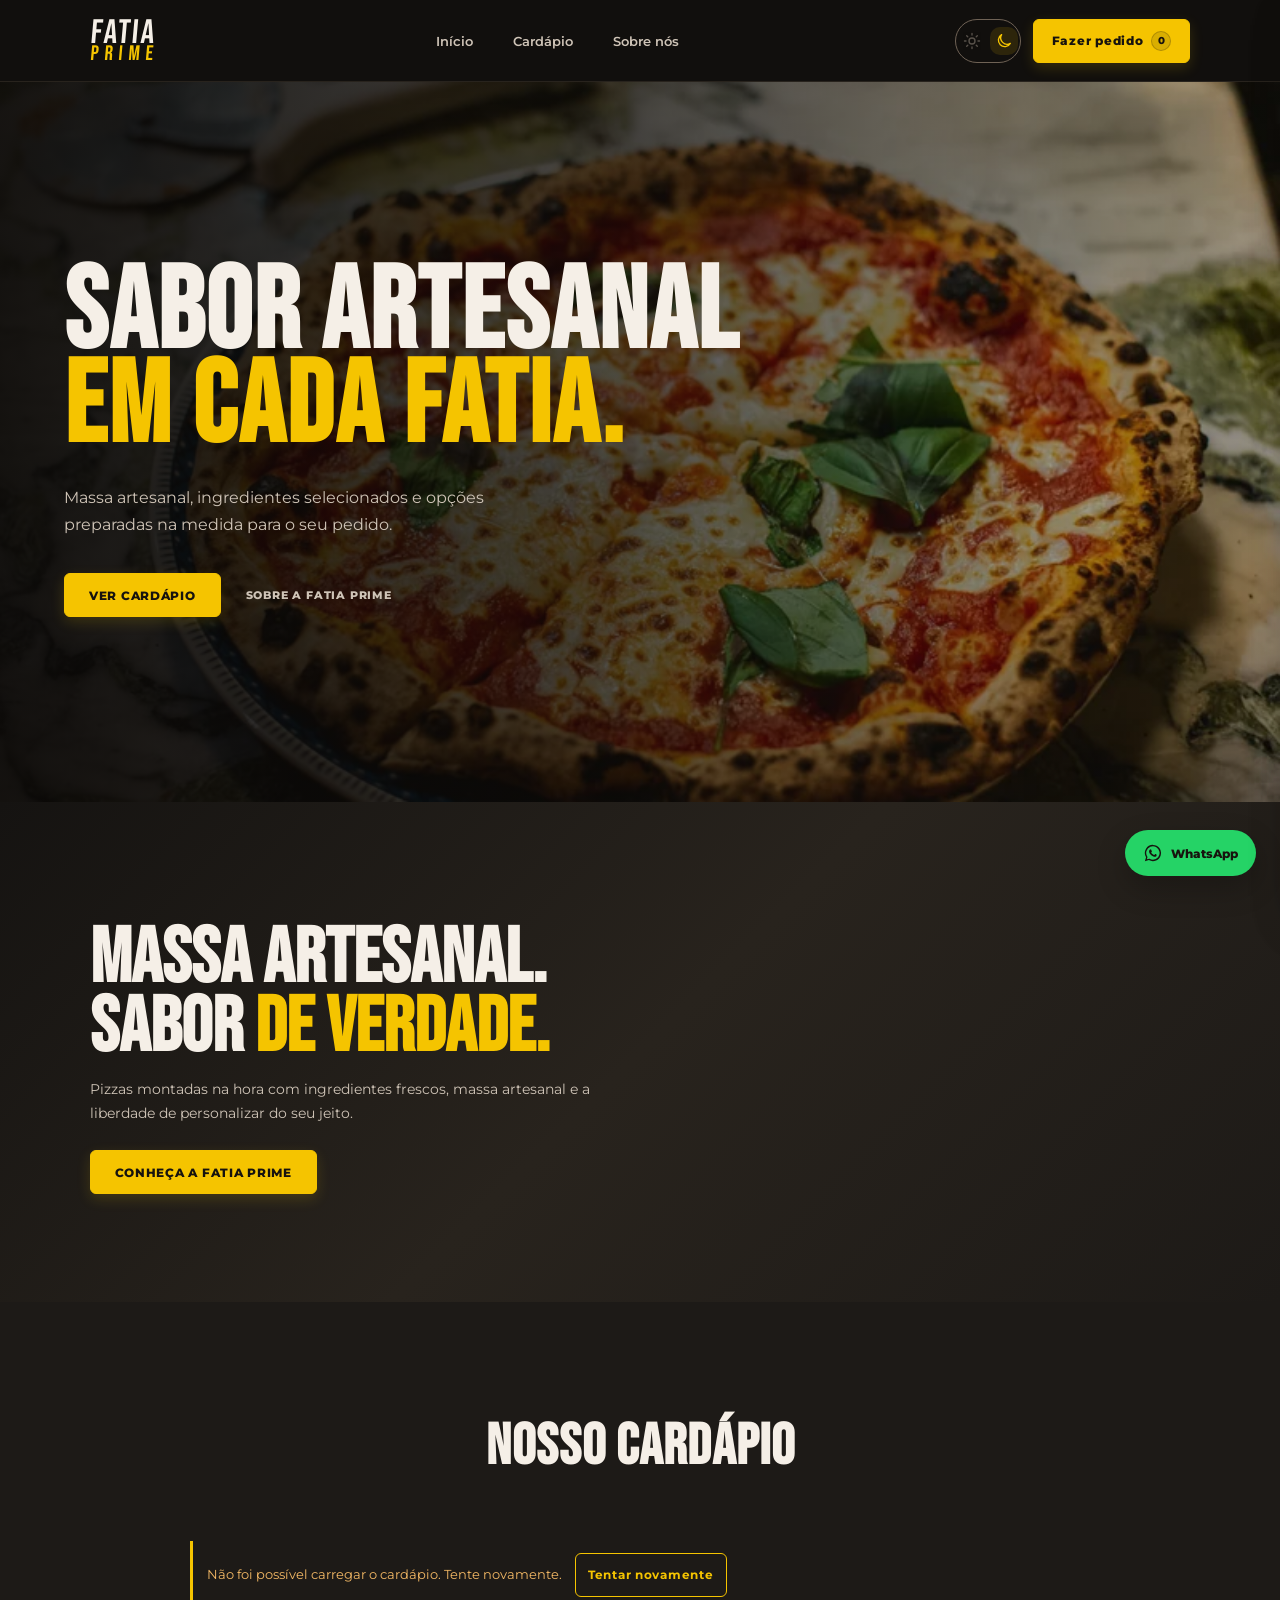
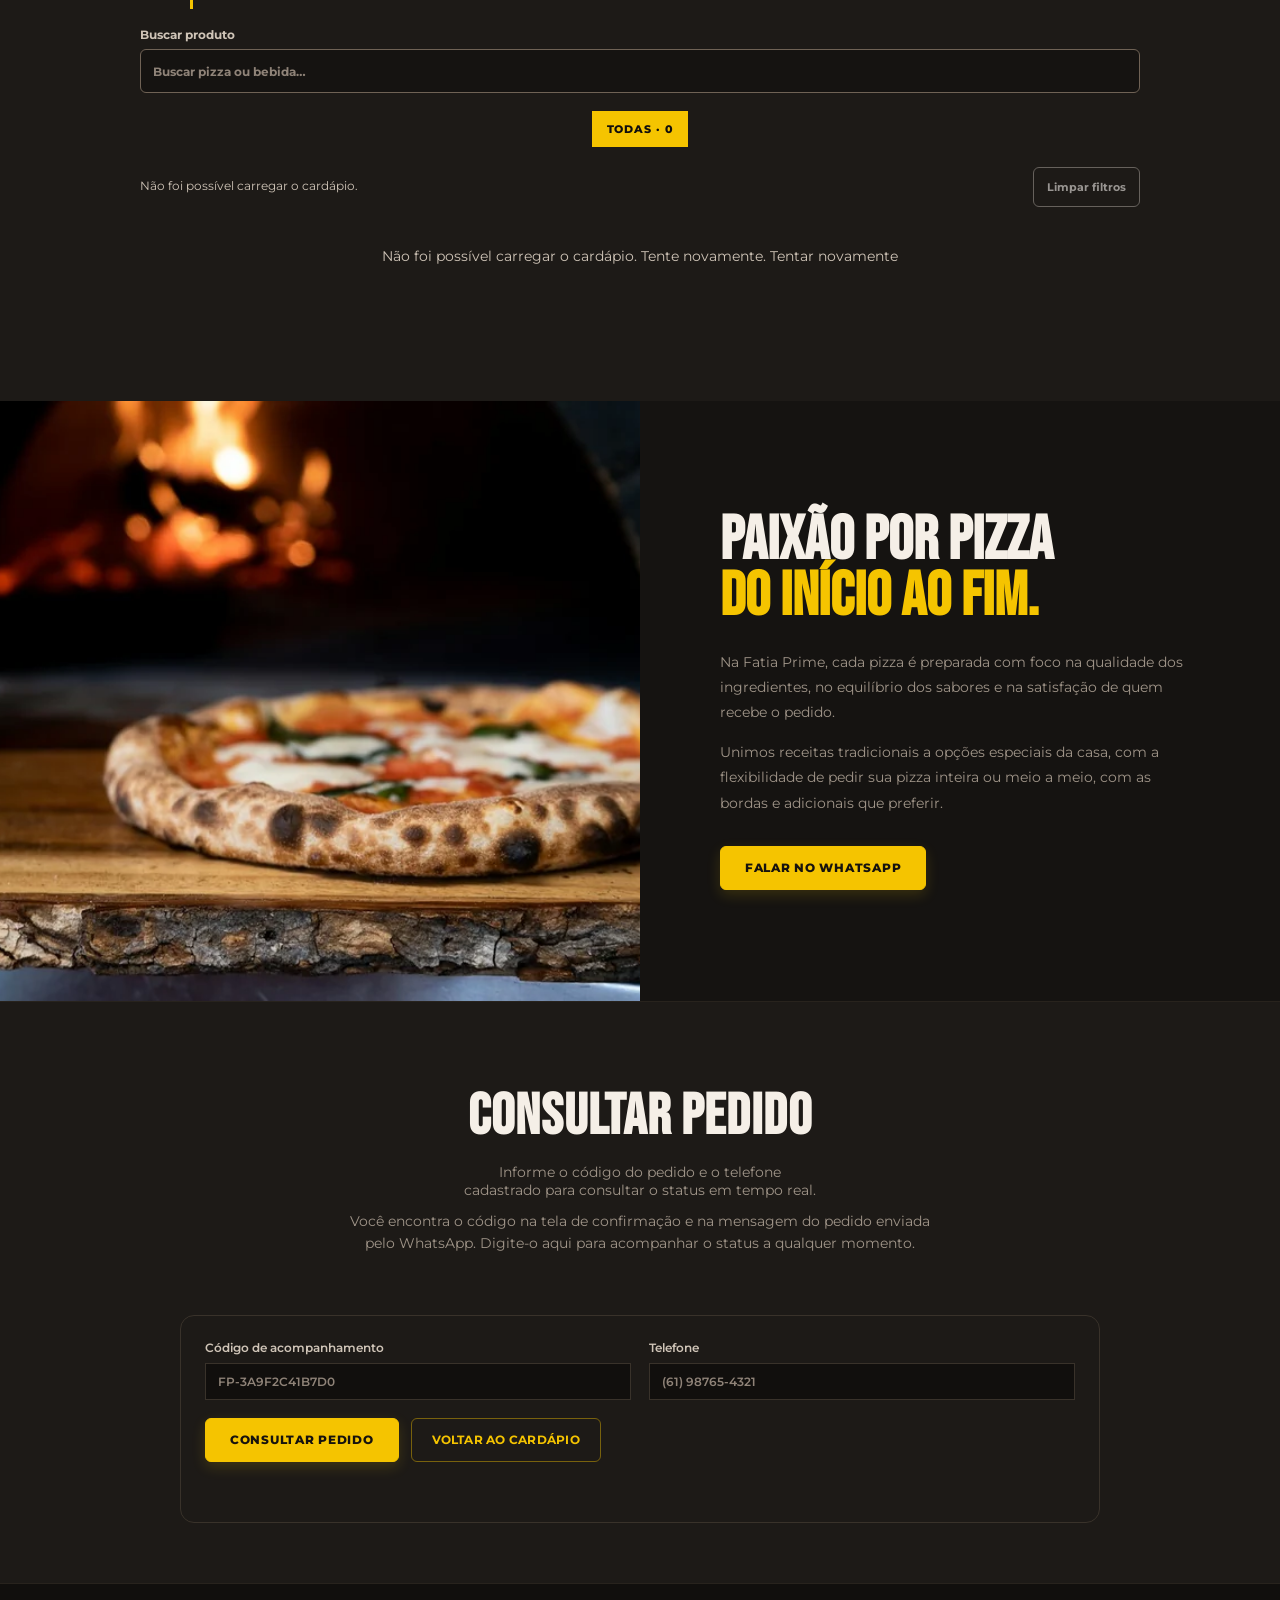
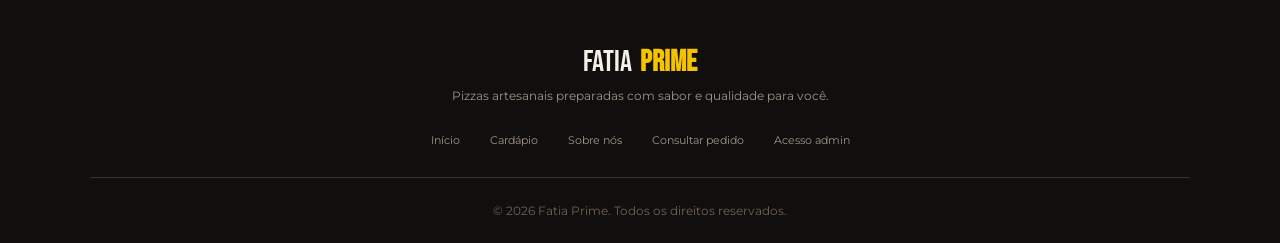
==== Fatia-Prime/src/main/resources/static/index.html @ 38b2ea16 "feat: modais proprios no lugar de confirm e alert Co-Authored-By: Claude Code <noreply@anthropic.com" ====
<!DOCTYPE html>
<html lang="pt-BR">
<head>
    <meta charset="UTF-8">
    <meta name="viewport" content="width=device-width, initial-scale=1.0, viewport-fit=cover">

    <title>Fatia Prime | Pizzaria artesanal</title>
    <meta name="description" content="Peça pizzas artesanais da Fatia Prime, preparadas com ingredientes selecionados. Confira o cardápio e faça seu pedido online.">
    <meta name="theme-color" content="#151311">
    <script>
        try {
            if (localStorage.getItem('fatia-prime-theme') === 'light') {
                document.documentElement.dataset.theme = 'light';
            }
        } catch (error) {
            // A preferência será aplicada pelo script principal quando o storage estiver indisponível.
        }
    </script>
    <link rel="canonical" href="https://fatia-prime.onrender.com/">
    <meta property="og:title" content="Fatia Prime | Pizzaria artesanal">
    <meta property="og:description" content="Pizzas artesanais preparadas com ingredientes selecionados. Confira o cardápio da Fatia Prime.">
    <meta property="og:type" content="website">
    <meta property="og:image" content="https://fatia-prime.onrender.com/assets/calabresa-prime.webp">
    <meta property="og:locale" content="pt_BR">
    <meta name="twitter:card" content="summary_large_image">
    <link rel="icon" type="image/svg+xml" href="/favicon.svg">

    <link rel="preconnect" href="https://fonts.googleapis.com">
    <link rel="preconnect" href="https://fonts.gstatic.com" crossorigin>
    <link href="https://fonts.googleapis.com/css2?family=Bebas+Neue&family=Montserrat:wght@400;500;600;700;800&display=swap" rel="stylesheet">

    <link rel="stylesheet" href="css/style.css?v=2026-10-31"> <!-- alterar a versão a cada deploy que muda estes arquivos -->
</head>

<body>

    <!-- HEADER -->
    <header class="header public-header">

        <div class="logo">
            <span class="logo-fatia">FATIA</span>
            <span class="logo-prime">PRIME</span>
        </div>

        <nav id="public-navigation" aria-hidden="false">
            <a href="#inicio">Início</a>
            <a href="#cardapio">Cardápio</a>
            <a href="#sobre">Sobre nós</a>
        </nav>

        <div class="public-header-actions">
            <button class="theme-toggle" type="button" data-theme-toggle aria-label="Ativar modo claro" aria-pressed="false" title="Ativar modo claro">
                <svg class="theme-toggle-icon theme-toggle-icon-sun" viewBox="0 0 24 24" aria-hidden="true" focusable="false">
                    <circle cx="12" cy="12" r="4"></circle>
                    <path d="M12 2v2M12 20v2M4.93 4.93l1.41 1.41M17.66 17.66l1.41 1.41M2 12h2M20 12h2M4.93 19.07l1.41-1.41M17.66 6.34l1.41-1.41"></path>
                </svg>
                <svg class="theme-toggle-icon theme-toggle-icon-moon" viewBox="0 0 24 24" aria-hidden="true" focusable="false">
                    <path d="M20.4 15.2A8.5 8.5 0 0 1 8.8 3.6 8.5 8.5 0 1 0 20.4 15.2Z"></path>
                </svg>
                <span class="theme-toggle-label visually-hidden">Ativar modo claro</span>
            </button>
            <button class="btn-pedido" type="button" data-open-cart>
                <span class="btn-pedido-label">Fazer pedido</span>
                <span class="cart-count" data-digits="1">0</span>
            </button>
        </div>

    </header>

    <header class="admin-header" aria-label="Navegação administrativa" hidden>
        <a class="admin-header-brand" href="#painel-pedidos">
            <span>FATIA</span><strong>PRIME</strong><small>ADMIN</small>
        </a>
        <nav class="admin-nav">
            <a href="#admin-resumo">Resumo</a>
            <a href="#painel-pedidos">Pedidos</a>
            <a href="#painel-vendas" data-admin-sales-link>Vendas</a>
            <a href="#gestao-cardapio">Cardápio</a>
        </nav>
        <div class="admin-header-actions">
            <button class="theme-toggle" type="button" data-theme-toggle aria-label="Ativar modo claro" aria-pressed="false" title="Ativar modo claro">
                <svg class="theme-toggle-icon theme-toggle-icon-sun" viewBox="0 0 24 24" aria-hidden="true" focusable="false">
                    <circle cx="12" cy="12" r="4"></circle>
                    <path d="M12 2v2M12 20v2M4.93 4.93l1.41 1.41M17.66 17.66l1.41 1.41M2 12h2M20 12h2M4.93 19.07l1.41-1.41M17.66 6.34l1.41-1.41"></path>
                </svg>
                <svg class="theme-toggle-icon theme-toggle-icon-moon" viewBox="0 0 24 24" aria-hidden="true" focusable="false">
                    <path d="M20.4 15.2A8.5 8.5 0 0 1 8.8 3.6 8.5 8.5 0 1 0 20.4 15.2Z"></path>
                </svg>
                <span class="theme-toggle-label visually-hidden">Ativar modo claro</span>
            </button>
            <button class="admin-logout" type="button" aria-label="Sair do painel">SAIR</button>
        </div>
    </header>


    <!-- HERO -->
    <main>

        <section class="hero section-reveal" id="inicio">

            <div class="hero-overlay"></div>

            <div class="hero-content">
                <h1>
                    SABOR ARTESANAL<br>
                    <span>EM CADA FATIA.</span>
                </h1>

                <p>
                    Massa artesanal, ingredientes selecionados
                    e opções preparadas na medida para o seu pedido.
                </p>

                <div class="hero-buttons">

                    <a href="#cardapio" class="btn-primary">
                        VER CARDÁPIO
                    </a>

                    <a href="#sobre" class="btn-secondary">
                        SOBRE A FATIA PRIME
                    </a>

                </div>

            </div>

        </section>


        <!-- DESTAQUES -->
        <section class="destaques section-reveal">

            <div class="section-title">
                <span>SELEÇÃO ESPECIAL</span>
                <h2>
                    PIZZAS MAIS PEDIDAS
                </h2>

                <p>
                    As combinações favoritas dos nossos clientes para pedir agora.
                </p>

            </div>


            <div class="pizza-grid">
                <!-- Products are rendered from the public API -->
            </div>

            <div class="center-button">

                <a href="#cardapio" class="btn-primary">
                    VER CARDÁPIO COMPLETO
                </a>

            </div>

        </section>


        <!-- BANNER -->
        <section class="banner section-reveal">

            <div class="banner-content">
                <h2>
                    MASSA ARTESANAL.<br>
                    SABOR <strong>DE VERDADE.</strong>
                </h2>

                <p>
                    Pizzas montadas na hora com ingredientes frescos,
                    massa artesanal e a liberdade de
                    personalizar do seu jeito.
                </p>

                <button class="btn-primary js-scroll-to-about" type="button">
                    CONHEÇA A FATIA PRIME
                </button>

            </div>

        </section>


        <!-- CARDÁPIO -->
        <section class="cardapio section-reveal" id="cardapio">

            <div class="section-title">
                <h2>
                    NOSSO CARDÁPIO
                </h2>

            </div>

            <p class="catalog-feedback" role="alert" hidden></p>

            <div class="catalog-controls" aria-label="Busca e filtros do cardápio">
                <label class="catalog-search-field" for="catalog-search">
                    Buscar produto
                    <input id="catalog-search" type="search" autocomplete="off" placeholder="Buscar pizza ou bebida…">
                </label>
            </div>

            <div class="menu-filters" role="group" aria-label="Filtrar por categoria"></div>
            <div class="catalog-results-row">
                <p class="catalog-results" role="status" aria-live="polite">Carregando cardápio...</p>
                <button class="catalog-clear-filters" type="button">Limpar filtros</button>
            </div>

            <div class="menu-list">
                <p class="catalog-empty" role="status">Carregando cardápio...</p>
            </div>

        </section>


        <!-- SOBRE -->
        <section class="sobre section-reveal" id="sobre">

            <div class="sobre-image">

                <img
                    src="assets/pizza-sobre.webp"
                    alt="Pizza artesanal"
                    loading="lazy"
                    width="800"
                    height="534">

            </div>

            <div class="sobre-content">
                <h2>
                    PAIXÃO POR PIZZA<br>
                    <strong>DO INÍCIO AO FIM.</strong>
                </h2>

                <p>
                    Na Fatia Prime, cada pizza é preparada com foco na
                    qualidade dos ingredientes, no equilíbrio dos sabores
                    e na satisfação de quem recebe o pedido.
                </p>

                <p>
                    Unimos receitas tradicionais a opções especiais da casa,
                    com a flexibilidade de pedir sua pizza inteira ou
                    meio a meio, com as bordas e adicionais que preferir.
                </p>

                <button class="btn-primary js-about-whatsapp" type="button">
                    FALAR NO WHATSAPP
                </button>

            </div>

        </section>

        <!-- ACESSO ADMINISTRATIVO -->
        <section class="admin-access" id="acesso-admin" hidden>

            <div class="admin-access-intro">
                <span>ÁREA RESTRITA</span>
                <h2>ACESSO <strong>ADMINISTRATIVO.</strong></h2>
                <p>
                    Acesso exclusivo para a equipe de gerenciamento de pedidos e cardápio da Fatia Prime.
                </p>
            </div>

            <div class="admin-login-panel">
                <div class="admin-login-heading">
                    <span class="admin-login-mark" aria-hidden="true">FP</span>
                    <div>
                        <h3>Entrar no painel</h3>
                        <p>Informe seu e-mail e senha cadastrados.</p>
                    </div>
                </div>

                <form id="admin-login-form" novalidate>
                    <label>
                        E-mail
                        <input name="adminEmail" type="email" autocomplete="username" placeholder="admin@fatiaprime.com" required>
                    </label>

                    <label>
                        Senha
                        <span class="admin-password-field">
                            <input name="adminPassword" type="password" autocomplete="current-password" placeholder="Digite sua senha" required>
                            <button class="admin-password-toggle" type="button" aria-label="Mostrar senha" aria-pressed="false">Mostrar</button>
                        </span>
                    </label>

                    <div class="admin-login-message" aria-live="polite"></div>
                    <button class="btn-primary admin-login-submit" type="submit">ENTRAR</button>
                </form>

                <p class="admin-login-note">
                    Acesso restrito a administradores autorizados.
                </p>

            </div>

            <a class="admin-back-link js-exit-admin" href="#cardapio">← Voltar ao cardápio</a>
        </section>

        <!-- PAINEL DE PEDIDOS -->
        <section class="admin-orders" id="painel-pedidos" hidden>
            <div class="admin-orders-heading">
                <div>
                    <h2>PAINEL DE <strong>PEDIDOS.</strong></h2>
                    <p>Acompanhe e gerencie os pedidos recebidos em tempo real.</p>
                </div>
                <a class="admin-back-link" href="#painel-pedidos">← Voltar ao painel</a>
            </div>

            <div class="admin-orders-panel">
                <div class="admin-orders-live-controls">
                    <span class="admin-orders-live-status" role="status" aria-live="polite">Atualização automática ativa</span>
                    <button class="btn-secondary admin-sound-toggle" type="button" aria-pressed="false">Ativar som de novos pedidos</button>
                </div>
                <div class="admin-summary" id="admin-resumo" aria-label="Resumo dos pedidos">
                    <div class="admin-summary-card">
                        <span>Total de pedidos</span>
                        <strong id="admin-summary-total">—</strong>
                    </div>
                    <div class="admin-summary-card is-received">
                        <span>Recebidos</span>
                        <strong id="admin-summary-received">—</strong>
                    </div>
                    <div class="admin-summary-card is-progress">
                        <span>Em andamento</span>
                        <strong id="admin-summary-progress">—</strong>
                    </div>
                    <div class="admin-summary-card is-finished">
                        <span>Concluídos</span>
                        <strong id="admin-summary-finished">—</strong>
                    </div>
                    <div class="admin-summary-card">
                        <span>Produtos ativos</span>
                        <strong id="admin-summary-products-active">—</strong>
                    </div>
                    <div class="admin-summary-card">
                        <span>Produtos cadastrados</span>
                        <strong id="admin-summary-products-total">—</strong>
                    </div>
                    <div class="admin-summary-card">
                        <span>Valor total dos pedidos</span>
                        <strong id="admin-summary-orders-value">—</strong>
                    </div>
                </div>
                <p class="admin-dashboard-message" aria-live="polite"></p>

                <div class="admin-orders-toolbar">
                    <label>
                        Pesquisar pedidos
                        <input id="admin-order-search" type="search" placeholder="Código, telefone ou nome" autocomplete="off">
                    </label>
                    <label>
                        Status
                        <select id="admin-order-status">
                            <option value="all">Todos os status</option>
                            <option value="Pedido recebido">Pedido recebido</option>
                            <option value="Pedido em andamento">Pedido em andamento</option>
                            <option value="Pedido concluído">Pedido concluído</option>
                        </select>
                    </label>
                </div>

                <div class="admin-orders-message" aria-live="polite"></div>
                <div class="admin-order-list" aria-live="polite"></div>
                <div class="admin-orders-empty" hidden>
                    <strong>Nenhum pedido encontrado</strong>
                    <span>Novos pedidos realizados no site aparecerão aqui.</span>
                </div>

                <div class="admin-order-details" hidden>
                    <div class="admin-order-details-header">
                        <div>
                            <span>DETALHES DO PEDIDO</span>
                            <h3 class="admin-order-details-code"></h3>
                        </div>
                        <button class="admin-order-details-close" type="button" aria-label="Fechar detalhes">×</button>
                    </div>
                    <div class="admin-order-details-status"></div>
                    <div class="admin-status-editor">
                        <label>
                            Alterar status
                            <select id="admin-order-status-editor">
                                <option value="Pedido recebido">Pedido recebido</option>
                                <option value="Pedido em andamento">Pedido em andamento</option>
                                <option value="Pedido concluído">Pedido concluído</option>
                            </select>
                        </label>
                        <button class="btn-primary admin-status-save" type="button">ATUALIZAR STATUS</button>
                        <div class="admin-status-message" aria-live="polite"></div>
                    </div>
                    <div class="admin-order-customer"></div>
                    <div class="admin-order-products">
                        <h4>Produtos</h4>
                        <ul class="admin-order-product-list"></ul>
                        <div class="admin-order-subtotal"><span>Subtotal</span><strong></strong></div>
                        <div class="admin-order-freight"><span>Entrega</span><strong></strong></div>
                        <div class="admin-order-total"><span>Total</span><strong></strong></div>
                    </div>
                </div>
            </div>
        </section>

        <!-- RELATÓRIO DE VENDAS -->
        <section class="admin-sales" id="painel-vendas" hidden>
            <div class="admin-orders-heading">
                <div>
                    <h2>RELATÓRIO DE <strong>VENDAS.</strong></h2>
                    <p>Consulte os resultados do período selecionado.</p>
                </div>
                <a class="admin-back-link" href="#painel-pedidos">← Voltar aos pedidos</a>
            </div>

            <div class="admin-sales-panel">
                <div class="sales-toolbar">
                    <div class="sales-presets" role="group" aria-label="Período do relatório">
                        <button class="sales-preset-btn" type="button" data-preset="today">Hoje</button>
                        <button class="sales-preset-btn is-active" type="button" data-preset="7">7 dias</button>
                        <button class="sales-preset-btn" type="button" data-preset="30">30 dias</button>
                        <button class="sales-preset-btn" type="button" data-preset="current-month">Mês atual</button>
                        <button class="sales-preset-btn" type="button" data-preset="prev-month">Mês anterior</button>
                        <button class="sales-preset-btn" type="button" data-preset="custom">Personalizado</button>
                    </div>
                    <div class="sales-considerar-filter">
                        <span class="sales-considerar-label">Considerar</span>
                        <div class="sales-segmented-control">
                            <label><input type="radio" name="sales-considerar" value="todos" checked><span>Todos (exceto cancelados)</span></label>
                            <label><input type="radio" name="sales-considerar" value="entregues"><span>Somente entregues</span></label>
                        </div>
                    </div>
                </div>

                <div class="sales-calendar-wrapper" hidden>
                    <div class="sales-calendar-header">
                        <button class="sales-cal-prev" type="button" aria-label="Mês anterior">‹</button>
                        <strong class="sales-cal-title" aria-live="polite"></strong>
                        <button class="sales-cal-next" type="button" aria-label="Próximo mês">›</button>
                    </div>
                    <div class="sales-calendar-grid" role="grid" aria-label="Calendário de seleção de intervalo">
                        <span aria-hidden="true">Dom</span><span aria-hidden="true">Seg</span><span aria-hidden="true">Ter</span>
                        <span aria-hidden="true">Qua</span><span aria-hidden="true">Qui</span><span aria-hidden="true">Sex</span><span aria-hidden="true">Sáb</span>
                        <div class="sales-calendar-days"></div>
                    </div>
                    <p class="sales-calendar-hint" aria-live="polite">Selecione a data inicial e a data final.</p>
                </div>
                <p class="sales-period-display">Período: <strong class="sales-period-value">—</strong></p>
                <p class="sales-message" role="status" aria-live="polite"></p>
                <button class="btn-secondary sales-retry-btn" type="button" hidden>Tentar novamente</button>

                <div class="sales-summary-strip" aria-label="Resumo de vendas">
                    <div><span>Faturamento</span><strong id="sales-summary-faturamento">R$ 0,00</strong></div>
                    <div><span>Pedidos</span><strong id="sales-summary-pedidos">0</strong></div>
                    <div><span>Ticket médio</span><strong id="sales-summary-ticket">R$ 0,00</strong></div>
                    <div><span>Cancelados</span><strong id="sales-summary-cancelados">0</strong></div>
                </div>

                <div class="sales-tables-stack">
                    <section class="admin-catalog-panel sales-table-panel" aria-labelledby="sales-title-dia">
                        <div class="admin-catalog-panel-heading"><div><h3 id="sales-title-dia">Vendas por dia</h3></div><div class="admin-catalog-panel-heading-actions"><button class="btn-primary sales-export-xlsx-btn" type="button">Exportar Excel (.xlsx)</button><button class="btn-secondary sales-export-btn" type="button" data-table="dia">Exportar CSV</button></div></div>
                        <div class="sales-table-container"><table class="sales-table" id="sales-table-dia"><thead><tr><th>Data</th><th class="num">Pedidos</th><th class="num">Faturamento</th></tr></thead><tbody></tbody></table></div>
                    </section>
                    <section class="admin-catalog-panel sales-table-panel" aria-labelledby="sales-title-categoria">
                        <div class="admin-catalog-panel-heading"><div><h3 id="sales-title-categoria">Vendas por categoria</h3></div><div class="admin-catalog-panel-heading-actions"><button class="btn-primary sales-export-xlsx-btn" type="button">Exportar Excel (.xlsx)</button><button class="btn-secondary sales-export-btn" type="button" data-table="categoria">Exportar CSV</button></div></div>
                        <div class="sales-table-container"><table class="sales-table" id="sales-table-categoria"><thead><tr><th>Categoria</th><th class="num">Quantidade</th><th class="num">Faturamento</th><th class="num">% do total</th></tr></thead><tbody></tbody></table></div>
                        <p class="sales-table-note">Personalização e entrega já estão somadas dentro do valor dos pedidos.</p>
                    </section>
                    <section class="admin-catalog-panel sales-table-panel" aria-labelledby="sales-title-produtos">
                        <div class="admin-catalog-panel-heading"><div><h3 id="sales-title-produtos">Mais vendidos</h3></div><div class="admin-catalog-panel-heading-actions"><button class="btn-primary sales-export-xlsx-btn" type="button">Exportar Excel (.xlsx)</button><button class="btn-secondary sales-export-btn" type="button" data-table="produtos">Exportar CSV</button></div></div>
                        <div class="sales-table-container"><table class="sales-table" id="sales-table-produtos"><thead><tr><th>Produto</th><th>Categoria</th><th class="num">Quantidade</th><th class="num">Faturamento</th></tr></thead><tbody></tbody></table></div>
                    </section>
                    <section class="admin-catalog-panel sales-table-panel" aria-labelledby="sales-title-horario">
                        <div class="admin-catalog-panel-heading"><div><h3 id="sales-title-horario">Horário de pico</h3></div><div class="admin-catalog-panel-heading-actions"><button class="btn-primary sales-export-xlsx-btn" type="button">Exportar Excel (.xlsx)</button><button class="btn-secondary sales-export-btn" type="button" data-table="horario">Exportar CSV</button></div></div>
                        <div class="sales-table-container"><table class="sales-table" id="sales-table-horario"><thead><tr><th>Hora</th><th class="num">Pedidos</th><th class="num">Faturamento</th></tr></thead><tbody></tbody></table></div>
                    </section>
                </div>
            </div>
        </section>

        <!-- GESTÃO DO CARDÁPIO -->
        <section class="admin-catalog" id="gestao-cardapio" hidden>
            <div class="admin-orders-heading">
                <div>
                    <h2>GESTÃO DO <strong>CARDÁPIO.</strong></h2>
                    <p>Cadastre, edite e altere a disponibilidade dos produtos do cardápio.</p>
                </div>
                <a class="admin-back-link" href="#painel-pedidos">← Voltar aos pedidos</a>
            </div>

            <div class="admin-catalog-layout">
                <div class="admin-catalog-panel">
                    <div class="admin-catalog-panel-heading">
                        <div><span>CATÁLOGO</span><h3>Produtos cadastrados</h3></div>
                    </div>
                    <div class="admin-product-toolbar">
                        <label>
                            Buscar produto
                            <input id="admin-product-search" type="search" placeholder="Buscar produto por nome..." autocomplete="off">
                        </label>
                        <div class="admin-product-status-filters" role="group" aria-label="Situação dos produtos">
                            <span class="admin-filter-label">Situação</span>
                            <button class="admin-filter-chip is-active" type="button" data-admin-product-status="all" aria-pressed="true">Todos</button>
                            <button class="admin-filter-chip" type="button" data-admin-product-status="active" aria-pressed="false">Ativos</button>
                            <button class="admin-filter-chip" type="button" data-admin-product-status="inactive" aria-pressed="false">Inativos</button>
                        </div>
                    </div>
                    <div class="admin-catalog-category-filters" role="group" aria-label="Categorias dos produtos"></div>
                    <div class="admin-catalog-filter-actions">
                        <p class="admin-catalog-results" aria-live="polite"></p>
                        <button class="btn-secondary admin-catalog-clear-filters" type="button">Limpar filtros</button>
                    </div>
                    <p class="admin-catalog-message" aria-live="polite"></p>
                    <div class="admin-catalog-list" aria-live="polite"></div>
                    <div class="admin-catalog-empty" hidden>
                        <strong>Nenhum produto encontrado</strong>
                        <span>Use o formulário para adicionar um produto ao cardápio.</span>
                    </div>
                </div>

                <div class="admin-catalog-panel admin-categories-panel">
                    <div class="admin-catalog-panel-heading">
                        <div><span>ORGANIZAÇÃO</span><h3>Gerenciar categorias</h3></div>
                    </div>
                    <p class="admin-category-message" aria-live="polite"></p>
                    <div class="admin-category-list" aria-live="polite"></div>
                    <p class="admin-category-empty" hidden>Nenhuma categoria cadastrada.</p>
                    <form id="admin-category-form" novalidate>
                        <label>
                            <span id="admin-category-form-title">Nova categoria</span>
                            <input name="categoryName" type="text" maxlength="100" placeholder="Ex.: Clássicas" required>
                        </label>
                        <div class="admin-product-form-actions">
                            <button class="btn-primary" type="submit">SALVAR CATEGORIA</button>
                            <button class="btn-secondary admin-category-cancel" type="button" hidden>CANCELAR EDIÇÃO</button>
                        </div>
                    </form>
                </div>

                <div class="admin-catalog-panel">
                    <div class="admin-catalog-panel-heading">
                        <div><span id="admin-product-form-label">NOVO PRODUTO</span><h3 id="admin-product-form-title">Adicionar ao cardápio</h3></div>
                    </div>
                    <form id="admin-product-form" novalidate>
                        <label>
                            Nome
                            <input name="productName" type="text" placeholder="Ex.: Margherita" required>
                        </label>
                        <label>
                            Descrição
                            <textarea name="productDescription" rows="3" placeholder="Ingredientes e detalhes do produto"></textarea>
                        </label>
                        <label>
                            Categoria
                            <select name="productCategory" required>
                                <option value="">Selecione uma categoria</option>
                                <option value="classicas">Clássicas</option>
                                <option value="carnes">Carnes</option>
                                <option value="frango">Frango</option>
                                <option value="queijos">Queijos</option>
                            </select>
                        </label>
                        <label>
                            Tipo de produto
                            <select name="productType" required>
                                <option value="SALGADA">Salgada</option>
                                <option value="DOCE">Doce</option>
                                <option value="BEBIDA">Bebida</option>
                            </select>
                        </label>
                        <label>
                            Preço
                            <input name="productPrice" type="number" min="0.01" step="0.01" inputmode="decimal" placeholder="49,90" required>
                        </label>
                        <label>
                            Imagem (URL opcional)
                            <input name="productImage" type="url" placeholder="https://...">
                        </label>
                        <label>
                            Destaque opcional
                            <input name="productHighlight" type="text" maxlength="40" placeholder="Ex.: MAIS PEDIDA, FAVORITA">
                        </label>
                        <div class="admin-product-form-message" aria-live="polite"></div>
                        <div class="admin-product-form-actions">
                            <button class="btn-primary" type="submit">SALVAR PRODUTO</button>
                            <button class="btn-secondary admin-product-cancel" type="button" hidden>CANCELAR EDIÇÃO</button>
                        </div>
                    </form>
                </div>

                <div class="admin-catalog-panel admin-options-panel">
                    <div class="admin-catalog-panel-heading">
                        <div><span>PERSONALIZAÇÃO</span><h3>Bordas, adicionais e molhos</h3></div>
                    </div>
                    <div class="admin-pizza-option-filters" role="group" aria-label="Tipo das opções"></div>
                    <div class="admin-pizza-product-filters" role="group" aria-label="Tipo de pizza"></div>
                    <div class="admin-pizza-option-list" aria-live="polite"></div>
                    <div class="admin-pizza-options-empty" hidden>Nenhuma opção cadastrada.</div>
                    <form id="admin-pizza-option-form" novalidate>
                        <strong id="admin-pizza-option-form-title">Adicionar opção</strong>
                        <label>
                            Nome
                            <input name="optionName" type="text" maxlength="100" placeholder="Ex.: Catupiry" required>
                        </label>
                        <fieldset class="admin-segmented-field">
                            <legend>Opção</legend>
                            <div class="admin-segmented-control" data-segmented-name="optionKind">
                                <label><input type="radio" name="optionKind" value="BORDA" checked><span>Borda recheada</span></label>
                                <label><input type="radio" name="optionKind" value="ADICIONAL"><span>Adicional</span></label>
                                <label><input type="radio" name="optionKind" value="MOLHO"><span>Molho</span></label>
                            </div>
                        </fieldset>
                        <fieldset class="admin-segmented-field">
                            <legend>Para pizzas</legend>
                            <div class="admin-segmented-control" data-segmented-name="optionProductType">
                                <label><input type="radio" name="optionProductType" value="SALGADA" checked><span>Salgadas</span></label>
                                <label><input type="radio" name="optionProductType" value="DOCE"><span>Doces</span></label>
                            </div>
                        </fieldset>
                        <label class="admin-option-price-field">
                            Acréscimo (R$)
                            <span class="admin-currency-input"><span aria-hidden="true">R$</span><input name="optionPrice" type="text" min="0" inputmode="decimal" autocomplete="off" placeholder="7,00" required></span>
                        </label>
                        <div class="admin-pizza-option-message" aria-live="polite"></div>
                        <div class="admin-product-form-actions">
                            <button class="btn-primary" type="submit">SALVAR OPÇÃO</button>
                            <button class="btn-secondary admin-pizza-option-cancel" type="button" hidden>CANCELAR</button>
                        </div>
                    </form>
                </div>
            </div>
        </section>

    </main>


    <!-- FOOTER -->
    <section class="order-tracking" id="consultar-pedido">
        <div class="section-title">
            <h2>CONSULTAR PEDIDO</h2>
            <p>Informe o código do pedido e o telefone cadastrado para consultar o status em tempo real.</p>
            <p class="order-query-help">Você encontra o código na tela de confirmação e na mensagem do pedido enviada pelo WhatsApp. Digite-o aqui para acompanhar o status a qualquer momento.</p>
        </div>

        <div class="order-query-panel">
            <form id="order-query-form" novalidate>
                <div class="order-query-grid">
                    <label>
                        Código de acompanhamento
                        <input id="order-query-code" type="text" placeholder="FP-3A9F2C41B7D0" autocomplete="off" required>
                    </label>
                    <label>
                        Telefone
                        <input id="order-query-phone" type="tel" data-phone-mask inputmode="numeric" maxlength="15" placeholder="(61) 98765-4321" autocomplete="tel" required>
                    </label>
                </div>

                <div class="order-query-actions">
                    <button class="btn-primary" type="submit">CONSULTAR PEDIDO</button>
                    <a class="btn-secondary order-query-back" href="#cardapio">VOLTAR AO CARDÁPIO</a>
                </div>
            </form>

            <div class="order-query-message" aria-live="polite"></div>

            <div class="order-query-result" hidden>
                <div class="order-query-header">
                    <span class="order-query-status status-received">Pedido recebido</span>
                </div>

                <div class="order-progress" aria-label="Progresso do pedido">
                    <div class="order-progress-step" data-order-step="Pedido recebido">
                        <span class="order-progress-marker">1</span>
                        <strong>Recebido</strong>
                    </div>
                    <div class="order-progress-line" aria-hidden="true"></div>
                    <div class="order-progress-step" data-order-step="Pedido em andamento">
                        <span class="order-progress-marker">2</span>
                        <strong>Em andamento</strong>
                    </div>
                    <div class="order-progress-line" aria-hidden="true"></div>
                    <div class="order-progress-step" data-order-step="Pedido concluído">
                        <span class="order-progress-marker">3</span>
                        <strong>Concluído</strong>
                    </div>
                </div>

                <p class="order-query-status-message" aria-live="polite"></p>

                <div class="order-query-details">
                    <div class="order-query-meta">
                        <strong>Código</strong>
                        <span class="order-query-code-value">Pedido FP-000000-ABC123</span>
                    </div>
                </div>

                <div class="order-query-summary">
                    <h3>Resumo do pedido</h3>
                    <ul class="order-query-items"></ul>
                    <div class="delivery-breakdown order-query-delivery-breakdown">
                        <div><span>Subtotal</span><strong class="order-query-subtotal">R$ 0,00</strong></div>
                        <div><span>Entrega</span><strong class="order-query-freight">R$ 0,00</strong></div>
                    </div>
                    <div class="order-query-total"><span>Total</span><strong>R$ 0,00</strong></div>
                </div>
            </div>
        </div>
    </section>

    <footer>

        <div class="footer-logo">
            <span>FATIA</span>
            <strong>PRIME</strong>
        </div>

        <p>
            Pizzas artesanais preparadas com sabor e qualidade para você.
        </p>

        <div class="footer-links">

            <a href="#inicio">Início</a>
            <a href="#cardapio">Cardápio</a>
            <a href="#sobre">Sobre nós</a>
            <a href="#consultar-pedido">Consultar pedido</a>
            <a class="js-open-admin" href="#acesso-admin">Acesso admin</a>

        </div>

        <div class="copyright">

            © 2026 Fatia Prime. Todos os direitos reservados.

        </div>

    </footer>

    <a class="whatsapp-float" href="https://wa.me/5561993637373?text=Ol%C3%A1%21%20Vim%20pelo%20site%20da%20Fatia%20Prime." target="_blank" rel="noopener noreferrer" aria-label="Falar com a Fatia Prime pelo WhatsApp">
        <svg class="whatsapp-icon" viewBox="0 0 32 32" aria-hidden="true" focusable="false">
            <path fill="currentColor" d="M16 3a13 13 0 0 0-11.1 19.8L3 29l6.4-1.7A13 13 0 1 0 16 3Zm0 23.7c-2 0-3.9-.5-5.6-1.5l-.4-.2-3.8 1 1-3.7-.3-.4A10.7 10.7 0 1 1 16 26.7Zm5.9-8c-.3-.2-1.8-.9-2.1-1s-.5-.1-.7.2-.8 1-.9 1.2-.3.2-.6.1a8.7 8.7 0 0 1-2.5-1.6 9.4 9.4 0 0 1-1.8-2.2c-.2-.3 0-.4.1-.6l.5-.6.2-.5c.1-.2 0-.4 0-.6l-1-2.3c-.3-.7-.5-.6-.7-.6h-.6c-.2 0-.6.1-.9.4s-1.2 1.2-1.2 2.9 1.2 3.3 1.4 3.5a12.4 12.4 0 0 0 4.8 4.2c.7.3 1.2.5 1.7.7.7.2 1.4.2 1.9.1.6-.1 1.8-.7 2.1-1.3s.3-1.2.2-1.3-.2-.2-.5-.4Z" />
        </svg>
        <span>WhatsApp</span>
    </a>

    <dialog class="pizza-customizer" aria-labelledby="pizza-customizer-title">
        <div class="pizza-customizer-header">
            <div>
                <span>FEITA DO SEU JEITO</span>
                <h2 id="pizza-customizer-title">Personalize sua pizza</h2>
            </div>
            <button class="pizza-customizer-close" type="button" aria-label="Fechar personalização">×</button>
        </div>
        <div class="pizza-customizer-content">
            <div class="customizer-product-visual" hidden></div>
            <fieldset class="pizza-type-choices">
                <legend>Como prefere?</legend>
                <label><input type="radio" name="pizzaType" value="INTEIRA" checked> Inteira</label>
                <label><input type="radio" name="pizzaType" value="MEIO_A_MEIO"> Meio a meio</label>
            </fieldset>
            <div class="pizza-customizer-field">
                <span id="customizer-first-label" class="customizer-first-label">Sabor</span>
                <select class="customizer-first-flavor" aria-labelledby="customizer-first-label" required></select>
            </div>
            <div class="pizza-customizer-field customizer-second-field" hidden>
                <span id="customizer-second-label">2º sabor</span>
                <select class="customizer-second-flavor" aria-labelledby="customizer-second-label"></select>
            </div>
            <div class="pizza-customizer-field">
                <span id="customizer-border-label">Borda recheada</span>
                <select class="customizer-border" aria-labelledby="customizer-border-label">
                    <option value="">Sem borda recheada · R$ 0,00</option>
                </select>
            </div>
            <fieldset class="pizza-customizer-addons">
                <legend>Adicionais</legend>
                <div class="customizer-addon-list"></div>
            </fieldset>
            <fieldset class="pizza-customizer-addons">
                <legend>Molhos</legend>
                <div class="customizer-sauce-list"></div>
            </fieldset>
            <div class="pizza-customizer-quantity">
                <span>Quantidade</span>
                <div>
                    <button type="button" data-customizer-quantity="-1" aria-label="Diminuir quantidade">−</button>
                    <output class="customizer-quantity-value" aria-live="polite">1</output>
                    <button type="button" data-customizer-quantity="1" aria-label="Aumentar quantidade">+</button>
                </div>
            </div>
            <section class="pizza-customizer-summary" aria-live="polite">
                <h3>Resumo da pizza</h3>
                <div class="customizer-summary-visual" hidden></div>
                <p class="customizer-summary-type">Pizza inteira</p>
                <p class="customizer-summary-flavors">Escolha um sabor</p>
                <p class="customizer-summary-border">Sem borda recheada</p>
                <p class="customizer-summary-addons">Sem adicionais</p>
                <p class="customizer-summary-sauces">Sem molhos adicionais</p>
                <div><span class="customizer-summary-price-label">Total</span><strong class="customizer-summary-price">R$ 0,00</strong></div>
            </section>
            <button class="btn-primary customizer-add-to-cart" type="button">ADICIONAR AO CARRINHO</button>
        </div>
    </dialog>

    <aside class="cart-panel" aria-label="Seu pedido" aria-hidden="true">
        <div class="cart-header"><h2>SEU CARRINHO</h2><button class="cart-close" type="button" aria-label="Fechar carrinho">×</button></div>
        <div class="cart-items"><p class="cart-empty">Seu carrinho está vazio.</p></div>
        <button class="cart-add-more" type="button">+ Adicionar mais itens</button>
        <div class="cart-footer">
            <label class="cart-cep-field" for="cart-delivery-cep">CEP para calcular a entrega
                <span class="cart-cep-control"><input id="cart-delivery-cep" class="cart-delivery-cep" type="text" autocomplete="postal-code" inputmode="numeric" maxlength="9" placeholder="00000-000"><button class="btn-secondary cart-quote-button" type="button">CALCULAR FRETE</button></span>
            </label>
            <p class="delivery-quote-message cart-delivery-quote-message" aria-live="polite"></p>
            <div class="delivery-breakdown cart-delivery-breakdown">
                <div><span>Subtotal</span><strong class="cart-subtotal">R$ 0,00</strong></div>
                <div><span>Entrega</span><strong class="cart-freight">Informe o CEP para calcular</strong></div>
            </div>
            <div class="cart-total"><span>Total com entrega</span><strong>Informe o CEP</strong></div>
            <p class="cart-checkout-help" id="cart-checkout-help">Informe e calcule o frete para continuar.</p>
            <button class="btn-primary checkout-button" type="button" aria-disabled="true" aria-describedby="cart-checkout-help" disabled>CONTINUAR PARA ENTREGA</button>
        </div>
    </aside>

    <aside class="checkout-panel" aria-label="Checkout do pedido" aria-hidden="true">
        <div class="checkout-header">
            <h2>ENTREGA E PAGAMENTO</h2>
            <button class="checkout-close" type="button" aria-label="Fechar checkout">×</button>
        </div>

        <div class="checkout-summary">
            <h3>Resumo do pedido</h3>
            <ul class="checkout-items"></ul>
            <div class="delivery-breakdown checkout-delivery-breakdown">
                <div><span>Subtotal</span><strong class="checkout-subtotal">R$ 0,00</strong></div>
                <div><span>Entrega</span><strong class="checkout-freight">Informe seu CEP</strong></div>
            </div>
            <div class="checkout-total"><span>Total</span><strong>R$ 0,00</strong></div>
        </div>

        <form id="checkout-form" novalidate>
            <div class="checkout-form-grid">
                <label>
                    Nome completo*
                    <input name="customerName" type="text" autocomplete="name" placeholder="Nome e sobrenome" required>
                </label>
                <label>
                    Telefone*
                    <input name="customerPhone" type="tel" data-phone-mask autocomplete="tel" inputmode="numeric" maxlength="15" placeholder="(61) 98765-4321" required>
                </label>
                <label>
                    Entrega / Observações
                    <textarea name="customerNotes" rows="3" placeholder="Ex.: sem cebola, ponto de referência..."></textarea>
                </label>
                <div class="checkout-address-section field-full">
                    <div class="checkout-address-heading">
                        <strong>Endereço de entrega</strong>
                        <span>Informe seu CEP para calcular a entrega e preencha o endereço.</span>
                    </div>
                    <div class="checkout-address-grid">
                        <label>
                            CEP
                            <input name="customerCep" type="text" data-cep autocomplete="postal-code" inputmode="numeric" maxlength="9" placeholder="00000-000" required>
                        </label>
                        <label>
                            Estado
                            <select name="customerState" autocomplete="address-level1" required>
                                <option value="">UF</option>
                                <option>AC</option><option>AL</option><option>AP</option><option>AM</option><option>BA</option><option>CE</option><option>DF</option><option>ES</option><option>GO</option><option>MA</option><option>MT</option><option>MS</option><option>MG</option><option>PA</option><option>PB</option><option>PR</option><option>PE</option><option>PI</option><option>RJ</option><option>RN</option><option>RS</option><option>RO</option><option>RR</option><option>SC</option><option>SP</option><option>SE</option><option>TO</option>
                            </select>
                        </label>
                        <label class="address-field-wide">
                            Rua / logradouro
                            <input name="customerStreet" type="text" autocomplete="street-address" placeholder="Rua, avenida, quadra ou conjunto" required>
                        </label>
                        <label>
                            Número
                            <input name="customerNumber" type="text" inputmode="numeric" placeholder="Número" required>
                        </label>
                        <label>
                            Complemento
                            <input name="customerComplement" type="text" placeholder="Apto, bloco, lote, referência">
                        </label>
                        <label>
                            Bairro
                            <input name="customerNeighborhood" type="text" autocomplete="address-level2" placeholder="Bairro ou setor" required>
                        </label>
                        <label>
                            Cidade
                            <input name="customerCity" type="text" autocomplete="address-level2" placeholder="Cidade" required>
                        </label>
                    </div>
                    <div class="delivery-quote-message" aria-live="polite"></div>
                    <div class="address-lookup-message" aria-live="polite"></div>
                </div>
            </div>
            <div class="checkout-message" aria-live="polite"></div>
            <button class="btn-primary checkout-submit" type="submit">FINALIZAR PEDIDO</button>
        </form>
    </aside>

    <aside class="confirmation-panel" aria-label="Confirmação do pedido" aria-hidden="true">
        <div class="confirmation-header">
            <span class="confirmation-badge">PEDIDO CONFIRMADO</span>
            <button class="confirmation-close" type="button" aria-label="Fechar confirmação">×</button>
        </div>

        <div class="confirmation-content">
            <h2>Pedido realizado com sucesso!</h2>
            <p class="confirmation-code">Pedido FP-000000-ABC123</p>
            <p class="confirmation-help">Seu pedido já foi registrado. Guarde este código para acompanhá-lo depois. Envie a mensagem pelo WhatsApp para avisar a pizzaria.</p>
            <p class="confirmation-status status-received">Pedido recebido</p>

            <div class="confirmation-section">
                <h3>Resumo do pedido</h3>
                <ul class="confirmation-items"></ul>
                    <div class="delivery-breakdown confirmation-delivery-breakdown">
                        <div><span>Subtotal</span><strong class="confirmation-subtotal">R$ 0,00</strong></div>
                        <div><span>Entrega</span><strong class="confirmation-freight">R$ 0,00</strong></div>
                    </div>
                <div class="confirmation-total"><span>Total</span><strong>R$ 0,00</strong></div>
            </div>

            <div class="confirmation-customer">
                <strong>Dados do cliente</strong>
                <span>Nome, telefone e endereço aparecerão aqui.</span>
            </div>
        </div>

        <div class="confirmation-actions">
            <button class="btn-primary confirmation-track" type="button">ACOMPANHAR PEDIDO</button>
            <a class="btn-secondary confirmation-whatsapp" href="#" target="_blank" rel="noopener noreferrer" hidden>ENVIAR PEDIDO PELO WHATSAPP</a>
            <button class="btn-secondary confirmation-continue" type="button">VOLTAR AO CARDÁPIO</button>
        </div>
    </aside>

    <div class="site-modal" hidden role="alertdialog" aria-modal="true" aria-labelledby="site-modal-title" aria-describedby="site-modal-message">
        <div class="site-modal-card" role="document">
            <h2 id="site-modal-title"></h2>
            <p id="site-modal-message"></p>
            <div class="site-modal-actions">
                <button class="btn-secondary site-modal-cancel" type="button">Cancelar</button>
                <button class="btn-primary site-modal-confirm" type="button">Confirmar</button>
            </div>
        </div>
    </div>
    <div class="cart-backdrop" aria-hidden="true"></div>


    <script src="js/script.js?v=2026-10-31"></script> <!-- alterar a versão a cada deploy que muda estes arquivos -->

</body>
</html>
---- Fatia-Prime/src/main/resources/static/css/style.css ----
/* =========================
   RESET
========================= */

* {
    margin: 0;
    padding: 0;
    box-sizing: border-box;
}

[hidden] {
    display: none !important;
}

:root {
    color-scheme: dark;

    /* Fatia Prime's charcoal-and-yellow foundation. Keep surfaces close, never flat. */
    --color-background: #151311;
    --color-surface: #1d1a17;
    --color-surface-subtle: #211e1a;
    --color-surface-elevated: #28231d;
    --color-card: #211d19;
    --color-input: #110f0d;
    --color-border: #39322a;
    --color-border-strong: #6f6255;
    --color-border-light: #463c31;

    --color-text: #f5efe7;
    --color-text-secondary: #cfc4b7;
    --color-text-muted: #9f9488;
    --color-text-on-dark: #f5efe7;
    --color-text-inverse: #17130e;
    --color-placeholder: #8f8378;
    --color-whatsapp-text: #17130e;

    --color-primary: #f5c400;
    --color-primary-hover: #ffd633;
    --color-primary-active: #d9aa00;
    --color-primary-soft: rgba(245, 196, 0, .12);
    --color-primary-border: rgba(245, 196, 0, .42);
    --color-primary-soft-border: rgba(245, 196, 0, .35);
    --color-focus-ring: rgba(245, 196, 0, .4);
    --color-primary-shadow: rgba(245, 196, 0, .16);
    --color-on-primary: #17130e;

    --color-success: #79d9a0;
    --color-success-border: rgba(121, 217, 160, .4);
    --color-success-soft: rgba(121, 217, 160, .12);
    --color-error: #ff9b91;
    --color-error-border: rgba(255, 155, 145, .4);
    --color-error-focus: rgba(255, 138, 128, .55);
    --color-error-soft: rgba(255, 155, 145, .12);
    --color-warning: #f4b965;
    --color-warning-soft: rgba(244, 185, 101, .14);
    --color-info: #8fc8f5;
    --color-info-border: rgba(143, 200, 245, .38);
    --color-info-soft: rgba(143, 200, 245, .13);

    --color-focus: #ffe27a;
    --color-border-focus: rgba(255, 226, 122, .62);
    --color-on-status: #17130e;
    --color-status-progress: #8fc8f5;
    --color-status-finished: #79d9a0;
    --color-overlay: rgba(8, 7, 6, .72);
    --color-hero-overlay: linear-gradient(90deg, rgba(10, 8, 6, .94) 0%, rgba(10, 8, 6, .76) 43%, rgba(10, 8, 6, .26) 100%);
    --color-placeholder-surface: #29231a;
    --color-placeholder-text: #f2e7d5;
    --color-whatsapp: #25d366;
    --color-whatsapp-hover: #1ebe5d;

    --shadow-card: 0 8px 22px rgba(0, 0, 0, .18);
    --shadow-panel: 0 18px 44px rgba(0, 0, 0, .28);
    --shadow-focus: 0 0 0 3px rgba(245, 196, 0, .22);
    --shadow-sm: var(--shadow-card);
    --shadow-md: 0 12px 30px rgba(0, 0, 0, .24);
    --shadow-lg: var(--shadow-panel);

    --radius-sm: 6px;
    --radius-md: 10px;
    --radius-lg: 14px;
    --radius-pill: 999px;

    /* Backward-compatible aliases keep the existing layout selectors small. */
    --color-bg-dark: var(--color-background);
    --color-bg-darker: var(--color-input);
    --color-bg-medium: var(--color-surface);
    --color-bg-light: var(--color-surface-subtle);
    --color-bg-lighter: var(--color-surface-elevated);
    --color-text-primary: var(--color-text);
    --color-text-tertiary: var(--color-text-muted);
    --color-theme-fill: var(--color-primary);
    --color-theme-on-fill: var(--color-on-primary);
    --color-theme-input: var(--color-input);
    --color-theme-input-border: var(--color-border-strong);
    --color-theme-surface: var(--color-card);
    --color-primary-dark: var(--color-primary-active);
    --color-primary-light: var(--color-primary-hover);
}

html[data-theme="light"],
body[data-theme="light"] {
    color-scheme: light;
    --color-background: #eee9df;
    --color-surface: #e6e0d5;
    --color-surface-subtle: #f1ece3;
    --color-surface-elevated: #f7f3ec;
    --color-card: #f3eee5;
    --color-input: #e9e3d8;
    --color-border: #d4cabb;
    --color-border-strong: #9a8c7c;
    --color-border-light: #ded5c9;

    --color-text: #2b2925;
    --color-text-secondary: #5d574f;
    --color-text-muted: #776f65;
    --color-text-on-dark: #f5efe7;
    --color-text-inverse: #fffaf1;
    --color-placeholder: #6b645b;
    --color-whatsapp-text: #fffaf1;

    --color-primary: #8a6100;
    --color-primary-hover: #6f4d00;
    --color-primary-active: #5c4000;
    --color-primary-soft: #f6e8b7;
    --color-primary-border: #b99336;
    --color-primary-soft-border: #d1b66f;
    --color-focus-ring: #b99336;
    --color-primary-shadow: rgba(138, 97, 0, .16);
    --color-on-primary: #fff9ec;

    --color-success: #247348;
    --color-success-border: #8fc5a3;
    --color-success-soft: #dcefe2;
    --color-error: #b3342b;
    --color-error-border: #d89991;
    --color-error-focus: #d89991;
    --color-error-soft: #f8dfdc;
    --color-warning: #8b5c00;
    --color-warning-soft: #f6e7c2;
    --color-info: #28638e;
    --color-info-border: #8bb5d0;
    --color-info-soft: #dcebf5;

    --color-focus: #825a00;
    --color-border-focus: #b99336;
    --color-on-status: #fffaf1;
    --color-status-progress: #28638e;
    --color-status-finished: #247348;
    --color-overlay: rgba(38, 31, 23, .52);
    --color-hero-overlay: linear-gradient(90deg, rgba(24, 18, 12, .91) 0%, rgba(24, 18, 12, .73) 44%, rgba(24, 18, 12, .24) 100%);
    --color-placeholder-surface: #d9d0c2;
    --color-placeholder-text: #3d372f;
    --color-whatsapp: #168447;
    --color-whatsapp-hover: #0f6f3b;

    --shadow-card: 0 7px 20px rgba(65, 52, 36, .10);
    --shadow-panel: 0 16px 36px rgba(65, 52, 36, .14);
    --shadow-focus: 0 0 0 3px rgba(138, 97, 0, .18);
    --shadow-sm: var(--shadow-card);
    --shadow-md: 0 10px 26px rgba(65, 52, 36, .12);
    --shadow-lg: var(--shadow-panel);

    --color-bg-dark: var(--color-background);
    --color-bg-darker: var(--color-input);
    --color-bg-medium: var(--color-surface);
    --color-bg-light: var(--color-surface-subtle);
    --color-bg-lighter: var(--color-surface-elevated);
    --color-text-primary: var(--color-text);
    --color-text-tertiary: var(--color-text-muted);
    --color-theme-fill: var(--color-primary);
    --color-theme-on-fill: var(--color-on-primary);
    --color-theme-input: var(--color-input);
    --color-theme-input-border: var(--color-border-strong);
    --color-theme-surface: var(--color-card);
    --color-primary-dark: var(--color-primary-active);
    --color-primary-light: var(--color-primary-hover);
}

body[data-theme="dark"] {
    color-scheme: dark;
}

html {
    scroll-behavior: smooth;
    overflow-x: clip;
    -webkit-tap-highlight-color: transparent;
}

body {
    overscroll-behavior-y: none;

    background: var(--color-background);
    color: var(--color-text);
    font-family: "Montserrat", sans-serif;
    transition: background-color .25s ease, color .25s ease;
}

.section-reveal {
    opacity: 0;
    transform: translateY(14px);
    transition: opacity .26s ease-out, transform .26s ease-out;
}

.section-reveal.is-visible {
    opacity: 1;
    transform: translateY(0);
}

a {
    text-decoration: none;
    color: inherit;
}

button {
    font-family: inherit;
    cursor: pointer;
    border: 0;
}

button:disabled,
[aria-busy="true"] {
    cursor: not-allowed;
}

button:disabled {
    opacity: .58;
    filter: saturate(.55);
}

[aria-busy="true"] {
    position: relative;
    opacity: .72;
}

[aria-busy="true"]::after {
    width: 1em;
    height: 1em;
    margin-left: .65em;
    border: 2px solid currentColor;
    border-right-color: transparent;
    border-radius: 50%;
    content: "";
    animation: control-spin .7s linear infinite;
}

@keyframes control-spin {
    to { transform: rotate(360deg); }
}

:is(input, select, textarea) {
    accent-color: var(--color-primary);
}

:is(input, select, textarea)::placeholder {
    color: var(--color-placeholder);
    opacity: 1;
}

.public-header :is(a, button):focus-visible,
.public-header ~ main :is(a, button, input, select, textarea):focus-visible,
.cart-panel :is(a, button, input, select, textarea):focus-visible,
.checkout-panel :is(a, button, input, select, textarea):focus-visible,
.confirmation-panel :is(a, button, input, select, textarea):focus-visible,
.pizza-customizer :is(a, button, input, select, textarea):focus-visible {
    outline: 2px solid var(--color-focus);
    outline-offset: 3px;
    box-shadow: var(--shadow-focus);
}

.visually-hidden {
    position: absolute;
    width: 1px;
    height: 1px;
    padding: 0;
    margin: -1px;
    overflow: hidden;
    clip: rect(0, 0, 0, 0);
    white-space: nowrap;
    border: 0;
}

/* =========================
   HEADER
========================= */

.header {
    width: 100%;
    height: 82px;

    display: flex;
    align-items: center;
    justify-content: space-between;

    padding: 0 7%;

    background: var(--color-bg-darker);

    border-bottom: 1px solid var(--color-bg-lighter);

    position: fixed;
    top: 0;
    left: 0;

    z-index: 1000;
}


/* LOGO */

.logo {
    display: flex;
    flex-direction: column;

    line-height: 0.8;

    transform: skew(-5deg);
}

.logo-fatia {
    font-family: "Bebas Neue", sans-serif;

    font-size: 34px;
    letter-spacing: 2px;

    color: var(--color-text);
}

.logo-prime {
    font-family: "Bebas Neue", sans-serif;

    font-size: 21px;
    letter-spacing: 6px;

    color: var(--color-primary);

    margin-left: 2px;
}


/* NAV */

.header nav {
    display: flex;
    gap: 40px;
}

.header nav a {
    color: var(--color-text-secondary);

    font-size: 13px;
    font-weight: 600;

    transition: color .2s ease, opacity .2s ease;
}

@media (hover: hover) and (pointer: fine) {
    .header nav a:hover {
        color: var(--color-primary);
    }
}

.header nav a:focus-visible {
    color: var(--color-primary);
}

.admin-header {
    position: fixed;
    top: 0;
    left: 0;
    z-index: 1000;
    display: flex;
    align-items: center;
    justify-content: space-between;
    width: 100%;
    min-height: 72px;
    padding: 0 7%;
    background: var(--color-bg-darker);
    border-bottom: 1px solid var(--color-bg-lighter);
}

.admin-header-brand {
    display: flex;
    align-items: baseline;
    gap: 7px;
    transform: skew(-5deg);
    font-family: "Bebas Neue", sans-serif;
    font-size: 27px;
    letter-spacing: 1px;
}

.admin-header-brand strong {
    color: var(--color-primary);
}

.admin-header-brand small {
    color: var(--color-text-tertiary);
    font-family: "Montserrat", sans-serif;
    font-size: 12px;
    font-weight: 800;
    letter-spacing: .02em;
}

.admin-nav {
    display: flex;
    gap: 34px;
}

.admin-nav a {
    color: var(--color-text-secondary);
    font-size: 12px;
    font-weight: 700;
    transition: color .2s ease;
}

.admin-nav a:focus-visible {
    color: var(--color-primary);
}

@media (hover: hover) and (pointer: fine) {
    .admin-nav a:hover {
        color: var(--color-primary);
    }
}

.admin-header-actions {
    display: flex;
    align-items: center;
    gap: 10px;
}

.theme-toggle {
    position: relative;
    display: grid;
    grid-template-columns: repeat(2, minmax(0, 1fr));
    place-items: center;
    flex: 0 0 66px;
    width: 66px;
    min-width: 66px;
    height: 44px;
    min-height: 44px;
    padding: 0;
    overflow: hidden;
    border: 1px solid var(--color-border-strong);
    border-radius: var(--radius-pill);
    background: var(--color-input);
    color: var(--color-text-muted);
    transition: background-color .2s ease, border-color .2s ease, color .2s ease, box-shadow .2s ease, transform .2s ease;
}

.theme-toggle::before {
    position: absolute;
    top: 50%;
    left: 2px;
    z-index: 0;
    width: 28px;
    height: 28px;
    border-radius: 10px;
    background: var(--color-primary-soft);
    content: "";
    transform: translate(32px, -50%);
    transition: transform .2s ease, background-color .2s ease;
}

.theme-toggle[aria-pressed="true"]::before {
    transform: translateY(-50%);
}

@media (hover: hover) and (pointer: fine) {
    .theme-toggle:hover:not(:disabled) {
        border-color: var(--color-primary-border);
        color: var(--color-primary);
        transform: translateY(-1px);
    }
}

.theme-toggle:active:not(:disabled) {
    transform: translateY(1px);
}

.theme-toggle:focus-visible {
    outline: 2px solid var(--color-focus);
    outline-offset: 3px;
    box-shadow: var(--shadow-focus);
}

.theme-toggle-icon {
    position: relative;
    z-index: 1;
    width: 18px;
    height: 18px;
    justify-self: center;
    fill: none;
    stroke: currentColor;
    stroke-linecap: round;
    stroke-linejoin: round;
    stroke-width: 1.8;
    opacity: .5;
    transition: opacity .2s ease, color .2s ease;
}

.theme-toggle-icon-sun {
    grid-column: 1;
}

.theme-toggle-icon-moon {
    grid-column: 2;
}

.theme-toggle[aria-pressed="true"] .theme-toggle-icon-sun {
    opacity: 1;
    color: var(--color-primary);
}

.theme-toggle[aria-pressed="false"] .theme-toggle-icon-moon {
    opacity: 1;
    color: var(--color-primary);
}

/* BUTTON */

.btn-pedido,
.btn-primary,
.btn-secondary,
.btn-danger,
.btn-card,
.btn-menu-add,
.admin-logout,
.catalog-retry-button {
    display: inline-flex;
    align-items: center;
    justify-content: center;
    min-height: 44px;
    border-radius: var(--radius-sm);
    font-family: inherit;
    font-weight: 800;
    letter-spacing: .06em;
    line-height: 1.1;
    transition: background-color .2s ease, border-color .2s ease, color .2s ease, box-shadow .2s ease, transform .2s ease;
}

.btn-pedido,
.btn-primary {
    border: 1px solid var(--color-primary);
    background: var(--color-primary);
    color: var(--color-on-primary);
    box-shadow: 0 5px 14px var(--color-primary-shadow);
}

.btn-pedido {
    gap: 8px;
    flex: 0 0 auto;
    min-width: max-content;
    padding: 10px 18px;
    font-size: 12px;
    line-height: 1;
    white-space: nowrap;
}

.btn-pedido-label {
    display: inline-flex;
    align-items: center;
    min-height: 20px;
    line-height: 1;
}

.btn-pedido .cart-count {
    display: inline-flex;
    flex: 0 0 auto;
    align-items: center;
    justify-content: center;
    width: 20px;
    min-width: 20px;
    height: 20px;
    padding: 0;
    border: 1px solid color-mix(in srgb, var(--color-on-primary) 22%, transparent);
    border-radius: 50%;
    background: color-mix(in srgb, var(--color-on-primary) 12%, transparent);
    color: var(--color-on-primary);
    font-size: 10px;
    font-variant-numeric: tabular-nums;
    font-weight: 800;
    letter-spacing: 0;
    line-height: 1;
    text-align: center;
}

.btn-pedido .cart-count[data-digits]:not([data-digits="1"]) {
    width: auto;
    min-width: 20px;
    padding: 0 5px;
    border-radius: var(--radius-pill);
}

@media (hover: hover) and (pointer: fine) {
    .btn-pedido:hover:not(:disabled) .cart-count {
        border-color: color-mix(in srgb, var(--color-on-primary) 36%, transparent);
        background: color-mix(in srgb, var(--color-on-primary) 18%, transparent);
    }
}

.btn-pedido:active:not(:disabled) .cart-count {
    background: color-mix(in srgb, var(--color-on-primary) 24%, transparent);
}

.btn-primary {
    padding: 13px 24px;
    font-size: 12px;
}

@media (hover: hover) and (pointer: fine) {
    .btn-pedido:hover:not(:disabled),
    .btn-primary:hover:not(:disabled) {
        border-color: var(--color-primary-hover);
        background: var(--color-primary-hover);
        color: var(--color-on-primary);
        box-shadow: 0 7px 18px var(--color-primary-shadow);
        transform: translateY(-1px);
    }
}

.btn-pedido:active:not(:disabled),
.btn-primary:active:not(:disabled) {
    border-color: var(--color-primary-active);
    background: var(--color-primary-active);
    transform: translateY(1px);
}

.btn-secondary,
.btn-danger,
.btn-card,
.btn-menu-add,
.admin-logout {
    border: 1px solid var(--color-border-strong);
    background: transparent;
    color: var(--color-text-secondary);
    padding: 11px 18px;
    font-size: 12px;
    letter-spacing: .02em;
}

.catalog-retry-button {
    border: 1px solid var(--color-border-strong);
    background: transparent;
    color: var(--color-text-secondary);
    padding: 11px 18px;
    font-size: 11px;
}

.btn-secondary {
    border-color: var(--color-primary-border);
    color: var(--color-primary);
}

@media (hover: hover) and (pointer: fine) {
    .btn-secondary:hover:not(:disabled),
    .btn-card:hover:not(:disabled),
    .btn-menu-add:hover:not(:disabled),
    .admin-logout:hover:not(:disabled),
    .catalog-retry-button:hover:not(:disabled) {
        border-color: var(--color-primary-border);
        background: var(--color-primary-soft);
        color: var(--color-primary);
        transform: translateY(-1px);
    }

    .btn-secondary:hover:not(:disabled) {
        border-color: var(--color-primary);
        background: var(--color-primary);
        color: var(--color-on-primary);
    }
}

.btn-secondary:active:not(:disabled),
.btn-card:active:not(:disabled),
.btn-menu-add:active:not(:disabled),
.admin-logout:active:not(:disabled),
.catalog-retry-button:active:not(:disabled) {
    border-color: var(--color-border-strong);
    background: var(--color-surface-elevated);
    color: var(--color-text);
    transform: translateY(1px);
}

.btn-secondary:active:not(:disabled) {
    border-color: var(--color-primary-active);
    background: var(--color-primary-active);
    color: var(--color-on-primary);
}

.btn-danger {
    border-color: var(--color-error);
    background: var(--color-error-soft);
    color: var(--color-error);
}

.btn-danger:active:not(:disabled) {
    border-color: var(--color-error);
    background: var(--color-error);
    color: var(--color-text-inverse);
}

@media (hover: hover) and (pointer: fine) {
    .btn-danger:hover:not(:disabled) {
        border-color: var(--color-error);
        background: var(--color-error);
        color: var(--color-text-inverse);
    }
}

:is(.btn-pedido, .btn-primary, .btn-secondary, .btn-danger, .btn-card, .btn-menu-add, .admin-logout, .catalog-retry-button):focus-visible {
    outline: 2px solid var(--color-focus);
    outline-offset: 2px;
    box-shadow: var(--shadow-focus);
}

:is(.btn-pedido, .btn-primary, .btn-secondary, .btn-danger, .btn-card, .btn-menu-add, .admin-logout, .catalog-retry-button):disabled,
:is(.btn-pedido, .btn-primary, .btn-secondary, .btn-danger, .btn-card, .btn-menu-add, .admin-logout, .catalog-retry-button)[aria-busy="true"] {
    transform: none;
    box-shadow: none;
}

/* =========================
   HERO
========================= */

.hero {
    min-height: 720px;
    margin-top: 82px;
    position: relative;
    display: flex;
    align-items: center;
    background-image:
        url("../assets/pizza-background.webp");
    background-size: cover;
    background-position: center;
    overflow: hidden;
}

.hero-overlay {
    position: absolute;
    inset: 0;
    background: var(--color-hero-overlay);
}

.hero-content {
    position: relative;
    z-index: 2;
    width: 90%;
    max-width: 1200px;
    margin: auto;
    padding: 40px 0;
}

.hero h1 {
    font-family: "Bebas Neue", sans-serif;
    font-size: clamp(70px, 9vw, 125px);
    line-height: 0.82;
    letter-spacing: 2px;
}

.hero h1 span {
    color: var(--color-primary);
}

.hero p {
    max-width: 500px;
    margin-top: 28px;
    color: var(--color-text-secondary);
    font-size: 16px;
    line-height: 1.7;
}

.hero-buttons {
    display: flex;
    align-items: center;
    gap: 25px;
    margin-top: 35px;
}

.hero .btn-secondary {
    padding: 12px 0;
    border: 0;
    background: transparent;
    color: var(--color-text-secondary);
    font-size: 11px;
    letter-spacing: .8px;
}

@media (hover: hover) and (pointer: fine) {
    .hero .btn-secondary:hover {
        background: transparent;
        color: var(--color-text);
        text-decoration: underline;
        text-underline-offset: 5px;
    }
}



/* =========================
   SECTION TITLE
========================= */

.section-title {
    text-align: center;
    margin-bottom: 60px;
}

.section-title span {
    color: var(--color-primary);
    font-size: 11px;
    font-weight: 800;
    letter-spacing: 4px;
}

.section-title h2 {
    font-family: "Bebas Neue", sans-serif;
    font-size: 58px;
    letter-spacing: 1px;
    margin-top: 0;
}

.section-title p {
    color: var(--color-text-tertiary);
    font-size: 14px;
    margin-top: 12px;
    max-width: 600px;
    margin-left: auto;
    margin-right: auto;
}


/* =========================
   DESTAQUES
========================= */

.destaques {
    padding: 100px 7%;
    background: var(--color-bg-dark);
}

.destaques .section-title {
    margin-bottom: 48px;
    text-align: center;
}

.destaques .section-title span {
    display: block;
    margin-bottom: 8px;
}

.destaques .section-title h2 {
    margin: 0;
    font-size: 58px;
}

.destaques .section-title p {
    margin-top: 12px;
}

.pizza-grid {
    display: grid;
    grid-template-columns: repeat(3, minmax(0, 1fr));
    align-items: stretch;
    gap: 24px;
    max-width: 1250px;
    margin: auto;
}

.pizza-grid > .pizza-card {
    grid-column: auto;
}

/* PIZZA CARD */

.pizza-card {
    display: flex;
    min-width: 0;
    height: 100%;
    flex-direction: column;
    overflow: hidden;
    border: 1px solid var(--color-border);
    border-radius: var(--radius-md);
    background: var(--color-card);
    transition: border-color .2s ease, box-shadow .2s ease, transform .2s ease;
    box-shadow: var(--shadow-card);
}

@media (hover: hover) and (pointer: fine) {
    .pizza-card:hover {
        border-color: var(--color-primary-border);
        box-shadow: var(--shadow-md);
        transform: translateY(-2px);
    }
}


/* IMAGE */

.pizza-image {
    position: relative;
    overflow: hidden;
    width: 100%;
    height: clamp(190px, 21vw, 270px);
    background: var(--color-surface-subtle);
}

.pizza-image img {
    width: 100%;
    height: 100%;
    object-fit: cover;
}

/* BADGE */

.badge {
    position: absolute;
    top: 15px;
    left: 15px;
    background: var(--color-primary);
    color: var(--color-bg-darker);
    padding: 7px 12px;
    font-size: 9px;
    font-weight: 900;
    letter-spacing: 1.2px;
    border-radius: 2px;
}

/* PIZZA INFO */

.pizza-info {
    display: grid;
    flex: 1;
    align-content: start;
    gap: 9px;
    padding: 19px 20px 14px;
}

.pizza-info h3 {
    min-height: 2.5em;
    font-size: 18px;
    line-height: 1.25;
}

.pizza-info p {
    color: var(--color-text-tertiary);
    font-size: 12px;
    line-height: 1.6;
    min-height: 3.2em;
}

/* CARD BUTTON */

.pizza-card-footer {
    display: flex;
    align-items: center;
    justify-content: space-between;
    gap: 12px;
    padding: 0 20px 20px;
}

.pizza-card-footer strong {
    color: var(--color-primary);
    font-size: 17px;
    white-space: nowrap;
}

.pizza-card-footer .btn-card {
    width: auto;
    min-width: 118px;
    min-height: 42px;
    margin: 0;
    padding: 11px 14px;
}

.btn-card {
    border-color: var(--color-border-strong);
    background: var(--color-surface-elevated);
    color: var(--color-text);
    font-size: 10px;
}

@media (hover: hover) and (pointer: fine) {
    .btn-card:hover {
        background: var(--color-primary);
        color: var(--color-on-primary);
        border-color: var(--color-primary);
    }
}

.btn-card.is-added,
.btn-menu-add.is-added {
    border-color: var(--color-success);
    background: var(--color-success-soft);
    color: var(--color-success);
}

/* CENTER BUTTON */

.center-button {
    text-align: center;

    margin-top: 45px;
}


/* =========================
   BANNER
========================= */

.banner {
    min-height: 500px;
    display: flex;
    align-items: center;
    position: relative;
    background: linear-gradient(135deg, var(--color-background) 0%, var(--color-surface-elevated) 50%, var(--color-surface) 100%);
    overflow: hidden;
}

.banner-content {
    width: 86%;
    max-width: 1200px;
    margin: auto;
    position: relative;
    z-index: 2;
    padding: 40px 0;
}

.banner h2 {
    font-family: "Bebas Neue", sans-serif;

    font-size: clamp(50px, 6vw, 80px);

    line-height: 0.9;

    margin: 15px 0;
}

.banner h2 strong {
    color: var(--color-primary);
}

.banner p {
    color: var(--color-text-secondary);

    max-width: 500px;

    font-size: 14px;

    line-height: 1.7;

    margin-bottom: 25px;
}


/* =========================
   CARDÁPIO
========================= */

.cardapio {
    padding: clamp(72px, 9vw, 110px) clamp(20px, 7vw, 7%);

    background: var(--color-bg-medium);
}

.menu-list {
    width: min(100%, 1000px);

    margin: auto;
}

.catalog-controls {
    display: grid;
    grid-template-columns: minmax(0, 1fr);
    gap: 14px;
    width: min(100%, 1000px);
    margin: 0 auto 18px;
}

.catalog-controls > label {
    display: grid;
    align-content: start;
    gap: 7px;
    min-width: 0;
    color: var(--color-text-secondary);
    font-size: 12px;
    font-weight: 700;
}

.catalog-controls input,
.catalog-controls select {
    width: 100%;
    min-width: 0;
    min-height: 44px;
    padding: 10px 12px;
    border: 1px solid var(--color-border-strong);
    border-radius: var(--radius-sm);
    background: var(--color-bg-dark);
    color: var(--color-text-primary);
    font: inherit;
}

.catalog-controls input::placeholder {
    color: var(--color-placeholder);
    opacity: 1;
}

.catalog-controls input:focus-visible,
.catalog-controls select:focus-visible {
    border-color: var(--color-primary);
}

.catalog-results-row {
    display: flex;
    align-items: center;
    justify-content: space-between;
    gap: 16px;
    width: min(100%, 1000px);
    margin: 0 auto 14px;
}

.catalog-results {
    min-height: 20px;
    color: var(--color-text-secondary);
    font-size: 12px;
    line-height: 1.5;
}

.catalog-clear-filters {
    flex: 0 0 auto;
    min-height: 40px;
    padding: 9px 13px;
    border: 1px solid var(--color-text-tertiary);
    border-radius: var(--radius-sm);
    background: transparent;
    color: var(--color-text-primary);
    font-size: 11px;
    font-weight: 700;
}

@media (hover: hover) and (pointer: fine) {
    .catalog-clear-filters:hover:not(:disabled) {
        border-color: var(--color-primary);
        color: var(--color-primary);
    }
}

.menu-filters {
    display: flex;
    flex-wrap: wrap;
    align-items: center;
    justify-content: center;
    gap: 12px;
    width: min(100%, 1000px);
    margin: 0 auto 20px;
}

.menu-category-group {
    margin-top: 28px;
}

.menu-category-group:first-child {
    margin-top: 0;
}

.menu-category-heading {
    display: flex;
    align-items: baseline;
    justify-content: space-between;
    gap: 16px;
    margin: 0 0 2px;
    padding: 0 0 10px;
    border-bottom: 1px solid var(--color-border);
    color: var(--color-text-primary);
}

.menu-category-heading > span:first-child {
    font-size: 16px;
    font-weight: 700;
}

.menu-category-count {
    flex: 0 0 auto;
    color: var(--color-text-secondary);
    font-size: 12px;
    line-height: 1.4;
}

.menu-category-heading + .menu-category-items {
    display: block;
}

.catalog-feedback {
    max-width: 900px;
    margin: 0 auto 18px;
    padding: 12px 14px;
    border-left: 3px solid var(--color-primary);
    background: var(--color-bg-medium);
    color: var(--color-warning);
    font-size: 13px;
    line-height: 1.5;
    overflow-wrap: anywhere;
}

.menu-filter-button {
    border: 1px solid var(--color-primary);
    background: transparent;
    color: var(--color-primary);
    font-size: 11px;
    font-weight: 800;
    letter-spacing: 0.08em;
    text-transform: uppercase;
    padding: 10px 14px;
    transition: background-color .25s ease, color .25s ease;
}

.menu-filter-button.is-active {
    background: var(--color-primary);
    color: var(--color-bg-darker);
}

@media (hover: hover) and (pointer: fine) {
    .menu-filter-button:hover {
        background: var(--color-primary);
        color: var(--color-bg-darker);
    }
}

@media (max-width: 768px) {
    .menu-filters {
        justify-content: flex-start;
        flex-wrap: nowrap;
        gap: 8px;
        overflow-x: auto;
        overscroll-behavior-x: contain;
        scrollbar-width: none;
        -webkit-overflow-scrolling: touch;
        padding: 0 8px 2px 0;
    }

    .menu-filters::-webkit-scrollbar {
        display: none;
    }

    .menu-filter-button {
        flex: 0 0 auto;
        min-height: 44px;
        max-width: none;
        padding: 9px 11px;
        font-size: 12px;
    }
}

.menu-filter-button:focus-visible,
.btn-menu-add:focus-visible,
.btn-card:focus-visible,
.catalog-clear-filters:focus-visible {
    outline: 2px solid var(--color-focus);
    outline-offset: 3px;
    box-shadow: var(--shadow-focus);
}

.catalog-empty {
    padding: 24px 0;
    color: var(--color-text-secondary);
    font-size: 14px;
    line-height: 1.6;
    text-align: center;
}

.menu-item {
    display: grid;
    grid-template-columns: minmax(0, 1fr) auto;
    align-items: center;
    justify-content: space-between;
    gap: 20px;
    padding: 22px 0;
    border-bottom: 1px solid var(--color-border);
    transition: padding-left .2s ease;
}

.menu-item.has-image {
    grid-template-columns: 88px minmax(0, 1fr) auto;
}

.menu-item-image {
    width: 88px;
    height: 88px;
    aspect-ratio: 1;
    border-radius: 50%;
    background: var(--color-surface-subtle);
    object-fit: contain;
    object-position: center;
    padding: 6px;
    box-sizing: border-box;
    display: flex;
    align-items: center;
    justify-content: center;
    border: 1px solid var(--color-border);
}

.menu-item-image[data-menu-product-image] {
    opacity: 0;
    transition: opacity .18s ease;
}

.menu-item-image[data-menu-product-image].is-loaded {
    opacity: 1;
}

@media (prefers-reduced-motion: reduce) {
    .menu-item-image[data-menu-product-image] {
        transition: none;
    }
}

.menu-item-fallback {
    color: var(--color-text-muted);
}

.menu-item-fallback .category-icon {
    width: 38px;
    height: 38px;
    color: var(--color-primary);
    opacity: 0.85;
}

@media (hover: hover) and (pointer: fine) {
    .menu-item:hover {
        padding-left: 8px;
    }
}

.menu-text {
    min-width: 0;
}

.menu-text h4 {
    font-size: 17px;
    font-weight: 600;
    margin-bottom: 7px;
}

.menu-text p {
    color: var(--color-text-muted);
    font-size: 12px;
    line-height: 1.5;
}

.menu-actions {
    display: flex;
    align-items: center;
    gap: 16px;
}

.menu-actions strong {
    color: var(--color-primary);
    font-size: 19px;
    font-weight: 700;
    white-space: nowrap;
}


/* =========================
   SOBRE
========================= */

.sobre {
    display: grid;

    grid-template-columns: 1fr 1fr;

    min-height: 600px;

    background: var(--color-bg-dark);
}

.sobre-image {
    overflow: hidden;
}

.sobre-image img {
    width: 100%;
    height: 100%;

    object-fit: cover;
}

.sobre-content {
    display: flex;

    flex-direction: column;

    justify-content: center;

    padding: 80px;
}

.sobre-content h2 {
    font-family: "Bebas Neue", sans-serif;

    font-size: 62px;

    line-height: 0.9;

    margin: 0 0 25px;
}

.sobre-content h2 strong {
    color: var(--color-primary);
}

.sobre-content p {
    color: var(--color-text-tertiary);

    max-width: 500px;

    font-size: 14px;

    line-height: 1.8;

    margin-bottom: 15px;
}

.sobre-content .btn-primary {
    align-self: flex-start;

    margin-top: 15px;
}


/* =========================
   ACESSO ADMINISTRATIVO
========================= */

.admin-access {
    display: grid;
    grid-template-columns: minmax(0, 1fr) minmax(360px, 460px);
    align-items: center;
    gap: 80px;
    padding: 110px 10% 90px;
    background: var(--color-bg-medium);
    border-top: 1px solid var(--color-bg-lighter);
}

.admin-access-intro > span {
    color: var(--color-primary);
    font-size: 11px;
    font-weight: 800;
    letter-spacing: 4px;
}

.admin-access-intro h2 {
    max-width: 520px;
    margin: 16px 0 22px;
    font-family: "Bebas Neue", sans-serif;
    font-size: clamp(54px, 6vw, 82px);
    line-height: 0.9;
}

.admin-access-intro h2 strong {
    color: var(--color-primary);
}

.admin-access-intro p {
    max-width: 500px;
    color: var(--color-text-tertiary);
    font-size: 14px;
    line-height: 1.8;
}

.admin-login-panel {
    padding: 28px;
    background: var(--color-card);
    border: 1px solid var(--color-border);
    border-radius: var(--radius-md);
    box-shadow: var(--shadow-panel);
}

.admin-login-heading {
    display: flex;
    align-items: center;
    gap: 14px;
    padding-bottom: 20px;
    border-bottom: 1px solid var(--color-border);
}

.admin-login-mark {
    display: grid;
    width: 42px;
    height: 42px;
    place-items: center;
    flex: 0 0 42px;
    background: var(--color-primary);
    color: var(--color-bg-darker);
    font-family: "Bebas Neue", sans-serif;
    font-size: 20px;
    letter-spacing: 1px;
}

.admin-login-heading h3 {
    font-size: 17px;
}

.admin-login-heading p {
    margin-top: 5px;
    color: var(--color-text-tertiary);
    font-size: 11px;
    line-height: 1.5;
}

#admin-login-form {
    margin-top: 22px;
}

#admin-login-form label {
    display: flex;
    flex-direction: column;
    gap: 8px;
    margin-bottom: 15px;
    color: var(--color-text-secondary);
    font-size: 12px;
    font-weight: 600;
}

#admin-login-form input {
    width: 100%;
    padding: 11px 12px;
    border: 1px solid var(--color-border);
    outline: 0;
    background: var(--color-bg-darker);
    color: var(--color-text-primary);
    font: inherit;
    transition: border-color .2s ease, box-shadow .2s ease;
}

#admin-login-form input:focus {
    border-color: var(--color-primary);
    box-shadow: 0 0 0 1px var(--color-border-focus);
}

#admin-login-form input.is-invalid {
    border-color: var(--color-error);
    box-shadow: 0 0 0 1px var(--color-error-focus);
}

.admin-password-field {
    position: relative;
    display: flex;
}

.admin-password-field input {
    padding-right: 82px;
}

.admin-password-toggle {
    position: absolute;
    top: 50%;
    right: 10px;
    transform: translateY(-50%);
    border: 0;
    background: transparent;
    color: var(--color-primary);
    font-size: 12px;
    font-weight: 800;
    letter-spacing: .02em;
    text-transform: uppercase;
}

.admin-password-toggle:focus-visible {
    color: var(--color-text-primary);
}

@media (hover: hover) and (pointer: fine) {
    .admin-password-toggle:hover {
        color: var(--color-text-primary);
    }
}

.admin-login-message {
    min-height: 22px;
    margin: 3px 0 10px;
    font-size: 11px;
    font-weight: 600;
    line-height: 1.5;
}

.admin-login-message.error {
    color: var(--color-error);
}

.admin-login-message.success {
    color: var(--color-success);
}

.admin-login-submit {
    width: 100%;
    border: 0;
}

.admin-login-note {
    margin-top: 16px;
    color: var(--color-text-muted);
    font-size: 10px;
    line-height: 1.6;
}

.admin-panel-link {
    display: block;
    margin-top: 18px;
    color: var(--color-primary);
    font-size: 10px;
    font-weight: 800;
    letter-spacing: .8px;
    text-align: center;
    transition: color .2s ease;
}

@media (hover: hover) and (pointer: fine) {
    .admin-panel-link:hover {
        color: var(--color-text-primary);
    }
}

.admin-back-link {
    grid-column: 1 / -1;
    justify-self: center;
    color: var(--color-text-tertiary);
    font-size: 11px;
    font-weight: 700;
    transition: color .2s ease;
}

@media (hover: hover) and (pointer: fine) {
    .admin-back-link:hover {
        color: var(--color-primary);
    }
}


/* =========================
   PAINEL DE PEDIDOS
========================= */

.admin-orders {
    padding: 100px 7% 90px;
    background: var(--color-bg-dark);
    border-top: 1px solid var(--color-bg-lighter);
}

.admin-orders-heading {
    display: flex;
    align-items: flex-end;
    justify-content: space-between;
    gap: 28px;
    max-width: 1180px;
    margin: 0 auto 35px;
}

.admin-orders-heading > div > span {
    color: var(--color-primary);
    font-size: 11px;
    font-weight: 800;
    letter-spacing: 4px;
}

.admin-orders-heading h2 {
    margin-top: 12px;
    font-family: "Bebas Neue", sans-serif;
    font-size: clamp(50px, 6vw, 76px);
    line-height: .9;
}

.admin-orders-heading h2 strong {
    color: var(--color-primary);
}

.admin-orders-heading p {
    margin-top: 12px;
    color: var(--color-text-tertiary);
    font-size: 13px;
}

.admin-orders-panel {
    max-width: 1180px;
    margin: auto;
    padding: 24px;
    background: var(--color-surface);
    border: 1px solid var(--color-border);
    border-radius: var(--radius-md);
    box-shadow: var(--shadow-panel);
}

.admin-summary {
    display: grid;
    grid-template-columns: repeat(3, minmax(0, 1fr));
    gap: 12px;
    margin-bottom: 24px;
}

.admin-dashboard-message,
.admin-catalog-message {
    min-height: 18px;
    color: var(--color-text-tertiary);
    font-size: 11px;
}

.admin-dashboard-message.error,
.admin-catalog-message.error {
    color: var(--color-error);
}

.admin-dashboard-message {
    margin: -12px 0 16px;
}

.admin-summary-card {
    min-width: 0;
    padding: 16px;
    background: var(--color-bg-medium);
    border: 1px solid var(--color-border);
}

.admin-summary-card span {
    display: block;
    color: var(--color-text-tertiary);
    font-size: 10px;
    font-weight: 700;
    text-transform: uppercase;
}

.admin-summary-card strong {
    display: block;
    margin-top: 8px;
    color: var(--color-primary);
    font-size: 28px;
    line-height: 1;
}

.admin-summary-card.is-received strong {
    color: var(--color-primary);
}

.admin-summary-card.is-progress strong {
    color: var(--color-status-progress);
}

.admin-summary-card.is-finished strong {
    color: var(--color-success);
}

.admin-orders-toolbar {
    display: grid;
    grid-template-columns: minmax(0, 1fr) 230px;
    gap: 16px;
    padding-bottom: 20px;
    border-bottom: 1px solid var(--color-border);
}

.admin-orders-toolbar label {
    display: flex;
    flex-direction: column;
    gap: 8px;
    color: var(--color-text-secondary);
    font-size: 11px;
    font-weight: 700;
}

.admin-orders-toolbar input,
.admin-orders-toolbar select {
    width: 100%;
    min-height: 42px;
    padding: 10px 12px;
    border: 1px solid var(--color-border);
    outline: 0;
    background: var(--color-bg-darker);
    color: var(--color-text-primary);
    font: inherit;
}

.admin-orders-toolbar input:focus,
.admin-orders-toolbar select:focus {
    border-color: var(--color-primary);
    box-shadow: 0 0 0 1px var(--color-border-focus);
}

.admin-orders-message {
    min-height: 20px;
    padding: 16px 0 8px;
    color: var(--color-text-tertiary);
    font-size: 11px;
}

.admin-orders-message.error {
    color: var(--color-error);
}

.admin-order-list {
    display: flex;
    flex-direction: column;
    gap: 10px;
}

.admin-order-card {
    display: flex;
    align-items: center;
    justify-content: space-between;
    gap: 22px;
    padding: 18px;
    background: var(--color-bg-medium);
    border: 1px solid var(--color-border);
    transition: border-color .2s ease, transform .2s ease;
}

@media (hover: hover) and (pointer: fine) {
    .admin-order-card:hover {
        border-color: var(--color-primary);
        transform: translateY(-2px);
    }
}

.admin-order-card.is-latest {
    border-left: 3px solid var(--color-primary);
}

.admin-order-latest {
    padding: 5px 7px;
    background: var(--color-primary-soft);
    color: var(--color-primary);
    font-size: 9px;
    font-weight: 800;
    letter-spacing: .5px;
    text-transform: uppercase;
}

.admin-order-card-main {
    min-width: 0;
    flex: 1;
}

.admin-order-card-title {
    display: flex;
    align-items: center;
    flex-wrap: wrap;
    gap: 10px;
}

.admin-order-card-title > strong {
    color: var(--color-text-primary);
    font-size: 14px;
    letter-spacing: .3px;
}

.admin-order-status {
    display: inline-flex;
    align-items: center;
    width: fit-content;
    padding: 6px 9px;
    border-radius: 999px;
    font-size: 12px;
    font-weight: 800;
    letter-spacing: .02em;
    text-transform: uppercase;
    white-space: nowrap;
}

.admin-order-card-meta {
    display: flex;
    flex-wrap: wrap;
    gap: 8px 18px;
    margin-top: 12px;
    color: var(--color-text-tertiary);
    font-size: 12px;
}

.admin-order-card-side {
    display: flex;
    align-items: flex-end;
    flex-direction: column;
    gap: 10px;
    flex: 0 0 auto;
}

.admin-order-card-side > strong {
    color: var(--color-primary);
    font-size: 18px;
    white-space: nowrap;
}

.admin-order-details-button {
    min-height: 38px;
    padding: 10px 12px;
    border-color: var(--color-border);
    font-size: 12px;
}

.admin-orders-empty {
    display: flex;
    align-items: center;
    flex-direction: column;
    gap: 8px;
    padding: 55px 20px;
    border: 1px dashed var(--color-border-light);
    text-align: center;
}

.admin-orders-empty strong {
    color: var(--color-text-primary);
    font-size: 16px;
}

.admin-orders-empty span {
    color: var(--color-text-tertiary);
    font-size: 12px;
}

.admin-order-details {
    margin-top: 24px;
    padding-top: 24px;
    border-top: 1px solid var(--color-border-light);
}

.admin-order-details-header {
    display: flex;
    align-items: flex-start;
    justify-content: space-between;
    gap: 16px;
}

.admin-order-details-header > div > span {
    color: var(--color-primary);
    font-size: 10px;
    font-weight: 800;
    letter-spacing: 1.8px;
}

.admin-order-details-header h3 {
    margin-top: 8px;
    color: var(--color-text-primary);
    font-size: 20px;
}

.admin-order-details-close {
    display: inline-flex;
    width: 44px;
    height: 44px;
    align-items: center;
    justify-content: center;
    border: 0;
    background: transparent;
    color: var(--color-text-primary);
    font-size: 30px;
    line-height: 1;
}

@media (hover: hover) and (pointer: fine) {
    .admin-order-details-close:hover {
        color: var(--color-primary);
    }
}

.admin-order-details-status {
    display: flex;
    align-items: center;
    flex-wrap: wrap;
    gap: 12px;
    margin: 18px 0;
    color: var(--color-text-tertiary);
    font-size: 11px;
}

.admin-status-editor {
    display: grid;
    grid-template-columns: minmax(0, 1fr) auto;
    gap: 12px;
    align-items: end;
    margin: 18px 0;
    padding: 16px;
    background: var(--color-bg-medium);
    border: 1px solid var(--color-border);
}

.admin-status-editor label {
    display: flex;
    flex-direction: column;
    gap: 8px;
    color: var(--color-text-secondary);
    font-size: 12px;
    font-weight: 700;
}

.admin-status-editor select {
    min-height: 40px;
    padding: 9px 12px;
    border: 1px solid var(--color-border);
    outline: 0;
    background: var(--color-bg-darker);
    color: var(--color-text-primary);
    font: inherit;
}

.admin-status-editor select.custom-select-native-enhanced,
.admin-orders-toolbar select.custom-select-native-enhanced,
#admin-product-form select.custom-select-native-enhanced,
#admin-pizza-option-form select.custom-select-native-enhanced {
    position: absolute;
    width: 1px;
    height: 1px;
    overflow: hidden;
    clip-path: inset(50%);
    white-space: nowrap;
}

.admin-status-editor select:focus {
    border-color: var(--color-primary);
    box-shadow: 0 0 0 1px var(--color-border-focus);
}

.admin-status-save {
    min-height: 40px;
    border: 0;
    padding: 10px 14px;
    font-size: 12px;
    letter-spacing: .02em;
}

.admin-status-message {
    grid-column: 1 / -1;
    min-height: 18px;
    color: var(--color-error);
    font-size: 11px;
}

.admin-status-message.success {
    color: var(--color-success);
}

.admin-order-customer {
    display: grid;
    grid-template-columns: repeat(2, minmax(0, 1fr));
    gap: 1px;
    margin-bottom: 18px;
    background: var(--color-border);
    border: 1px solid var(--color-border);
}

.admin-order-customer div,
.admin-order-customer p {
    min-width: 0;
    padding: 13px;
    background: var(--color-bg-medium);
}

.admin-order-customer strong,
.admin-order-customer span {
    display: block;
}

.admin-order-customer strong {
    margin-bottom: 5px;
    color: var(--color-text-tertiary);
    font-size: 10px;
    text-transform: uppercase;
}

.admin-order-customer span,
.admin-order-customer p {
    color: var(--color-text-primary);
    font-size: 12px;
    overflow-wrap: anywhere;
}

.admin-order-products {
    padding: 16px;
    background: var(--color-bg-medium);
    border: 1px solid var(--color-border);
}

.admin-order-products h4 {
    margin-bottom: 12px;
    color: var(--color-text-primary);
    font-size: 14px;
}

.admin-order-product-list {
    display: flex;
    flex-direction: column;
    gap: 12px;
    list-style: none;
}

.admin-order-product-list li {
    display: flex;
    align-items: flex-start;
    justify-content: space-between;
    gap: 15px;
    padding-bottom: 10px;
    border-bottom: 1px solid var(--color-border);
}

.admin-order-product-list li:last-child {
    padding-bottom: 0;
    border-bottom: 0;
}

.admin-order-product-list strong,
.admin-order-product-list small {
    display: block;
}

.admin-order-product-list small {
    margin-top: 4px;
    color: var(--color-text-tertiary);
    font-size: 12px;
}

.admin-order-total {
    display: flex;
    align-items: center;
    justify-content: space-between;
    margin-top: 14px;
    padding-top: 14px;
    border-top: 1px solid var(--color-border);
    font-size: 14px;
}

.admin-order-total strong {
    color: var(--color-primary);
    font-size: 20px;
}

.admin-order-subtotal,
.admin-order-freight {
    display: flex;
    align-items: center;
    justify-content: space-between;
    gap: 12px;
    margin-top: 8px;
    color: var(--color-text-secondary);
    font-size: 12px;
}

.admin-order-subtotal strong,
.admin-order-freight strong {
    color: var(--color-text-primary);
    font-size: 13px;
}

.admin-catalog {
    padding: 100px 7% 90px;
    background: var(--color-bg-medium);
    border-top: 1px solid var(--color-bg-lighter);
}

.admin-access,
.admin-orders,
.admin-catalog,
.admin-sales,
#admin-resumo {
    scroll-margin-top: 82px;
}

.admin-catalog-layout {
    display: grid;
    grid-template-columns: minmax(0, 1.2fr) minmax(320px, .8fr);
    gap: 24px;
    max-width: 1180px;
    margin: auto;
}

.admin-catalog-panel {
    min-width: 0;
    padding: 24px;
    background: var(--color-surface);
    border: 1px solid var(--color-border);
    border-radius: var(--radius-md);
    box-shadow: var(--shadow-panel);
}

.admin-catalog-panel-heading {
    display: flex;
    align-items: flex-start;
    justify-content: space-between;
    gap: 16px;
    margin-bottom: 20px;
    padding-bottom: 16px;
    border-bottom: 1px solid var(--color-border);
}

.admin-catalog-panel-heading-actions {
    display: flex;
    flex-wrap: wrap;
    justify-content: flex-end;
    gap: 8px;
    margin-left: auto;
}

.admin-catalog-panel-heading span {
    color: var(--color-primary);
    font-size: 10px;
    font-weight: 800;
    letter-spacing: 2px;
}

.admin-catalog-panel-heading h3 {
    margin-top: 8px;
    color: var(--color-text-primary);
    font-size: 18px;
}

.admin-category-message {
    min-height: 18px;
    margin-bottom: 8px;
    color: var(--color-error);
    font-size: 11px;
}

.admin-category-message.success {
    color: var(--color-success);
}

.admin-category-message.info {
    color: var(--color-text-tertiary);
}

.admin-category-list {
    display: flex;
    flex-direction: column;
    gap: 8px;
    margin-bottom: 16px;
}

.admin-category-card {
    display: flex;
    align-items: center;
    justify-content: space-between;
    gap: 12px;
    min-width: 0;
    padding: 12px;
    border: 1px solid var(--color-border);
    background: var(--color-bg-medium);
}

.admin-category-card > strong {
    min-width: 0;
    color: var(--color-text-primary);
    font-size: 12px;
    overflow-wrap: anywhere;
}

.admin-category-card > div {
    display: flex;
    flex: 0 0 auto;
    gap: 8px;
}

.admin-category-card button {
    min-height: 34px;
    padding: 8px 9px;
    font-size: 10px;
}

.admin-category-empty {
    padding: 18px 12px;
    border: 1px dashed var(--color-border-light);
    color: var(--color-text-tertiary);
    font-size: 12px;
    text-align: center;
}

#admin-category-form {
    display: flex;
    flex-direction: column;
    gap: 12px;
    padding-top: 14px;
    border-top: 1px solid var(--color-border);
}

#admin-category-form label {
    display: flex;
    flex-direction: column;
    gap: 8px;
    color: var(--color-text-secondary);
    font-size: 11px;
    font-weight: 700;
}

#admin-category-form input {
    width: 100%;
    min-height: 42px;
    padding: 10px 12px;
    border: 1px solid var(--color-border);
    background: var(--color-bg-darker);
    color: var(--color-text-primary);
    font: inherit;
}

#admin-category-form input:focus-visible {
    border-color: var(--color-primary);
    outline: 2px solid var(--color-primary);
    outline-offset: 2px;
}

.admin-product-toolbar {
    display: grid;
    grid-template-columns: minmax(0, 1fr) 170px;
    gap: 12px;
    margin-bottom: 12px;
}

.admin-product-toolbar label {
    display: flex;
    min-width: 0;
    flex-direction: column;
    gap: 7px;
    color: var(--color-text-secondary);
    font-size: 11px;
    font-weight: 700;
}

.admin-product-toolbar input,
.admin-product-toolbar select {
    width: 100%;
    min-width: 0;
    min-height: 42px;
    padding: 10px 12px;
    border: 1px solid var(--color-border);
    background: var(--color-bg-darker);
    color: var(--color-text-primary);
    font: inherit;
}

.admin-product-toolbar :is(input, select):focus-visible {
    border-color: var(--color-primary);
    outline: 2px solid var(--color-primary);
    outline-offset: 2px;
}

.admin-catalog-results {
    min-height: 18px;
    margin-bottom: 8px;
    color: var(--color-text-tertiary);
    font-size: 11px;
}

.admin-catalog-list {
    display: flex;
    flex-direction: column;
    gap: 10px;
}

.admin-product-card {
    display: flex;
    align-items: center;
    justify-content: space-between;
    gap: 18px;
    padding: 16px;
    background: linear-gradient(135deg, var(--color-bg-medium), var(--color-input));
    border: 1px solid var(--color-border);
    border-radius: var(--radius-md);
    transition: border-color .25s ease, box-shadow .25s ease;
}

@media (hover: hover) and (pointer: fine) {
    .admin-product-card:hover {
        border-color: var(--color-border-light);
        box-shadow: var(--shadow-sm);
    }
}

.admin-product-card.is-inactive {
    opacity: .65;
}

.admin-product-card-info {
    min-width: 0;
    overflow-wrap: anywhere;
}

.admin-product-card-title {
    display: flex;
    align-items: center;
    flex-wrap: wrap;
    gap: 9px;
}

.admin-product-card-title strong {
    color: var(--color-text-primary);
    font-size: 13px;
}

.admin-product-card-info > span,
.admin-product-card-info small {
    display: block;
    margin-top: 6px;
    color: var(--color-text-tertiary);
    font-size: 12px;
}

.admin-product-card-info small {
    overflow-wrap: anywhere;
}

.admin-product-state {
    padding: 4px 7px;
    border: 1px solid var(--color-border-strong);
    color: var(--color-text-tertiary);
    font-size: 12px;
    font-weight: 800;
    letter-spacing: .02em;
    text-transform: uppercase;
}

.admin-product-state.is-active {
    border-color: var(--color-success-border);
    color: var(--color-success);
}

.admin-product-state.is-inactive {
    border-color: var(--color-error-border);
    color: var(--color-error);
}

.admin-product-card-actions {
    display: flex;
    flex: 0 0 auto;
    flex-wrap: wrap;
    justify-content: flex-end;
    gap: 8px;
}

.admin-product-card-actions button {
    min-height: 38px;
    padding: 10px 12px;
    font-size: 12px;
}

.btn-danger {
    padding: 9px 11px;
    border: 1px solid var(--color-error);
    background: transparent;
    color: var(--color-error);
    font-size: 9px;
    font-weight: 800;
    letter-spacing: 1px;
}

@media (hover: hover) and (pointer: fine) {
    .btn-danger:hover {
        background: var(--color-error);
        color: var(--color-bg-darker);
    }
}

.admin-catalog-empty {
    display: flex;
    align-items: center;
    flex-direction: column;
    gap: 8px;
    padding: 40px 15px;
    border: 1px dashed var(--color-border-light);
    text-align: center;
}

.admin-catalog-empty strong {
    color: var(--color-text-primary);
    font-size: 15px;
}

.admin-catalog-empty span {
    color: var(--color-text-tertiary);
    font-size: 11px;
}

#admin-product-form {
    display: flex;
    flex-direction: column;
    gap: 14px;
}

#admin-product-form label {
    display: flex;
    flex-direction: column;
    gap: 8px;
    color: var(--color-text-secondary);
    font-size: 11px;
    font-weight: 700;
}

#admin-product-form input,
#admin-product-form textarea,
#admin-product-form select {
    width: 100%;
    padding: 10px 12px;
    border: 1px solid var(--color-border);
    outline: 0;
    background: var(--color-bg-darker);
    color: var(--color-text-primary);
    font: inherit;
    resize: vertical;
}

#admin-product-form input:focus,
#admin-product-form textarea:focus,
#admin-product-form select:focus {
    border-color: var(--color-primary);
    box-shadow: 0 0 0 1px var(--color-border-focus);
}

.admin-product-form-message {
    min-height: 20px;
    color: var(--color-error);
    font-size: 11px;
    line-height: 1.5;
}

.admin-product-form-message.success {
    color: var(--color-success);
}

.admin-product-form-actions {
    display: flex;
    flex-wrap: wrap;
    gap: 10px;
}

.admin-product-form-actions button {
    flex: 1;
    min-height: 42px;
    border-width: 1px;
    font-size: 12px;
    letter-spacing: .02em;
}


/* =========================
   FOOTER
========================= */

footer {
    background: var(--color-bg-darker);

    padding: 60px 7% 25px;

    text-align: center;

    border-top: 1px solid var(--color-bg-lighter);
}

.footer-logo {
    display: flex;

    justify-content: center;

    align-items: center;

    gap: 8px;

    font-family: "Bebas Neue", sans-serif;

    font-size: 30px;
}

.footer-logo strong {
    color: var(--color-primary);
}

footer p {
    color: var(--color-text-muted);

    font-size: 12px;

    margin-top: 8px;
}

.footer-links {
    display: flex;

    justify-content: center;

    gap: 30px;

    margin: 30px 0;
}

.footer-links a {
    color: var(--color-text-tertiary);

    font-size: 11px;

    transition: color .25s ease;
}

@media (hover: hover) and (pointer: fine) {
    .footer-links a:hover {
        color: var(--color-primary);
    }
}

.copyright {
    padding-top: 25px;

    border-top: 1px solid var(--color-border);

    color: var(--color-border-strong);

    font-size: 12px;
}


.whatsapp-float {
    position: fixed;
    right: 24px;
    bottom: 24px;
    z-index: 20;
    display: inline-flex;
    align-items: center;
    gap: 8px;
    padding: 13px 18px;
    border-radius: 999px;
    background: var(--color-whatsapp);
    color: var(--color-whatsapp-text);
    font-size: 12px;
    font-weight: 800;
    text-decoration: none;
    box-shadow: var(--shadow-md);
    transition: transform .2s ease, background .2s ease, opacity .24s ease, visibility 0s linear 0s;
}

.whatsapp-float:focus-visible {
    outline: 2px solid var(--color-focus);
    outline-offset: 3px;
    box-shadow: var(--shadow-focus), var(--shadow-md);
}

@media (hover: hover) and (pointer: fine) {
    .whatsapp-float:hover {
        transform: translateY(-3px);
        background: var(--color-whatsapp-hover);
    }
}

@media (max-width: 600px) {
    .whatsapp-float {
        right: 16px;
        bottom: calc(16px + env(safe-area-inset-bottom));
    }

    .whatsapp-float.is-scroll-hidden {
        opacity: 0;
        visibility: hidden;
        pointer-events: none;
        transform: translateY(12px) scale(.96);
        transition-delay: 0s, 0s, 0s, .24s;
    }
}

.whatsapp-icon {
    width: 20px;
    height: 20px;
    flex: 0 0 20px;
}

.menu-actions {
    display: flex;
    align-items: center;
    gap: 16px;
}

.btn-menu-add {
    padding: 8px 11px;
    border: 1px solid var(--color-primary);
    background: transparent;
    color: var(--color-primary);
    font-size: 10px;
    font-weight: 800;
}

@media (hover: hover) and (pointer: fine) {
    .btn-menu-add:hover {
        background: var(--color-primary);
        color: var(--color-bg-darker);
    }
}

.cart-count {
    display: inline-flex;
    align-items: center;
    justify-content: center;
    min-width: 18px;
    height: 18px;
    padding: 0 3px;
    border-radius: 50%;
    background: var(--color-bg-darker);
    color: var(--color-primary);
    font-size: 10px;
    line-height: 1;
    text-align: center;
}

.cart-count.is-pulsing {
    animation: cart-count-pulse .36s ease-out;
}

@keyframes cart-count-pulse {
    0% { transform: scale(1); }
    45% { transform: scale(1.28); }
    100% { transform: scale(1); }
}

.site-modal {
    position: fixed;
    inset: 0;
    z-index: 1300;
    display: grid;
    place-items: center;
    padding: 16px;
    background: var(--color-overlay);
}

.site-modal[hidden] { display: none; }
.site-modal-card {
    width: min(440px, 100%);
    padding: 26px;
    border: 1px solid var(--color-border);
    border-radius: var(--radius-md);
    background: var(--color-surface);
    box-shadow: var(--shadow-panel);
}
.site-modal-card h2 {
    margin: 0;
    font-family: "Bebas Neue", sans-serif;
    font-size: 32px;
    letter-spacing: 1px;
}
.site-modal-card p {
    margin: 12px 0 22px;
    color: var(--color-text-secondary);
    line-height: 1.55;
}
.site-modal-actions {
    display: flex;
    justify-content: flex-end;
    gap: 10px;
}
.site-modal-actions button { min-height: 44px; }
.site-modal-danger { background: var(--color-error); border-color: var(--color-error); }
body.site-modal-open { overflow: hidden; }

.cart-backdrop {
    position: fixed;
    inset: 0;
    z-index: 1090;
    background: var(--color-overlay);
    opacity: 0;
    pointer-events: none;
    transition: opacity .3s ease;
}

.cart-backdrop.is-open {
    opacity: 1;
    pointer-events: auto;
}

.cart-panel {
    position: fixed;
    top: 0;
    right: 0;
    z-index: 1100;
    display: flex;
    flex-direction: column;
    width: min(420px, 100%);
    height: 100vh;
    padding: 25px;
    background: var(--color-surface);
    box-shadow: var(--shadow-panel);
    transform: translateX(105%);
    transition: transform .34s cubic-bezier(.2, .75, .25, 1);
}

.cart-panel.is-open { transform: translateX(0); }

.cart-header, .cart-total, .checkout-total {
    display: flex;
    align-items: center;
    justify-content: space-between;
}

.cart-header { padding-bottom: 20px; border-bottom: 1px solid var(--color-border); }
.cart-header h2 { font-family: "Bebas Neue", sans-serif; font-size: 36px; letter-spacing: 1px; }
.cart-close, .checkout-close {
    display: inline-flex;
    width: 44px;
    height: 44px;
    align-items: center;
    justify-content: center;
    border: 0;
    background: transparent;
    color: var(--color-text-primary);
    font-size: 32px;
    line-height: 1;
}
.cart-items { flex: 1; overflow-y: auto; padding: 15px 0; }
.cart-add-more {
    align-self: flex-start;
    margin: 0 0 14px;
    padding: 4px 0;
    border: 0;
    background: transparent;
    color: var(--color-primary);
    font: inherit;
    font-size: 13px;
    text-decoration: underline;
    text-underline-offset: 3px;
}
.cart-empty { margin-top: 30px; color: var(--color-text-tertiary); font-size: 14px; text-align: center; }
.cart-item { display: flex; justify-content: space-between; gap: 12px; padding: 15px 0; border-bottom: 1px solid var(--color-border); font-size: 13px; }
.cart-item small { display: block; margin-top: 5px; color: var(--color-text-tertiary); }
.cart-item-controls { display: flex; align-items: center; gap: 9px; }
.cart-item-controls button { width: 40px; height: 40px; border: 1px solid var(--color-border-strong); background: transparent; color: var(--color-text-primary); font-size: 17px; }
.cart-footer { padding-top: 18px; border-top: 1px solid var(--color-border); }
.cart-cep-control { display: flex; align-items: stretch; gap: 8px; margin-top: 6px; }
.cart-cep-control input { flex: 1; min-width: 0; margin-top: 0; }
.cart-quote-button { flex: 0 0 auto; width: auto; margin-top: 0; padding: 10px 14px; border: 1px solid var(--color-border-strong); }
.cart-quote-button:disabled { opacity: .65; cursor: wait; }
.cart-checkout-help { min-height: 18px; margin: 8px 0 0; color: var(--color-text-secondary); font-size: 12px; line-height: 1.5; }
.cart-total { margin-bottom: 17px; font-size: 15px; }
.cart-total strong, .checkout-total strong { color: var(--color-primary); font-size: 20px; }
.delivery-breakdown {
    display: grid;
    gap: 8px;
    margin: 12px 0;
}

.delivery-breakdown > div {
    display: flex;
    align-items: baseline;
    justify-content: space-between;
    gap: 12px;
    color: var(--color-text-secondary);
    font-size: 12px;
}

.delivery-breakdown strong {
    color: var(--color-text-primary);
    font-size: 12px;
    text-align: right;
    overflow-wrap: anywhere;
}

.delivery-quote-message {
    min-height: 18px;
    margin-top: 8px;
    color: var(--color-text-secondary);
    font-size: 12px;
    line-height: 1.5;
}

.delivery-quote-message.success {
    color: var(--color-success);
}

.delivery-quote-message.error {
    color: var(--color-error);
}

.address-lookup-message {
    min-height: 18px;
    margin-top: 4px;
    color: var(--color-text-secondary);
    font-size: 12px;
    line-height: 1.5;
}

.address-lookup-message.success {
    color: var(--color-success);
}

.address-lookup-message.error {
    color: var(--color-error);
}

.cart-footer label { display: block; margin: 12px 0; color: var(--color-text-secondary); font-size: 12px; font-weight: 600; }
.cart-footer input, .cart-footer textarea { width: 100%; margin-top: 6px; padding: 10px; border: 1px solid var(--color-border-strong); border-radius: var(--radius-sm); background: var(--color-input); color: var(--color-text-primary); font: inherit; resize: vertical; }
.checkout-button { width: 100%; border: 0; margin-top: 5px; }

.checkout-panel {
    position: fixed;
    top: 0;
    right: 0;
    z-index: 1101;
    display: flex;
    flex-direction: column;
    width: min(520px, 100%);
    height: 100vh;
    padding: 25px;
    background: var(--color-surface);
    box-shadow: var(--shadow-panel);
    transform: translateX(110%);
    transition: transform .3s ease;
    overflow-y: auto;
}

.checkout-panel.is-open { transform: translateX(0); }

.checkout-header {
    display: flex;
    align-items: center;
    justify-content: space-between;
    padding-bottom: 20px;
    border-bottom: 1px solid var(--color-border);
}

.checkout-header h2 {
    font-family: "Bebas Neue", sans-serif;
    font-size: 34px;
    letter-spacing: 1px;
}

.checkout-summary {
    padding: 20px 0;
    border-bottom: 1px solid var(--color-bg-lighter);
}

.checkout-summary h3 {
    font-size: 14px;
    text-transform: uppercase;
    color: var(--color-primary);
    letter-spacing: 0.08em;
    margin-bottom: 12px;
}

.checkout-items {
    list-style: none;
    display: flex;
    flex-direction: column;
    gap: 12px;
    margin-bottom: 14px;
}

.checkout-items li {
    display: flex;
    align-items: center;
    justify-content: space-between;
    gap: 12px;
    font-size: 13px;
    color: var(--color-text);
}

.pizza-item-layout {
    display: grid;
    grid-template-columns: minmax(0, 1fr);
    align-items: center;
    gap: 10px;
}

.pizza-item-layout.has-pizza-visual {
    grid-template-columns: 62px minmax(0, 1fr);
}

.pizza-item-visual,
.pizza-item-split-visual {
    display: block;
    width: 62px;
}

.pizza-item-split-visual {
    border: 2px solid var(--color-border-strong);
}

.pizza-item-split-visual::after {
    width: 1px;
}

.pizza-item-copy {
    display: block;
    min-width: 0;
}

.pizza-item-copy > strong {
    display: block;
    color: var(--color-text-primary);
    font-size: 15px;
    font-weight: 600;
    line-height: 1.5;
}

.pizza-item-copy small {
    display: block;
    margin-top: 3px;
    color: var(--color-text-secondary);
    font-size: 13px;
    line-height: 1.5;
}

.cart-item-description > small,
.checkout-items li > div > small,
.order-query-items li > div > small {
    display: block;
    margin-top: 5px;
    color: var(--color-text-tertiary);
    font-size: 12px;
    line-height: 1.5;
}

.checkout-items li > div,
.order-query-items li > div {
    min-width: 0;
}

.checkout-items small {
    display: block;
    color: var(--color-text-tertiary);
    margin-top: 4px;
}

.checkout-total {
    margin-top: 12px;
    padding-top: 14px;
    border-top: 1px solid var(--color-border);
    font-size: 15px;
}

#checkout-form {
    margin-top: 18px;
}

.checkout-form-grid {
    display: grid;
    grid-template-columns: repeat(2, minmax(0, 1fr));
    gap: 14px;
}

.checkout-form-grid label {
    display: flex;
    flex-direction: column;
    gap: 8px;
    color: var(--color-text-secondary);
    font-size: 12px;
    font-weight: 600;
}

.field-full {
    grid-column: 1 / -1;
}

.checkout-form-grid input,
.checkout-form-grid textarea,
.checkout-form-grid select {
    width: 100%;
    padding: 10px 12px;
    border: 1px solid var(--color-border);
    background: var(--color-input);
    color: var(--color-text-primary);
    font: inherit;
    resize: vertical;
}

.checkout-address-section {
    padding: 16px;
    background: var(--color-card);
    border: 1px solid var(--color-border);
    border-radius: var(--radius-md);
}

.checkout-address-heading {
    display: flex;
    flex-direction: column;
    gap: 5px;
    margin-bottom: 14px;
}

.checkout-address-heading strong {
    color: var(--color-text-primary);
    font-size: 13px;
}

.checkout-address-heading span {
    color: var(--color-text-tertiary);
    font-size: 10px;
    line-height: 1.5;
}

.checkout-address-grid {
    display: grid;
    grid-template-columns: repeat(2, minmax(0, 1fr));
    gap: 12px;
}

.checkout-address-grid label {
    display: flex;
    flex-direction: column;
    gap: 8px;
    color: var(--color-text-secondary);
    font-size: 11px;
    font-weight: 600;
}

.checkout-address-grid .address-field-wide {
    grid-column: 1 / -1;
}

.checkout-address-grid input,
.checkout-address-grid select {
    min-width: 0;
    padding: 10px 12px;
    border: 1px solid var(--color-border);
    outline: 0;
    background: var(--color-bg-darker);
    color: var(--color-text-primary);
    font: inherit;
}

.checkout-address-grid input:focus,
.checkout-address-grid select:focus {
    border-color: var(--color-primary);
    box-shadow: 0 0 0 1px var(--color-border-focus);
}

.checkout-message {
    min-height: 22px;
    margin: 16px 0 10px;
    font-size: 12px;
    font-weight: 600;
    color: var(--color-error);
}

.checkout-message.success {
    color: var(--color-success);
}

.checkout-message.error {
    color: var(--color-error);
}

.checkout-form-grid input.is-invalid,
.checkout-form-grid textarea.is-invalid,
.checkout-form-grid select.is-invalid {
    border-color: var(--color-error);
    box-shadow: 0 0 0 1px var(--color-error-focus);
}

.checkout-submit {
    width: 100%;
    border: 0;
}

.confirmation-panel {
    position: fixed;
    top: 0;
    right: 0;
    width: min(460px, 100%);
    height: 100vh;
    background: var(--color-bg-medium);
    border-left: 1px solid var(--color-border);
    box-shadow: var(--shadow-panel);
    padding: 24px 20px 18px;
    transform: translateX(104%);
    transition: transform 0.3s ease;
    z-index: 1200;
    overflow-y: auto;
}

.confirmation-panel.is-open {
    transform: translateX(0);
}

.confirmation-header {
    display: flex;
    align-items: center;
    justify-content: space-between;
    gap: 12px;
    margin-bottom: 18px;
}

.confirmation-badge {
    display: inline-block;
    font-size: 11px;
    font-weight: 800;
    letter-spacing: 1.8px;
    color: var(--color-primary);
    background: var(--color-primary-soft);
    border: 1px solid var(--color-primary-border);
    border-radius: 999px;
    padding: 7px 11px;
}

.confirmation-close {
    display: inline-flex;
    width: 44px;
    height: 44px;
    align-items: center;
    justify-content: center;
    border: 0;
    background: transparent;
    color: var(--color-text-primary);
    font-size: 32px;
    line-height: 1;
}

.confirmation-content {
    display: flex;
    flex-direction: column;
    gap: 18px;
}

.confirmation-content h2 {
    font-size: clamp(28px, 4vw, 36px);
    color: var(--color-primary);
}

.confirmation-code {
    font-size: 15px;
    font-weight: 700;
    letter-spacing: 0.5px;
    color: var(--color-text-primary);
    background: var(--color-primary-soft);
    border: 1px solid var(--color-primary-soft-border);
    border-radius: var(--radius-md);
    padding: 10px 12px;
}

.confirmation-help,
.order-query-help {
    margin-top: 8px;
    color: var(--color-text-secondary);
    font-size: 12px;
    line-height: 1.55;
}

.confirmation-status {
    align-self: flex-start;
    border-radius: 999px;
}

.confirmation-section {
    background: var(--color-bg-medium);
    border: 1px solid var(--color-border);
    border-radius: var(--radius-lg);
    padding: 16px;
}

.confirmation-section h3 {
    margin-bottom: 10px;
    font-size: 15px;
    color: var(--color-text-primary);
}

.confirmation-items {
    list-style: none;
    display: flex;
    flex-direction: column;
    gap: 12px;
}

.confirmation-items li {
    display: flex;
    align-items: flex-start;
    justify-content: space-between;
    gap: 15px;
    padding-bottom: 10px;
    border-bottom: 1px solid var(--color-border);
}

.confirmation-items li:last-child {
    border-bottom: 0;
    padding-bottom: 0;
}

.confirmation-items strong,
.confirmation-items small {
    display: block;
}

.confirmation-items small {
    color: var(--color-text-secondary);
    margin-top: 4px;
    font-size: 11px;
}

.confirmation-total {
    display: flex;
    align-items: center;
    justify-content: space-between;
    margin-top: 14px;
    padding-top: 14px;
    border-top: 1px solid var(--color-border);
    font-size: 15px;
}

.confirmation-total strong {
    color: var(--color-primary);
    font-size: 20px;
}

.confirmation-customer {
    display: flex;
    flex-direction: column;
    gap: 8px;
    background: var(--color-bg-medium);
    border: 1px solid var(--color-border);
    border-radius: var(--radius-lg);
    padding: 16px;
    color: var(--color-text-secondary);
}

.confirmation-customer strong {
    color: var(--color-text-primary);
}

.confirmation-continue {
    width: 100%;
    margin-top: 20px;
    border: 0;
}

.confirmation-actions {
    display: grid;
    gap: 10px;
    margin-top: 20px;
}

.confirmation-actions > * {
    width: 100%;
}

.confirmation-track {
    border: 0;
}

.order-tracking {
    padding: 80px 7% 60px;
    background: var(--color-bg-medium);
    border-top: 1px solid var(--color-bg-lighter);
}

.order-query-panel {
    max-width: 920px;
    margin: 28px auto 0;
    background: var(--color-bg-medium);
    border: 1px solid var(--color-border);
    border-radius: var(--radius-lg);
    padding: 24px;
}

.order-query-grid {
    display: grid;
    grid-template-columns: repeat(2, minmax(0, 1fr));
    gap: 18px;
}

.order-query-grid label {
    display: flex;
    flex-direction: column;
    gap: 8px;
    color: var(--color-text-secondary);
    font-size: 12px;
    font-weight: 600;
}

.order-query-grid input {
    width: 100%;
    padding: 10px 12px;
    border: 1px solid var(--color-border);
    background: var(--color-bg-darker);
    color: var(--color-text-primary);
    font: inherit;
}

.order-query-actions {
    display: flex;
    flex-wrap: wrap;
    gap: 12px;
    margin-top: 18px;
    align-items: center;
}

.order-query-back {
    display: inline-flex;
    align-items: center;
    justify-content: center;
    padding: 13px 20px;
    border-radius: var(--radius-sm);
    font-weight: 700;
    font-size: 12px;
    transition: color .2s ease, background-color .2s ease, border-color .2s ease;
}

.order-query-message {
    min-height: 22px;
    margin-top: 14px;
    font-size: 12px;
    font-weight: 600;
}

.order-query-message.error {
    color: var(--color-error);
}

.order-query-message.success {
    color: var(--color-success);
}

.order-query-result {
    margin-top: 20px;
    border: 1px solid var(--color-border);
    border-radius: 14px;
    background: var(--color-bg-medium);
    padding: 20px;
}

.order-query-header {
    display: flex;
    align-items: center;
    justify-content: space-between;
    margin-bottom: 16px;
}

.order-query-status {
    display: inline-flex;
    align-items: center;
    padding: 8px 12px;
    border-radius: 999px;
    font-size: 11px;
    font-weight: 800;
    letter-spacing: 0.8px;
    text-transform: uppercase;
}

.order-progress {
    display: grid;
    grid-template-columns: minmax(0, 1fr) minmax(24px, .35fr) minmax(0, 1fr) minmax(24px, .35fr) minmax(0, 1fr);
    align-items: start;
    gap: 8px;
    margin: 8px 0 16px;
}

.order-progress-step {
    display: flex;
    align-items: center;
    flex-direction: column;
    gap: 8px;
    min-width: 0;
    color: var(--color-text-tertiary);
    font-size: 10px;
    text-align: center;
}

.order-progress-marker {
    display: grid;
    place-items: center;
    width: 30px;
    height: 30px;
    border: 1px solid var(--color-border);
    border-radius: 50%;
    color: var(--color-text-tertiary);
    font-size: 12px;
    font-weight: 800;
}

.order-progress-step.is-complete,
.order-progress-step.is-current {
    color: var(--color-text-primary);
}

.order-progress-step.is-complete .order-progress-marker,
.order-progress-step.is-current .order-progress-marker {
    border-color: var(--color-primary);
    background: var(--color-primary-shadow);
    color: var(--color-primary);
}

.order-progress-step.is-current {
    font-weight: 800;
}

.order-progress-line {
    height: 1px;
    margin-top: 15px;
    background: var(--color-border-light);
}

.order-progress-line.is-complete {
    background: var(--color-primary);
}

.order-query-status-message {
    min-height: 20px;
    margin: 0 0 16px;
    color: var(--color-text-secondary);
    font-size: 12px;
    line-height: 1.5;
}

.status-received {
    background: var(--color-primary-soft);
    color: var(--color-primary);
    border: 1px solid var(--color-primary-border);
}

.status-received,
.status-progress,
.status-finished {
    min-height: 32px;
    padding: 7px 11px;
}

.status-progress {
    background: var(--color-info-soft);
    color: var(--color-status-progress);
    border: 1px solid var(--color-info-border);
}

.status-finished {
    background: var(--color-success-soft);
    color: var(--color-status-finished);
    border: 1px solid var(--color-success-border);
}

.order-query-details {
    display: grid;
    grid-template-columns: repeat(2, minmax(0, 1fr));
    gap: 12px;
    margin-bottom: 16px;
}

.order-query-meta {
    background: var(--color-card);
    border: 1px solid var(--color-border);
    border-radius: 10px;
    padding: 12px;
}

.order-query-meta strong {
    display: block;
    margin-bottom: 6px;
    color: var(--color-text-secondary);
    font-size: 11px;
}

.order-query-meta span {
    color: var(--color-text-primary);
    font-weight: 600;
}

.order-query-summary {
    background: var(--color-card);
    border: 1px solid var(--color-border);
    border-radius: 12px;
    padding: 16px;
}

.order-query-summary h3 {
    margin-bottom: 10px;
    font-size: 15px;
    color: var(--color-text-primary);
}

.order-query-items {
    list-style: none;
    display: flex;
    flex-direction: column;
    gap: 12px;
}

.order-query-items li {
    display: flex;
    justify-content: space-between;
    gap: 12px;
    padding-bottom: 10px;
    border-bottom: 1px solid var(--color-border);
}

.order-query-items li:last-child {
    border-bottom: 0;
    padding-bottom: 0;
}

.order-query-items strong,
.order-query-items small {
    display: block;
}

.order-query-items small {
    margin-top: 4px;
    font-size: 13px;
    line-height: 1.5;
    color: var(--color-text-secondary);
}

.order-query-total {
    display: flex;
    justify-content: space-between;
    margin-top: 14px;
    padding-top: 14px;
    border-top: 1px solid var(--color-border);
    font-size: 15px;
}

.order-query-total strong {
    color: var(--color-primary);
    font-size: 20px;
}

.admin-product-card-actions .btn-secondary,
.admin-order-details-button {
    border-color: var(--color-primary);
    color: var(--color-primary);
}

@media (hover: hover) and (pointer: fine) {
    .admin-product-card-actions .btn-secondary:hover,
    .admin-order-details-button:hover {
        background: var(--color-primary);
        color: var(--color-bg-darker);
    }
}

@media (max-width: 640px) {
    .confirmation-panel {
        width: 100%;
        padding: 18px 16px 16px;
    }

    .order-query-grid,
    .order-query-details {
        grid-template-columns: 1fr;
    }

    .order-progress {
        grid-template-columns: 1fr;
        gap: 6px;
    }

    .order-progress-line {
        width: 1px;
        height: 16px;
        margin: 0 auto;
    }
}

/* =========================
   RESPONSIVO
========================= */

@media (max-width: 900px) {

    .header {
        padding: 0 5%;
    }

    .admin-header {
        padding: 0 5%;
    }

    .admin-nav {
        gap: 18px;
    }

    .catalog-controls {
        grid-template-columns: repeat(2, minmax(0, 1fr));
    }

    .catalog-search-field {
        grid-column: 1 / -1;
    }

    .sobre {
        grid-template-columns: 1fr;
    }

    .sobre-image {
        height: 400px;
    }

    .sobre-content {
        padding: 60px 8%;
    }

    .admin-access {
        grid-template-columns: 1fr;
        gap: 40px;
        padding: 90px 8% 70px;
    }

    .admin-login-panel {
        width: min(100%, 520px);
        justify-self: center;
    }

    .admin-orders-heading {
        align-items: flex-start;
        flex-direction: column;
    }

    .admin-orders-panel {
        padding: 20px;
    }

    .admin-catalog-layout {
        grid-template-columns: 1fr;
    }

    .admin-summary {
        grid-template-columns: repeat(3, minmax(0, 1fr));
    }

}


@media (max-width: 600px) {

    .whatsapp-float {
        right: 16px;
        bottom: calc(16px + env(safe-area-inset-bottom));
        padding: 12px 15px;
    }

    .header {
        height: 70px;
    }

    .admin-header {
        min-height: 70px;
        padding: 0 5%;
    }

    .admin-header-brand {
        font-size: 22px;
        gap: 4px;
    }

    .admin-header-brand small {
        font-size: 12px;
        letter-spacing: .02em;
    }

    .admin-nav {
        gap: 10px;
    }

    .admin-nav a {
        font-size: 10px;
    }

    .admin-logout {
        padding: 8px 10px;
        font-size: 12px;
        letter-spacing: .02em;
    }

    .logo-fatia {
        font-size: 30px;
    }

    .logo-prime {
        font-size: 18px;
    }

    .btn-pedido {
        padding: 10px 13px;

        font-size: 10px;
    }

    .hero {
        margin-top: 70px;

        min-height: 650px;
    }

    .hero-content {
        width: 86%;
    }

    .hero h1 {
        font-size: 75px;
    }

    .hero-buttons {
        flex-direction: column;

        align-items: flex-start;
    }

    .destaques {
        padding: 80px 5%;
    }

    .section-title h2 {
        font-size: 48px;
    }

    .banner {
        min-height: 550px;
    }

    .banner-content {
        width: 86%;
    }

    .banner h2 {
        font-size: 58px;
    }

    .cardapio {
        padding: 72px 5%;
    }

    .catalog-controls {
        grid-template-columns: minmax(0, 1fr);
    }

    .catalog-search-field {
        grid-column: auto;
    }

    .catalog-results-row {
        align-items: flex-start;
    }

    .menu-filter-button {
        max-width: none;
        padding: 9px 11px;
        font-size: 12px;
    }

    .menu-item {
        grid-template-columns: minmax(0, 1fr);
        gap: 12px;
        padding: 20px 0;
    }

    .menu-item.has-image {
        grid-template-columns: 64px minmax(0, 1fr);
    }

    .menu-item-image {
        grid-column: 1;
        grid-row: 1 / span 2;
        width: 64px;
        height: 64px;
        padding: 4px;
    }

    .menu-item-fallback .category-icon {
        width: 28px;
        height: 28px;
    }

    .menu-item.has-image .menu-text {
        grid-column: 2;
        grid-row: 1;
    }

    .menu-item.has-image .menu-actions {
        grid-column: 2;
        grid-row: 2;
    }

    .menu-text,
    .menu-text p {
        max-width: 100%;
        overflow-wrap: anywhere;
    }

    .menu-actions {
        width: 100%;
        justify-content: space-between;
        align-items: center;
    }

    .sobre-content {
        padding: 60px 7%;
    }

    .sobre-content h2 {
        font-size: 52px;
    }

    .admin-access {
        padding: 75px 7% 60px;
    }

    .admin-access-intro h2 {
        font-size: 56px;
    }

    .admin-login-panel {
        padding: 22px 18px;
    }

    .checkout-address-grid {
        grid-template-columns: 1fr;
    }

    .checkout-address-grid .address-field-wide {
        grid-column: auto;
    }

    .admin-orders {
        padding: 75px 5% 60px;
    }

    .admin-orders-heading h2 {
        font-size: 56px;
    }

    .admin-orders-toolbar {
        grid-template-columns: 1fr;
    }

    .admin-orders-panel {
        padding: 16px;
    }

    .admin-summary {
        grid-template-columns: repeat(2, minmax(0, 1fr));
        align-items: stretch;
    }

    .admin-summary-card {
        height: 100%;
    }

    .admin-summary-card:last-child {
        grid-column: 1 / -1;
    }

    .admin-orders-live-controls {
        align-items: stretch;
        flex-direction: column;
    }

    .admin-sound-toggle {
        width: 100%;
        min-height: 44px;
    }

    .admin-orders-toolbar {
        gap: 12px;
    }

    .admin-orders-toolbar label,
    .admin-orders-toolbar input,
    .admin-orders-toolbar .custom-select-enhanced,
    .admin-orders-toolbar .custom-select-trigger {
        width: 100%;
    }

    .admin-orders-toolbar input,
    .admin-orders-toolbar .custom-select-trigger {
        min-height: 44px;
        border-radius: var(--radius-sm);
    }

    .admin-product-toolbar {
        grid-template-columns: 1fr;
    }

    .admin-order-card {
        align-items: stretch;
        flex-direction: column;
        gap: 16px;
    }

    .admin-order-card-side {
        align-items: stretch;
        flex-direction: row;
        justify-content: space-between;
    }

    .admin-order-details {
        padding-top: 20px;
    }

    .admin-order-customer {
        grid-template-columns: 1fr;
    }

    .admin-status-editor {
        grid-template-columns: 1fr;
    }

    .admin-status-save,
    .admin-product-form-actions button {
        width: 100%;
    }

    .admin-product-card {
        align-items: stretch;
        flex-direction: column;
    }

    .admin-product-card-actions {
        justify-content: stretch;
    }

    .admin-product-card-actions button {
        flex: 1;
    }

    .admin-catalog {
        padding: 75px 5% 60px;
    }

    .admin-catalog-panel {
        padding: 18px;
    }

    .admin-catalog-panel-heading {
        flex-direction: column;
        gap: 12px;
    }

    .admin-catalog-panel-heading-actions {
        width: 100%;
        justify-content: flex-end;
    }

    .sales-export-btn {
        margin-left: 0;
    }

}

.pizza-customizer {
    position: fixed;
    inset: 0;
    width: min(620px, calc(100vw - 24px));
    max-width: none;
    max-height: min(92dvh, 860px);
    margin: auto;
    padding: 0;
    overflow: hidden;
    border: 1px solid var(--color-border);
    background: var(--color-bg-medium);
    color: var(--color-text-primary);
    box-shadow: var(--shadow-panel);
}

.pizza-customizer::backdrop {
    background: var(--color-overlay);
    backdrop-filter: blur(3px);
}

.pizza-customizer[open] {
    display: flex;
    flex-direction: column;
    animation: customizer-enter .24s cubic-bezier(.2, .75, .25, 1) both;
}

.pizza-customizer[open]::backdrop {
    animation: customizer-backdrop-enter .24s ease both;
}

.pizza-customizer.is-closing {
    animation: customizer-exit .18s cubic-bezier(.4, 0, 1, 1) both;
}

.pizza-customizer.is-closing::backdrop {
    animation: customizer-backdrop-exit .18s ease both;
}

@keyframes customizer-enter {
    from {
        opacity: 0;
        transform: translateY(10px) scale(.985);
    }
    to {
        opacity: 1;
        transform: translateY(0) scale(1);
    }
}

@keyframes customizer-backdrop-enter {
    from { opacity: 0; }
    to { opacity: 1; }
}

@keyframes customizer-exit {
    from {
        opacity: 1;
        transform: translateY(0) scale(1);
    }
    to {
        opacity: 0;
        transform: translateY(8px) scale(.985);
    }
}

@keyframes customizer-backdrop-exit {
    from { opacity: 1; }
    to { opacity: 0; }
}

.pizza-customizer-header {
    position: sticky;
    top: 0;
    z-index: 1;
    display: flex;
    align-items: center;
    justify-content: space-between;
    gap: 20px;
    padding: 22px 26px;
    background: var(--color-bg-medium);
    border-bottom: 1px solid var(--color-border);
}

.pizza-customizer-header span {
    color: var(--color-primary);
    font-size: 10px;
    font-weight: 800;
    letter-spacing: 1.4px;
}

.pizza-customizer-header h2 {
    margin-top: 4px;
    font-family: "Bebas Neue", sans-serif;
    font-size: 32px;
    font-weight: 400;
}

.pizza-customizer-close {
    width: 44px;
    height: 44px;
    flex: 0 0 auto;
    border: 1px solid var(--color-border);
    background: transparent;
    color: var(--color-text-primary);
    font-size: 28px;
}

.pizza-customizer-content {
    display: grid;
    gap: 16px;
    overflow-y: auto;
    padding: 22px 26px 26px;
}

.pizza-type-choices,
.pizza-customizer-addons {
    min-width: 0;
    border: 0;
}

.pizza-type-choices legend,
.pizza-customizer-addons legend,
.pizza-customizer-field {
    margin-bottom: 9px;
    color: var(--color-text-secondary);
    font-size: 12px;
    font-weight: 700;
}

.pizza-type-choices {
    display: flex;
    flex-wrap: wrap;
    gap: 9px;
}

.pizza-type-choices legend,
.pizza-customizer-addons legend {
    width: 100%;
}

.pizza-type-choices label {
    display: inline-flex;
    align-items: center;
    gap: 8px;
    min-height: 44px;
    padding: 0 14px;
    border: 1px solid var(--color-border-strong);
    color: var(--color-text);
    font-size: 13px;
    cursor: pointer;
}

.pizza-type-choices input,
.customizer-addon-option input {
    accent-color: var(--color-primary);
}

.pizza-customizer-field {
    display: grid;
    gap: 8px;
    margin: 0;
}

.pizza-customizer-field select,
#admin-pizza-option-form input,
#admin-pizza-option-form select {
    width: 100%;
    min-height: 46px;
    padding: 10px 12px;
    border: 1px solid var(--color-border);
    background: var(--color-bg-darker);
    color: var(--color-text-primary);
    font: inherit;
}

.pizza-customizer-field select.custom-select-native-enhanced {
    position: absolute;
    width: 1px;
    height: 1px;
    overflow: hidden;
    clip-path: inset(50%);
    white-space: nowrap;
}

.custom-select-enhanced {
    position: relative;
    min-width: 0;
}

.admin-status-select .custom-select-trigger {
    min-height: 40px;
}

.custom-select-trigger {
    position: relative;
    width: 100%;
    min-height: 46px;
    padding: 10px 38px 10px 12px;
    border: 1px solid var(--color-border);
    background: var(--color-bg-darker);
    color: var(--color-text-primary);
    font: inherit;
    text-align: left;
}

.custom-select-trigger::after {
    position: absolute;
    right: 14px;
    content: "⌄";
    color: var(--color-primary);
}

.custom-select-trigger:focus-visible,
.custom-select-options button:focus-visible,
.admin-header :is(a, button):focus-visible,
.admin-orders :is(a, button, input, select, textarea):focus-visible,
.admin-catalog :is(a, button, input, select, textarea):focus-visible {
    outline: 2px solid var(--color-primary);
    outline-offset: 2px;
}

.custom-select-options {
    position: absolute;
    top: calc(100% + 4px);
    right: 0;
    left: 0;
    z-index: 5;
    display: grid;
    max-height: 220px;
    overflow-y: auto;
    border: 1px solid var(--color-border-strong);
    background: var(--color-bg-medium);
    box-shadow: var(--shadow-md);
}

.custom-select-options[hidden] {
    display: none;
}

.custom-select-options button {
    min-height: 40px;
    padding: 9px 12px;
    border: 0;
    border-bottom: 1px solid var(--color-border);
    background: transparent;
    color: var(--color-text);
    font: inherit;
    text-align: left;
}

.custom-select-options button[aria-selected="true"] {
    background: var(--color-primary-soft);
    color: var(--color-primary);
}

@media (hover: hover) and (pointer: fine) {
    .custom-select-options button:hover:not(:disabled) {
        background: var(--color-primary-soft);
        color: var(--color-primary);
    }
}

.custom-select-options button:disabled {
    color: var(--color-text-tertiary);
    cursor: not-allowed;
}

@media (hover: hover) and (pointer: fine) {
    .admin-order-card-side button:hover,
    .admin-product-card-actions button:hover,
    .admin-status-save:hover {
        border-color: var(--color-primary);
        background: var(--color-primary);
        color: var(--color-bg-darker);
    }
}

.customizer-addon-list {
    display: grid;
    grid-template-columns: repeat(2, minmax(0, 1fr));
    gap: 8px;
}

.customizer-addon-option {
    display: grid;
    grid-template-columns: auto minmax(0, 1fr) auto;
    align-items: center;
    gap: 8px;
    min-height: 48px;
    padding: 9px 10px;
    border: 1px solid var(--color-border);
    color: var(--color-text-secondary);
    font-size: 12px;
}

.customizer-addon-option strong {
    color: var(--color-primary);
    font-size: 11px;
    white-space: nowrap;
}

.customizer-no-addons {
    color: var(--color-text-tertiary);
    font-size: 12px;
}

.pizza-customizer-quantity {
    display: flex;
    align-items: center;
    justify-content: space-between;
    color: var(--color-text-secondary);
    font-size: 13px;
    font-weight: 700;
}

.pizza-customizer-quantity > div {
    display: flex;
    align-items: center;
    gap: 13px;
}

.pizza-customizer-quantity button {
    width: 42px;
    height: 42px;
    border: 1px solid var(--color-border-strong);
    background: transparent;
    color: var(--color-text-primary);
    font-size: 22px;
}

.customizer-quantity-value {
    min-width: 24px;
    text-align: center;
}

.pizza-customizer-summary {
    display: grid;
    gap: 7px;
    padding: 15px;
    border: 1px solid var(--color-border-light);
    background: var(--color-bg-medium);
}

.pizza-customizer-summary h3 {
    margin-bottom: 3px;
    color: var(--color-primary);
    font-size: 12px;
    text-transform: uppercase;
}

.customizer-summary-visual:not([hidden]) {
    display: flex;
    justify-content: center;
    margin: 0 auto 12px;
}

.customizer-summary-split-visual {
    width: min(100%, 112px);
    border: 3px solid var(--color-border-strong);
}

.pizza-customizer-summary p {
    color: var(--color-text-secondary);
    font-size: 12px;
    line-height: 1.5;
    overflow-wrap: anywhere;
}

.pizza-customizer-summary .customizer-summary-type {
    color: var(--color-text-primary);
    font-weight: 700;
}

.pizza-customizer-summary > div {
    display: flex;
    align-items: center;
    justify-content: space-between;
    gap: 12px;
    margin-top: 7px;
    padding-top: 12px;
    border-top: 1px solid var(--color-border-light);
}

.customizer-summary-price-label {
    color: var(--color-text-secondary);
    font-size: 12px;
}

.customizer-summary-price {
    color: var(--color-primary);
    font-size: 20px;
    white-space: nowrap;
}

.customizer-add-to-cart {
    width: 100%;
    min-height: 48px;
    border: 0;
}

.customizer-add-to-cart:disabled {
    cursor: not-allowed;
    opacity: .45;
}

.pizza-split-visual {
    position: relative;
    display: block;
    aspect-ratio: 1;
    overflow: hidden;
    border-radius: 50%;
    background: var(--color-surface-subtle);
}

.customizer-split-visual {
    width: min(100%, 220px);
    border: 5px solid var(--color-border-strong);
    box-shadow: var(--shadow-md);
}

.pizza-split-image {
    position: absolute;
    inset: 0;
    width: 100%;
    height: 100%;
    object-fit: cover;
    transform: scale(1.3);
}

.pizza-split-image.is-cardapio-fallback {
    object-position: center;
    transform: scale(1.3);
}

.pizza-split-image-first {
    clip-path: inset(0 50% 0 0);
}

.pizza-split-image-second {
    clip-path: inset(0 0 0 50%);
}

.pizza-split-visual::after {
    position: absolute;
    top: 0;
    bottom: 0;
    left: 50%;
    width: 2px;
    content: "";
    background: var(--color-text-on-dark);
    box-shadow: 0 0 4px var(--color-overlay);
    transform: translateX(-50%);
    pointer-events: none;
}

.cart-item {
    align-items: flex-start;
    flex-wrap: wrap;
}

.cart-item-description {
    flex: 1 1 60%;
    min-width: 0;
    overflow-wrap: anywhere;
}

.cart-item-description strong,
.cart-item-description small {
    overflow-wrap: anywhere;
}

.cart-item-description strong,
.cart-item-description small {
    display: block;
    line-height: 1.5;
}

.cart-item-description small {
    margin-top: 4px;
}

.cart-item-subtotal {
    flex: 0 0 auto;
    color: var(--color-primary);
    white-space: nowrap;
}

.cart-item-controls {
    width: 100%;
    justify-content: flex-end;
}

.cart-item-controls .cart-item-remove {
    border-color: transparent;
    color: var(--color-error);
}

.admin-options-panel {
    grid-column: 1 / -1;
}

.admin-pizza-option-list {
    display: grid;
    gap: 9px;
    margin-bottom: 20px;
}

.admin-pizza-option {
    display: flex;
    align-items: center;
    justify-content: space-between;
    gap: 16px;
    padding: 13px;
    border: 1px solid var(--color-border-light);
    background: var(--color-bg-medium);
}

.admin-pizza-option.is-inactive {
    opacity: .65;
}

.admin-pizza-option > div:first-child {
    display: grid;
    gap: 4px;
    min-width: 0;
}

.admin-pizza-option small {
    color: var(--color-text-tertiary);
    font-size: 11px;
    overflow-wrap: anywhere;
}

.admin-pizza-option-actions {
    display: flex;
    flex-wrap: wrap;
    gap: 8px;
}

.admin-pizza-option-actions button {
    min-height: 40px;
}

.admin-pizza-options-empty {
    margin-bottom: 18px;
    color: var(--color-text-tertiary);
    font-size: 13px;
}

#admin-pizza-option-form {
    display: grid;
    gap: 14px;
    padding-top: 18px;
    border-top: 1px solid var(--color-border-light);
}

#admin-pizza-option-form > strong {
    color: var(--color-primary);
    font-size: 15px;
}

#admin-pizza-option-form label {
    display: grid;
    gap: 7px;
    color: var(--color-text-secondary);
    font-size: 12px;
    font-weight: 600;
}

.admin-pizza-option-fields {
    display: grid;
    grid-template-columns: repeat(3, minmax(0, 1fr));
    gap: 12px;
}

.admin-pizza-option-message {
    min-height: 18px;
    font-size: 12px;
}

.admin-pizza-option-message.error {
    color: var(--color-error);
}

.admin-pizza-option-message.success {
    color: var(--color-success);
}

@media (max-width: 640px) {
    .pizza-customizer {
        width: calc(100vw - 20px);
        max-height: calc(100dvh - 20px);
    }

    .pizza-customizer-header {
        padding: 16px;
    }

    .pizza-customizer-content {
        gap: 14px;
        padding: 16px;
    }

    .customizer-addon-list,
    .admin-pizza-option-fields {
        grid-template-columns: 1fr;
    }

    .admin-pizza-option {
        align-items: stretch;
        flex-direction: column;
    }

    .admin-pizza-option-actions button {
        flex: 1;
    }
}
.pizza-image-placeholder,
.customizer-product-placeholder {
    display: flex;
    flex-direction: column;
    align-items: flex-start;
    justify-content: flex-end;
    gap: 5px;
    padding: 20px;
    background: var(--color-placeholder-surface);
    color: var(--color-placeholder-text);
}

.pizza-image-placeholder strong,
.customizer-product-placeholder strong {
    font-family: "Bebas Neue", sans-serif;
    font-size: clamp(26px, 4vw, 42px);
    font-weight: 400;
    line-height: .95;
}

.pizza-image-placeholder small,
.customizer-product-placeholder small {
    color: var(--color-text-secondary);
    font-size: 10px;
    font-weight: 700;
    letter-spacing: .08em;
    text-transform: uppercase;
}

.pizza-image-placeholder {
    width: 100%;
    height: 100%;
}

.customizer-product-visual {
    width: 100%;
    min-height: 220px;
    display: flex;
    align-items: center;
    justify-content: center;
    padding: 4px 0;
}

.customizer-product-image,
.customizer-product-placeholder {
    width: min(100%, 220px);
    height: auto;
    aspect-ratio: 1;
    object-fit: cover;
    border: 5px solid var(--color-border-strong);
    border-radius: 50%;
    box-shadow: var(--shadow-md);
}

.customizer-product-visual .customizer-product-placeholder {
    align-items: center;
    justify-content: center;
    border-radius: 50%;
    text-align: center;
}

.menu-text {
    min-width: 0;
}

.menu-actions {
    display: flex;
    align-items: center;
    gap: 12px;
}

.catalog-retry-button {
    margin-left: 10px;
    padding: 8px 12px;
    border: 1px solid var(--color-primary);
    background: transparent;
    color: var(--color-primary);
    font: inherit;
    font-size: 12px;
    font-weight: 700;
    cursor: pointer;
}

.catalog-retry-button:focus-visible,
.admin-sound-toggle:focus-visible {
    outline: 2px solid var(--color-text-primary);
    outline-offset: 3px;
}

.admin-orders-live-controls {
    display: flex;
    align-items: center;
    justify-content: space-between;
    flex-wrap: wrap;
    gap: 12px;
    margin-bottom: 18px;
}

.admin-orders-live-status {
    color: var(--color-text-secondary);
    font-size: 12px;
}

.admin-order-new {
    padding: 4px 7px;
    border-radius: 2px;
    background: var(--color-primary);
    color: var(--color-bg-darker);
    font-size: 9px;
    font-weight: 900;
    letter-spacing: .08em;
}

@media (max-width: 640px) {
    .customizer-product-visual {
        min-height: 194px;
    }

    .customizer-product-image,
    .customizer-product-placeholder,
    .customizer-split-visual {
        width: min(100%, 194px);
    }
}

h1,
h2,
h3,
h4,
.section-title p {
    text-wrap: balance;
}

@media (hover: hover) and (pointer: fine) {
    .header nav a:hover,
    .admin-nav a:hover,
    .theme-toggle:hover:not(:disabled),
    .btn-pedido:hover:not(:disabled),
    .btn-primary:hover:not(:disabled),
    .btn-secondary:hover:not(:disabled),
    .btn-card:hover:not(:disabled),
    .btn-menu-add:hover:not(:disabled),
    .admin-logout:hover:not(:disabled),
    .catalog-retry-button:hover:not(:disabled),
    .btn-danger:hover:not(:disabled),
    .hero .btn-secondary:hover,
    .pizza-card:hover,
    .catalog-clear-filters:hover:not(:disabled),
    .menu-filter-button:hover,
    .menu-item:hover,
    .admin-password-toggle:hover,
    .admin-panel-link:hover,
    .admin-back-link:hover,
    .admin-order-card:hover,
    .admin-order-details-close:hover,
    .admin-product-card:hover,
    .footer-links a:hover,
    .whatsapp-float:hover,
    .admin-product-card-actions .btn-secondary:hover,
    .admin-order-details-button:hover,
    .custom-select-options button:hover:not(:disabled),
    .admin-order-card-side button:hover,
    .admin-product-card-actions button:hover,
    .admin-status-save:hover {
        transition-property: color, background-color, border-color, box-shadow, transform, padding-left;
    }
}

@media (prefers-reduced-motion: reduce) {
    html {
        scroll-behavior: auto;
    }

    .cart-count.is-pulsing,
    [aria-busy="true"]::after,
    .pizza-customizer[open],
    .pizza-customizer[open]::backdrop,
    .pizza-customizer.is-closing,
    .pizza-customizer.is-closing::backdrop {
        animation: none;
    }

    .cart-panel,
    .cart-backdrop,
    .checkout-panel,
    .confirmation-panel,
    .pizza-customizer,
    .pizza-card,
    .pizza-image img,
    .btn-pedido,
    .btn-card,
    .btn-menu-add,
    .public-header nav,
    .whatsapp-float {
        transition: none;
    }

    .section-reveal,
    .section-reveal.is-visible {
        transform: none;
    }
}

/* =========================
   MOBILE NAVIGATION
========================= */

.public-header-actions {
    display: flex;
    align-items: center;
    gap: 12px;
}

.pizza-split-fallback {
    position: absolute;
    inset: 0;
    display: flex;
    flex-direction: column;
    align-items: center;
    justify-content: center;
    gap: 6px;
    padding: 18px 12px;
    color: var(--color-text-on-dark);
    text-align: center;
}

.pizza-split-fallback-first {
    clip-path: inset(0 50% 0 0);
    padding-right: 58px;
    background: linear-gradient(135deg, var(--color-placeholder-surface), var(--color-card));
}

.pizza-split-fallback-second {
    clip-path: inset(0 0 0 50%);
    padding-left: 58px;
    background: linear-gradient(135deg, var(--color-surface-elevated), var(--color-surface));
}

.pizza-split-fallback strong {
    max-width: 78px;
    font-family: "Bebas Neue", sans-serif;
    font-size: clamp(14px, 3vw, 18px);
    font-weight: 400;
    line-height: 1;
    overflow-wrap: anywhere;
}

.pizza-type-choices label {
    transition: border-color .2s ease, background-color .2s ease, color .2s ease;
}

.pizza-type-choices label:has(input:checked) {
    border-color: var(--color-primary);
    background: var(--color-primary-soft);
    color: var(--color-primary);
}

.pizza-type-choices label:focus-within {
    border-color: var(--color-primary);
}

@media (max-width: 900px) {
    .public-header-actions {
        gap: 8px;
    }
}

@media (max-width: 600px) {
    .public-header-actions {
        gap: 6px;
    }

    .destaques .section-title h2 {
        font-size: 42px;
    }

    .pizza-split-fallback strong {
        font-size: 15px;
    }
}

@media (max-width: 700px) {
    .pizza-grid {
        grid-template-columns: minmax(0, 1fr);
    }

    .pizza-image {
        height: min(360px, 92vw);
    }
}

/* The token contract above carries both themes; only image-specific treatment stays here. */
body[data-theme="light"] .hero h1,
body[data-theme="light"] .hero p {
    color: var(--color-text-inverse);
}

body[data-theme="light"] .hero h1 span {
    color: var(--color-primary-hover);
}

body[data-theme="light"] .pizza-image,
body[data-theme="light"] .pizza-image-placeholder,
body[data-theme="light"] .customizer-product-placeholder {
    background-color: var(--color-placeholder-surface);
    color: var(--color-placeholder-text);
}

body[data-theme="light"] .pizza-image-placeholder small,
body[data-theme="light"] .customizer-product-placeholder small {
    color: var(--color-text-secondary);
}

@media (max-width: 900px) {
    .header.public-header {
        height: auto;
        min-height: 0;
        flex-wrap: wrap;
        gap: 4px 12px;
        padding: 9px 4% 6px;
    }

    .public-header .logo {
        order: 0;
    }

    .public-header-actions {
        order: 1;
        margin-left: auto;
    }

    .header.public-header nav,
    .header.public-header nav[aria-hidden="true"],
    .header.public-header nav.is-open {
        position: static;
        order: 2;
        display: flex;
        visibility: visible;
        flex: 0 0 100%;
        width: 100%;
        flex-direction: row;
        justify-content: space-between;
        gap: 10px;
        overflow-x: auto;
        padding: 3px 0 2px;
        border: 0;
        background: transparent;
        box-shadow: none;
        scrollbar-width: none;
    }

    .header.public-header nav::-webkit-scrollbar {
        display: none;
    }

    .public-header nav a {
        display: flex;
        min-height: 42px;
        flex: 0 0 auto;
        align-items: center;
        padding: 0 2px;
        font-size: 11px;
        white-space: nowrap;
    }

    .public-header nav a:focus-visible {
        background: transparent;
    }

    @media (hover: hover) and (pointer: fine) {
        .public-header nav a:hover {
            background: transparent;
        }
    }

    .hero {
        margin-top: 108px;
    }

    .admin-header {
        min-height: 0;
        flex-wrap: wrap;
        gap: 8px 12px;
        padding: 9px 5% 6px;
    }

    .admin-header-actions {
        gap: 8px;
    }

    .admin-header-brand {
        order: 0;
    }

    .admin-header-actions {
        order: 1;
        margin-left: auto;
    }

    .admin-nav {
        order: 2;
        flex: 0 0 100%;
        gap: 22px;
        overflow-x: auto;
        padding: 2px 0 4px;
    }

    .admin-nav a {
        min-height: 38px;
        display: inline-flex;
        align-items: center;
        white-space: nowrap;
    }

    .admin-access,
    .admin-orders,
    .admin-catalog,
    .admin-sales {
        padding-top: 132px;
    }

    .cart-panel,
    .checkout-panel,
    .confirmation-panel {
        height: 100dvh;
        min-height: 0;
        overscroll-behavior: contain;
    }
}

@media (min-width: 701px) and (max-width: 900px) {
    .pizza-grid {
        grid-template-columns: repeat(2, minmax(0, 1fr));
    }
}

@media (max-width: 768px) {
    input,
    select,
    textarea {
        font-size: 16px !important;
    }

    .btn-pedido,
    .btn-primary,
    .btn-secondary,
    .btn-danger,
    .btn-card,
    .btn-menu-add,
    .admin-logout,
    .catalog-retry-button,
    .menu-filter-button,
    .catalog-clear-filters,
    button,
    a {
        touch-action: manipulation;
    }
}

@media (max-width: 600px) {
    .header.public-header {
        padding-right: 16px;
        padding-left: 16px;
    }

    .public-header-actions {
        gap: 8px;
    }

    .btn-pedido {
        min-height: 44px;
        padding: 10px 13px;
        font-size: 11px;
    }

    .hero {
        margin-top: 108px;
    }

    .hero h1 {
        font-size: 60px;
    }

    .hero-buttons {
        gap: 12px;
    }

    .hero-buttons .btn-primary,
    .hero-buttons .btn-secondary,
    .center-button .btn-primary {
        min-height: 46px;
        text-align: center;
    }

    .catalog-results-row {
        flex-wrap: wrap;
    }

    .catalog-clear-filters {
        min-height: 44px;
    }

    @media (hover: hover) and (pointer: fine) {
        .menu-item:hover {
            padding-left: 0;
        }
    }

    .menu-actions {
        gap: 10px;
    }

    .btn-menu-add,
    .menu-filter-button {
        min-height: 44px;
    }

    .sobre-image {
        height: 280px;
    }

    .admin-header {
        padding-right: 16px;
        padding-left: 16px;
    }

    .admin-nav {
        justify-content: space-between;
        gap: 12px;
    }

    .admin-header-actions {
        gap: 6px;
    }

    .admin-logout {
        min-height: 44px;
    }

    .admin-access,
    .admin-orders,
    .admin-catalog,
    .admin-sales {
        padding-top: 126px;
    }

    .cart-panel,
    .checkout-panel,
    .confirmation-panel {
        padding: max(16px, env(safe-area-inset-top)) 16px max(16px, env(safe-area-inset-bottom));
    }

    .cart-footer {
        padding-bottom: env(safe-area-inset-bottom);
    }

    .checkout-form-grid,
    .checkout-address-grid {
        grid-template-columns: minmax(0, 1fr);
    }

    .checkout-form-grid .field-full,
    .checkout-address-grid .address-field-wide {
        grid-column: auto;
    }

    .checkout-address-section,
    .order-query-panel {
        padding: 14px;
    }

    .checkout-submit,
    .checkout-button,
    .cart-quote-button,
    .customizer-add-to-cart {
        min-height: 48px;
    }

    .cart-item-controls button {
        width: 40px;
        height: 40px;
    }

    .cart-cep-control {
        align-items: stretch;
        flex-direction: column;
    }

    .cart-quote-button {
        width: 100%;
    }

    .pizza-customizer {
        width: calc(100vw - 16px);
        max-height: calc(100dvh - 16px);
    }

    .pizza-customizer-header,
    .pizza-customizer-content {
        padding-right: 16px;
        padding-left: 16px;
    }

    .customizer-addon-list {
        grid-template-columns: minmax(0, 1fr);
    }

    .footer-links {
        flex-wrap: wrap;
        gap: 12px 20px;
    }

    .order-query-actions > * {
        min-height: 46px;
    }
}

@media (max-width: 430px) {
    .hero h1 {
        font-size: 54px;
    }

    .pizza-info {
        padding: 17px 16px 12px;
    }

    .pizza-card-footer {
        flex-wrap: wrap;
        padding: 0 16px 16px;
    }

    .pizza-card-footer .btn-card {
        min-height: 44px;
    }

    .cart-header h2,
    .checkout-header h2 {
        font-size: 30px;
    }

    .admin-summary {
        gap: 8px;
    }

    .admin-summary-card {
        padding: 12px;
    }

    .admin-summary-card strong {
        font-size: 23px;
    }
}

@media (max-width: 390px) {
    .public-header nav {
        gap: 8px;
    }

    .public-header nav a {
        font-size: 10px;
    }

    .btn-pedido {
        padding-right: 10px;
        padding-left: 10px;
    }

    .hero h1 {
        font-size: 50px;
    }

    .pizza-type-choices label {
        flex: 1 1 100%;
    }
}

/* =========================
   ADMIN SALES, FILTERS & SEGMENTED CONTROLS
========================= */

.admin-product-status-filters,
.admin-catalog-category-filters,
.admin-pizza-option-filters,
.admin-pizza-product-filters {
    display: flex;
    align-items: center;
    flex-wrap: wrap;
    gap: 7px;
}

.admin-product-status-filters {
    align-content: flex-end;
}

.admin-filter-label {
    color: var(--color-text-secondary);
    font-size: 12px;
    font-weight: 700;
}

.admin-filter-chip,
.sales-preset-btn {
    min-height: 44px;
    padding: 8px 12px;
    border: 1px solid var(--color-border);
    border-radius: 999px;
    background: var(--color-bg-darker);
    color: var(--color-text-secondary);
    cursor: pointer;
    font: inherit;
    font-size: 12px;
    font-weight: 700;
}

.admin-filter-chip.is-active,
.sales-preset-btn.is-active {
    border-color: var(--color-primary);
    background: var(--color-primary);
    color: var(--color-bg-darker);
}

.admin-filter-chip:focus-visible,
.sales-preset-btn:focus-visible,
.sales-cal-day:focus-visible,
.sales-cal-prev:focus-visible,
.sales-cal-next:focus-visible {
    outline: 2px solid var(--color-primary);
    outline-offset: 2px;
}

.admin-catalog-category-filters,
.admin-pizza-option-filters,
.admin-pizza-product-filters {
    margin: 12px 0;
}

.admin-segmented-field {
    min-width: 0;
    margin: 0;
    padding: 0;
    border: 0;
}

.admin-segmented-field legend,
.sales-considerar-label,
.sales-considerar-filter legend {
    margin-bottom: 7px;
    color: var(--color-text-secondary);
    font-size: 12px;
    font-weight: 700;
}

.admin-segmented-control,
.sales-segmented-control {
    display: flex;
    flex-wrap: wrap;
    gap: 7px;
}

.admin-segmented-control label,
.sales-segmented-control label {
    position: relative;
    display: inline-flex;
    min-height: 44px;
    align-items: center;
    cursor: pointer;
}

.admin-segmented-control input,
.sales-segmented-control input {
    position: absolute;
    width: 1px;
    height: 1px;
    opacity: 0;
}

.admin-segmented-control span,
.sales-segmented-control span {
    display: inline-flex;
    min-height: 44px;
    align-items: center;
    padding: 9px 12px;
    border: 1px solid var(--color-border);
    border-radius: 999px;
    color: var(--color-text-secondary);
    font-size: 12px;
    font-weight: 700;
}

.admin-segmented-control input:checked + span,
.sales-segmented-control input:checked + span {
    border-color: var(--color-primary);
    background: var(--color-primary);
    color: var(--color-bg-darker);
}

.admin-segmented-control input:focus-visible + span,
.sales-segmented-control input:focus-visible + span {
    outline: 2px solid var(--color-primary);
    outline-offset: 2px;
}

.admin-currency-input {
    display: flex;
    min-height: 44px;
    align-items: center;
    border: 1px solid var(--color-border);
    background: var(--color-bg-darker);
}

.admin-currency-input > span {
    padding: 0 0 0 12px;
    color: var(--color-text-secondary);
    font-size: 12px;
    font-weight: 700;
}

.admin-currency-input input {
    min-width: 0;
    border: 0 !important;
    background: transparent !important;
}

.admin-currency-input:focus-within {
    border-color: var(--color-primary);
    outline: 2px solid var(--color-primary);
    outline-offset: 2px;
}

.admin-sales {
    padding: 100px 7% 90px;
    background: var(--color-bg-medium);
}

.admin-sales-panel {
    display: grid;
    min-width: 0;
    width: 100%;
    grid-template-columns: minmax(0, 1fr);
    gap: 20px;
    max-width: 1180px;
    margin: 30px auto 0;
}

.sales-toolbar {
    display: grid;
    min-width: 0;
    width: 100%;
    gap: 18px;
    padding: 20px;
    border: 1px solid var(--color-border);
    background: var(--color-surface);
}

.sales-presets {
    display: flex;
    flex-wrap: wrap;
    gap: 8px;
}

.sales-calendar-wrapper {
    width: min(100%, 390px);
    padding: 16px;
    border: 1px solid var(--color-border);
    background: var(--color-surface);
}

.sales-calendar-header {
    display: flex;
    align-items: center;
    justify-content: space-between;
    margin-bottom: 12px;
}

.sales-cal-prev,
.sales-cal-next {
    width: 44px;
    min-height: 44px;
    border: 1px solid var(--color-border);
    background: var(--color-bg-darker);
    color: var(--color-text);
    cursor: pointer;
    font-size: 20px;
}

.sales-cal-prev:disabled,
.sales-cal-next:disabled {
    cursor: not-allowed;
    opacity: .45;
}

.sales-cal-title {
    color: var(--color-text);
    font-size: 14px;
}

.sales-calendar-grid {
    display: grid;
    grid-template-columns: repeat(7, minmax(0, 1fr));
    gap: 4px;
    text-align: center;
}

.sales-calendar-grid > span {
    padding-bottom: 6px;
    color: var(--color-text-secondary);
    font-size: 12px;
    font-weight: 700;
}

.sales-calendar-days {
    display: contents;
}

.sales-cal-day {
    min-width: 0;
    min-height: 44px;
    border: 1px solid transparent;
    background: transparent;
    color: var(--color-text);
    cursor: pointer;
    font: inherit;
    font-size: 12px;
    font-variant-numeric: tabular-nums;
}

.sales-cal-day.is-selected {
    border-color: var(--color-primary);
    background: var(--color-primary);
    color: var(--color-bg-darker);
    font-weight: 800;
}

.sales-cal-day.is-in-range {
    background: var(--color-surface-elevated);
    color: var(--color-primary);
}

.sales-cal-day.is-disabled {
    cursor: not-allowed;
    color: var(--color-text-muted);
    opacity: .4;
}

.sales-calendar-hint,
.sales-period-display,
.sales-message {
    min-height: 20px;
    margin: 0;
    color: var(--color-text-secondary);
    font-size: 12px;
}

.sales-message.error {
    color: var(--color-error);
}

.sales-summary-strip {
    display: grid;
    grid-template-columns: repeat(4, minmax(0, 1fr));
    border: 1px solid var(--color-border);
    background: var(--color-surface);
}

.sales-summary-strip > div {
    min-width: 0;
    padding: 16px;
    border-right: 1px solid var(--color-border);
}

.sales-summary-strip > div:last-child {
    border-right: 0;
}

.sales-summary-strip span {
    display: block;
    color: var(--color-text-secondary);
    font-size: 12px;
    font-weight: 700;
}

.sales-summary-strip strong {
    display: block;
    margin-top: 7px;
    color: var(--color-primary);
    font-size: 20px;
    font-variant-numeric: tabular-nums;
    overflow-wrap: anywhere;
}

.sales-tables-stack {
    display: flex;
    flex-direction: column;
    gap: 20px;
}

.sales-table-panel {
    min-width: 0;
}

.sales-table-container {
    width: 100%;
    overflow-x: auto;
}

.sales-table-note {
    margin-top: 8px;
    color: var(--color-text-muted);
    font-size: 11px;
}

.sales-table {
    width: 100%;
    min-width: 520px;
    border-collapse: collapse;
    color: var(--color-text);
    font-size: 12px;
}

.sales-table th,
.sales-table td {
    padding: 12px;
    border-bottom: 1px solid var(--color-border);
    font-variant-numeric: tabular-nums;
    text-align: left;
}

.sales-table th {
    color: var(--color-text-secondary);
    font-size: 12px;
}

.sales-table th.num,
.sales-table td.num {
    text-align: right;
}

.sales-export-btn {
    min-height: 44px;
    margin-left: auto;
    white-space: nowrap;
}

@media (max-width: 900px) {
    .sales-tables-stack {
        gap: 16px;
    }
}

@media (max-width: 600px) {
    .admin-sales {
        padding: 72px 16px 64px;
    }

    .sales-summary-strip {
        grid-template-columns: repeat(2, minmax(0, 1fr));
    }

    .sales-summary-strip > div:nth-child(2) {
        border-right: 0;
    }

    .sales-summary-strip > div:nth-child(-n + 2) {
        border-bottom: 1px solid var(--color-border);
    }

    .sales-summary-strip strong {
        font-size: 17px;
    }

    .admin-product-status-filters,
.admin-catalog-category-filters,
.admin-pizza-option-filters,
.admin-pizza-product-filters {
        align-items: flex-start;
        flex-direction: column;
    }
}
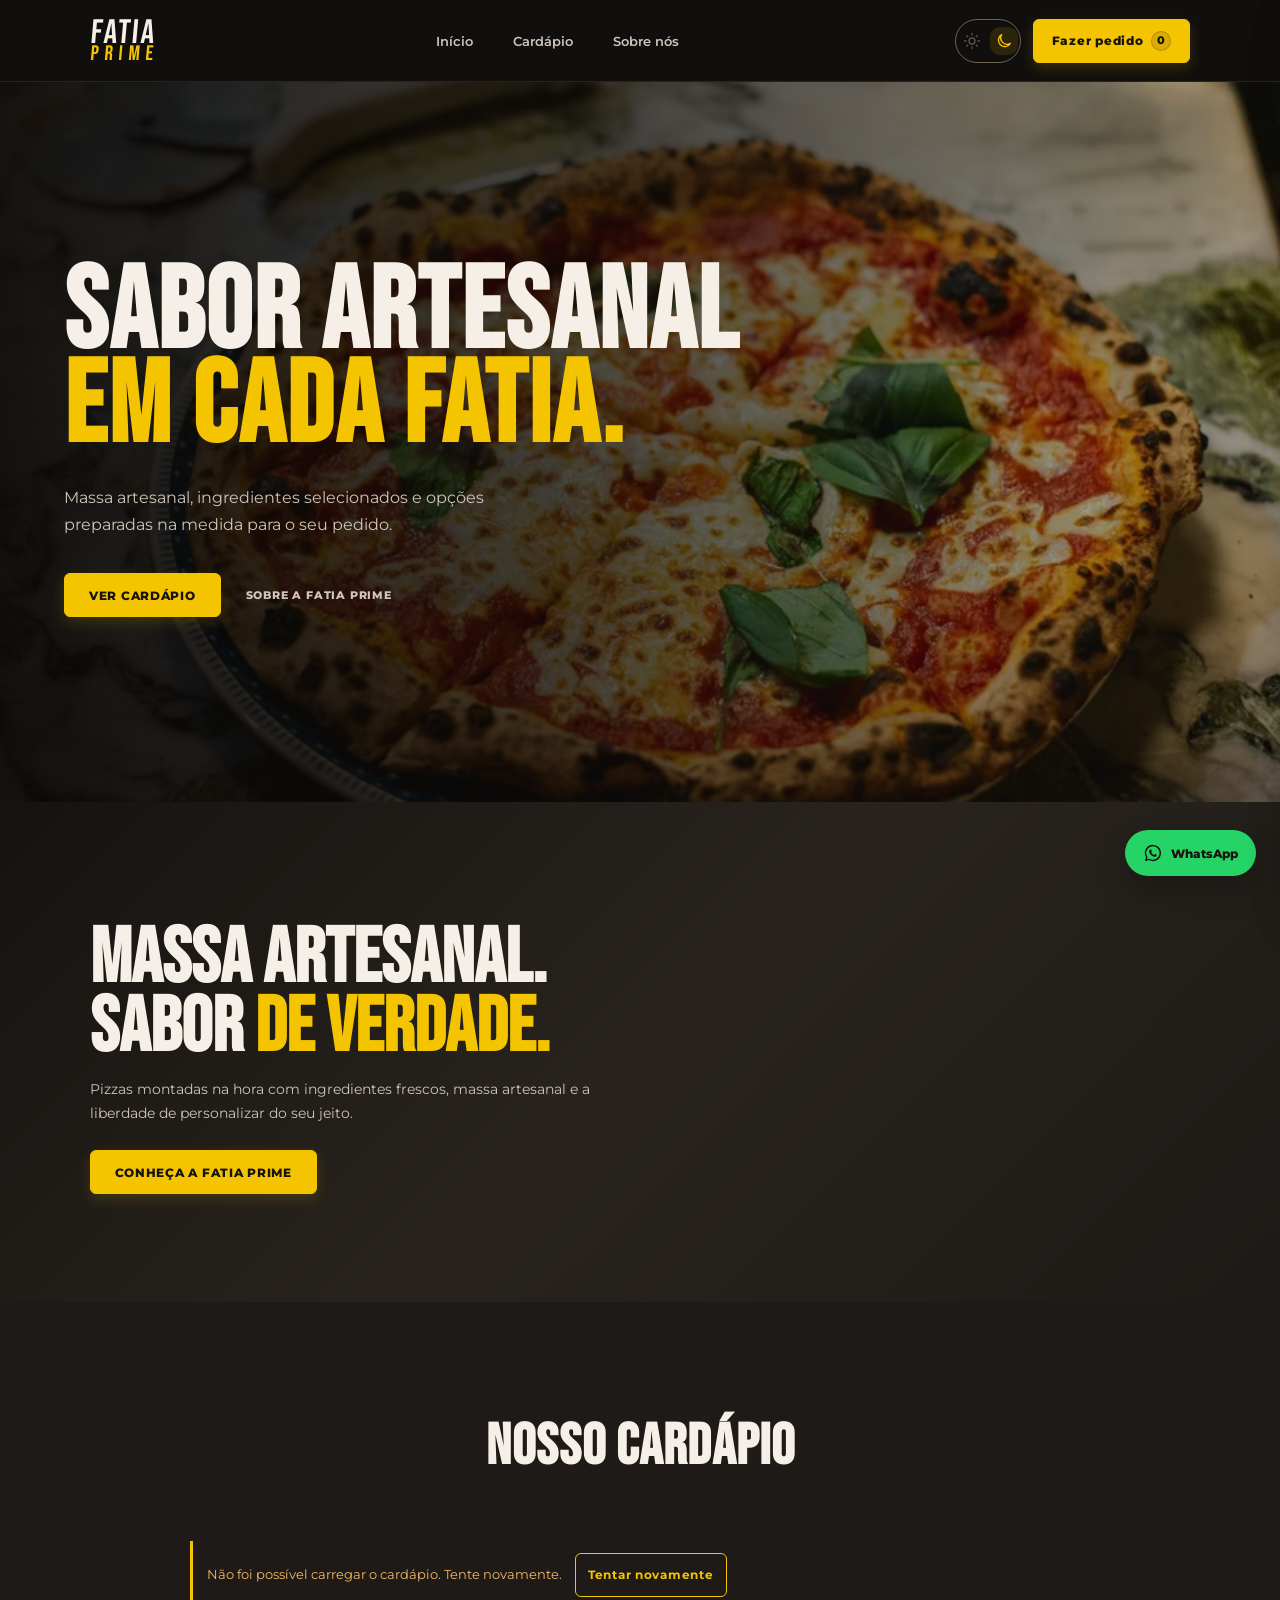
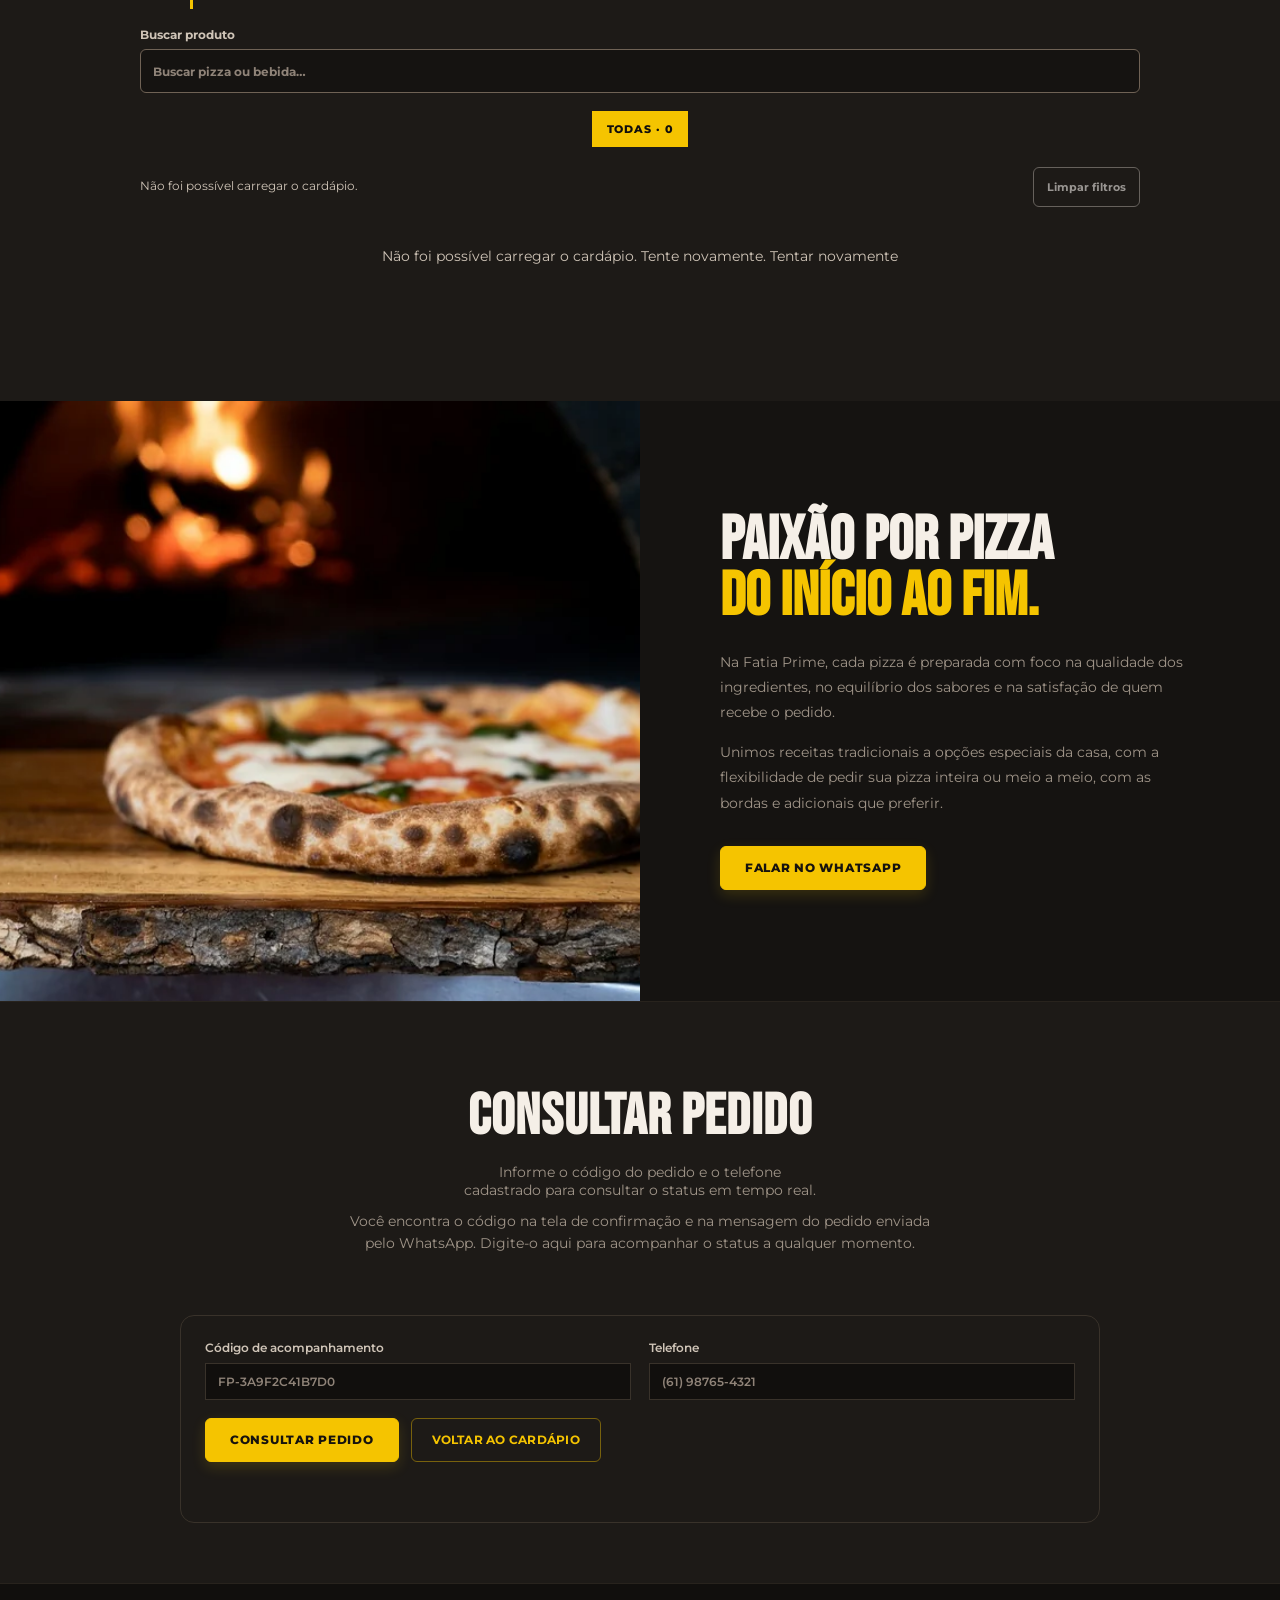
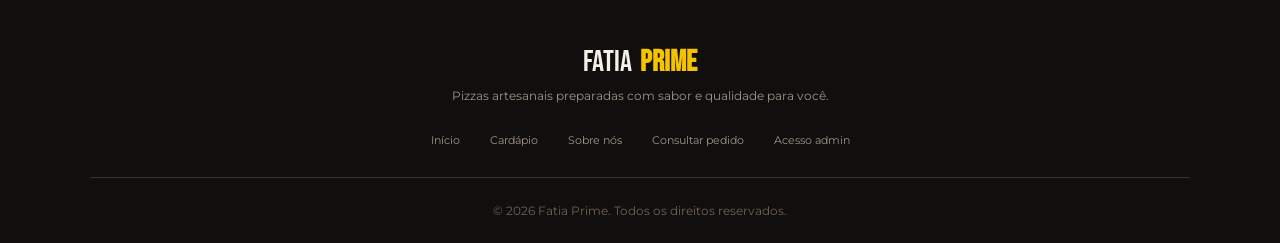
==== commit b5109ea3: "feat: tela de espera quando o servidor demora a acordar" ====
--- a/Fatia-Prime/src/main/resources/static/index.html
+++ b/Fatia-Prime/src/main/resources/static/index.html
@@ -29,7 +29,7 @@
     <link rel="preconnect" href="https://fonts.gstatic.com" crossorigin>
     <link href="https://fonts.googleapis.com/css2?family=Bebas+Neue&family=Montserrat:wght@400;500;600;700;800&display=swap" rel="stylesheet">
 
-    <link rel="stylesheet" href="css/style.css?v=2026-10-31"> <!-- alterar a versão a cada deploy que muda estes arquivos -->
+    <link rel="stylesheet" href="css/style.css?v=2026-11-02"> <!-- alterar a versão a cada deploy que muda estes arquivos -->
 </head>
 
 <body>
@@ -193,7 +193,7 @@
 
             </div>
 
-            <p class="catalog-feedback" role="alert" hidden></p>
+            <p class="catalog-feedback" role="status" aria-live="polite" hidden></p>
 
             <div class="catalog-controls" aria-label="Busca e filtros do cardápio">
                 <label class="catalog-search-field" for="catalog-search">
@@ -692,7 +692,7 @@
                 <div class="order-query-details">
                     <div class="order-query-meta">
                         <strong>Código</strong>
-                        <span class="order-query-code-value">Pedido FP-000000-ABC123</span>
+                        <div class="order-code-copy-row"><span class="order-query-code-value">Pedido FP-000000-ABC123</span><button class="btn-secondary order-code-copy" type="button" data-copy-code="" aria-live="polite">⌘ <span>Copiar</span></button></div>
                     </div>
                 </div>
 
@@ -908,7 +908,7 @@
 
         <div class="confirmation-content">
             <h2>Pedido realizado com sucesso!</h2>
-            <p class="confirmation-code">Pedido FP-000000-ABC123</p>
+            <div class="order-code-copy-row"><p class="confirmation-code">Pedido FP-000000-ABC123</p><button class="btn-secondary order-code-copy" type="button" data-copy-code="" aria-live="polite">⌘ <span>Copiar</span></button></div>
             <p class="confirmation-help">Seu pedido já foi registrado. Guarde este código para acompanhá-lo depois. Envie a mensagem pelo WhatsApp para avisar a pizzaria.</p>
             <p class="confirmation-status status-received">Pedido recebido</p>
 
@@ -948,7 +948,7 @@
     <div class="cart-backdrop" aria-hidden="true"></div>
 
 
-    <script src="js/script.js?v=2026-10-31"></script> <!-- alterar a versão a cada deploy que muda estes arquivos -->
+    <script src="js/script.js?v=2026-11-02"></script> <!-- alterar a versão a cada deploy que muda estes arquivos -->
 
 </body>
 </html>
--- a/Fatia-Prime/src/main/resources/static/css/style.css
+++ b/Fatia-Prime/src/main/resources/static/css/style.css
@@ -577,7 +577,7 @@
     border-radius: 50%;
     background: color-mix(in srgb, var(--color-on-primary) 12%, transparent);
     color: var(--color-on-primary);
-    font-size: 10px;
+    font-size: 11px;
     font-variant-numeric: tabular-nums;
     font-weight: 800;
     letter-spacing: 0;
@@ -921,7 +921,7 @@
     background: var(--color-primary);
     color: var(--color-bg-darker);
     padding: 7px 12px;
-    font-size: 9px;
+    font-size: 11px;
     font-weight: 900;
     letter-spacing: 1.2px;
     border-radius: 2px;
@@ -978,7 +978,7 @@
     border-color: var(--color-border-strong);
     background: var(--color-surface-elevated);
     color: var(--color-text);
-    font-size: 10px;
+    font-size: 11px;
 }
 
 @media (hover: hover) and (pointer: fine) {
@@ -1602,7 +1602,7 @@
 .admin-login-note {
     margin-top: 16px;
     color: var(--color-text-muted);
-    font-size: 10px;
+    font-size: 11px;
     line-height: 1.6;
 }
 
@@ -1610,7 +1610,7 @@
     display: block;
     margin-top: 18px;
     color: var(--color-primary);
-    font-size: 10px;
+    font-size: 11px;
     font-weight: 800;
     letter-spacing: .8px;
     text-align: center;
@@ -1725,7 +1725,7 @@
 .admin-summary-card span {
     display: block;
     color: var(--color-text-tertiary);
-    font-size: 10px;
+    font-size: 11px;
     font-weight: 700;
     text-transform: uppercase;
 }
@@ -1828,7 +1828,7 @@
     padding: 5px 7px;
     background: var(--color-primary-soft);
     color: var(--color-primary);
-    font-size: 9px;
+    font-size: 11px;
     font-weight: 800;
     letter-spacing: .5px;
     text-transform: uppercase;
@@ -1930,7 +1930,7 @@
 
 .admin-order-details-header > div > span {
     color: var(--color-primary);
-    font-size: 10px;
+    font-size: 11px;
     font-weight: 800;
     letter-spacing: 1.8px;
 }
@@ -2060,7 +2060,7 @@
 .admin-order-customer strong {
     margin-bottom: 5px;
     color: var(--color-text-tertiary);
-    font-size: 10px;
+    font-size: 11px;
     text-transform: uppercase;
 }
 
@@ -2198,7 +2198,7 @@
 
 .admin-catalog-panel-heading span {
     color: var(--color-primary);
-    font-size: 10px;
+    font-size: 11px;
     font-weight: 800;
     letter-spacing: 2px;
 }
@@ -2258,7 +2258,7 @@
 .admin-category-card button {
     min-height: 34px;
     padding: 8px 9px;
-    font-size: 10px;
+    font-size: 11px;
 }
 
 .admin-category-empty {
@@ -2441,7 +2441,7 @@
     border: 1px solid var(--color-error);
     background: transparent;
     color: var(--color-error);
-    font-size: 9px;
+    font-size: 11px;
     font-weight: 800;
     letter-spacing: 1px;
 }
@@ -2673,7 +2673,7 @@
     border: 1px solid var(--color-primary);
     background: transparent;
     color: var(--color-primary);
-    font-size: 10px;
+    font-size: 11px;
     font-weight: 800;
 }
 
@@ -2694,7 +2694,7 @@
     border-radius: 50%;
     background: var(--color-bg-darker);
     color: var(--color-primary);
-    font-size: 10px;
+    font-size: 11px;
     line-height: 1;
     text-align: center;
 }
@@ -3078,7 +3078,7 @@
 
 .checkout-address-heading span {
     color: var(--color-text-tertiary);
-    font-size: 10px;
+    font-size: 11px;
     line-height: 1.5;
 }
 
@@ -3210,6 +3210,20 @@
     color: var(--color-primary);
 }
 
+.order-code-copy-row {
+    display: flex;
+    align-items: center;
+    gap: 10px;
+}
+.order-code-copy-row .confirmation-code {
+    flex: 1;
+    margin: 0;
+}
+.order-code-copy {
+    min-height: 40px;
+    white-space: nowrap;
+}
+
 .confirmation-code {
     font-size: 15px;
     font-weight: 700;
@@ -3443,7 +3457,7 @@
     gap: 8px;
     min-width: 0;
     color: var(--color-text-tertiary);
-    font-size: 10px;
+    font-size: 11px;
     text-align: center;
 }
 
@@ -3525,6 +3539,10 @@
     margin-bottom: 16px;
 }
 
+.order-query-code-value {
+    overflow-wrap: anywhere;
+}
+
 .order-query-meta {
     background: var(--color-card);
     border: 1px solid var(--color-border);
@@ -3741,7 +3759,7 @@
     }
 
     .admin-nav a {
-        font-size: 10px;
+        font-size: 11px;
     }
 
     .admin-logout {
@@ -3761,7 +3779,7 @@
     .btn-pedido {
         padding: 10px 13px;
 
-        font-size: 10px;
+        font-size: 11px;
     }
 
     .hero {
@@ -4110,7 +4128,7 @@
 
 .pizza-customizer-header span {
     color: var(--color-primary);
-    font-size: 10px;
+    font-size: 11px;
     font-weight: 800;
     letter-spacing: 1.4px;
 }
@@ -4665,7 +4683,7 @@
 .pizza-image-placeholder small,
 .customizer-product-placeholder small {
     color: var(--color-text-secondary);
-    font-size: 10px;
+    font-size: 11px;
     font-weight: 700;
     letter-spacing: .08em;
     text-transform: uppercase;
@@ -4714,6 +4732,7 @@
 }
 
 .catalog-retry-button {
+    min-height: 44px;
     margin-left: 10px;
     padding: 8px 12px;
     border: 1px solid var(--color-primary);
@@ -4750,7 +4769,7 @@
     border-radius: 2px;
     background: var(--color-primary);
     color: var(--color-bg-darker);
-    font-size: 9px;
+    font-size: 11px;
     font-weight: 900;
     letter-spacing: .08em;
 }
@@ -5246,7 +5265,65 @@
     }
 
     .customizer-addon-list {
-        grid-template-columns: minmax(0, 1fr);
+        grid-template-columns: repeat(2, minmax(0, 1fr));
+    }
+
+    .pizza-customizer-field {
+        grid-template-columns: minmax(88px, .55fr) minmax(0, 1fr);
+        align-items: center;
+    }
+
+    .admin-product-toolbar {
+        grid-template-columns: minmax(0, 1fr) minmax(150px, .75fr);
+    }
+
+    #admin-product-form {
+        display: grid;
+        grid-template-columns: repeat(2, minmax(0, 1fr));
+        align-items: end;
+    }
+
+    #admin-product-form label:nth-of-type(2),
+    #admin-product-form .admin-product-form-message,
+    #admin-product-form .admin-product-form-actions {
+        grid-column: 1 / -1;
+    }
+
+    #admin-category-form {
+        display: grid;
+        grid-template-columns: minmax(0, 1fr) minmax(120px, auto);
+        align-items: end;
+    }
+
+    #admin-category-form .admin-product-form-actions {
+        padding-top: 0;
+        border-top: 0;
+    }
+
+    .admin-pizza-option-fields {
+        grid-template-columns: repeat(2, minmax(0, 1fr));
+    }
+
+    .admin-pizza-option-fields > :last-child {
+        grid-column: 1 / -1;
+    }
+
+    #admin-pizza-option-form {
+        grid-template-columns: repeat(2, minmax(0, 1fr));
+    }
+
+    #admin-pizza-option-form > strong,
+    #admin-pizza-option-form > .admin-pizza-option-message,
+    #admin-pizza-option-form > .admin-product-form-actions {
+        grid-column: 1 / -1;
+    }
+
+    .admin-product-status-filters,
+    .admin-catalog-category-filters,
+    .admin-pizza-option-filters,
+    .admin-pizza-product-filters {
+        align-items: center;
+        flex-direction: row;
     }
 
     .footer-links {
@@ -5301,7 +5378,7 @@
     }
 
     .public-header nav a {
-        font-size: 10px;
+        font-size: 11px;
     }
 
     .btn-pedido {
@@ -5713,10 +5790,11 @@
     }
 
     .admin-product-status-filters,
-.admin-catalog-category-filters,
-.admin-pizza-option-filters,
-.admin-pizza-product-filters {
-        align-items: flex-start;
-        flex-direction: column;
-    }
-}
+    .admin-catalog-category-filters,
+    .admin-pizza-option-filters,
+    .admin-pizza-product-filters {
+        min-width: 0;
+        align-items: center;
+        flex-direction: row;
+    }
+}
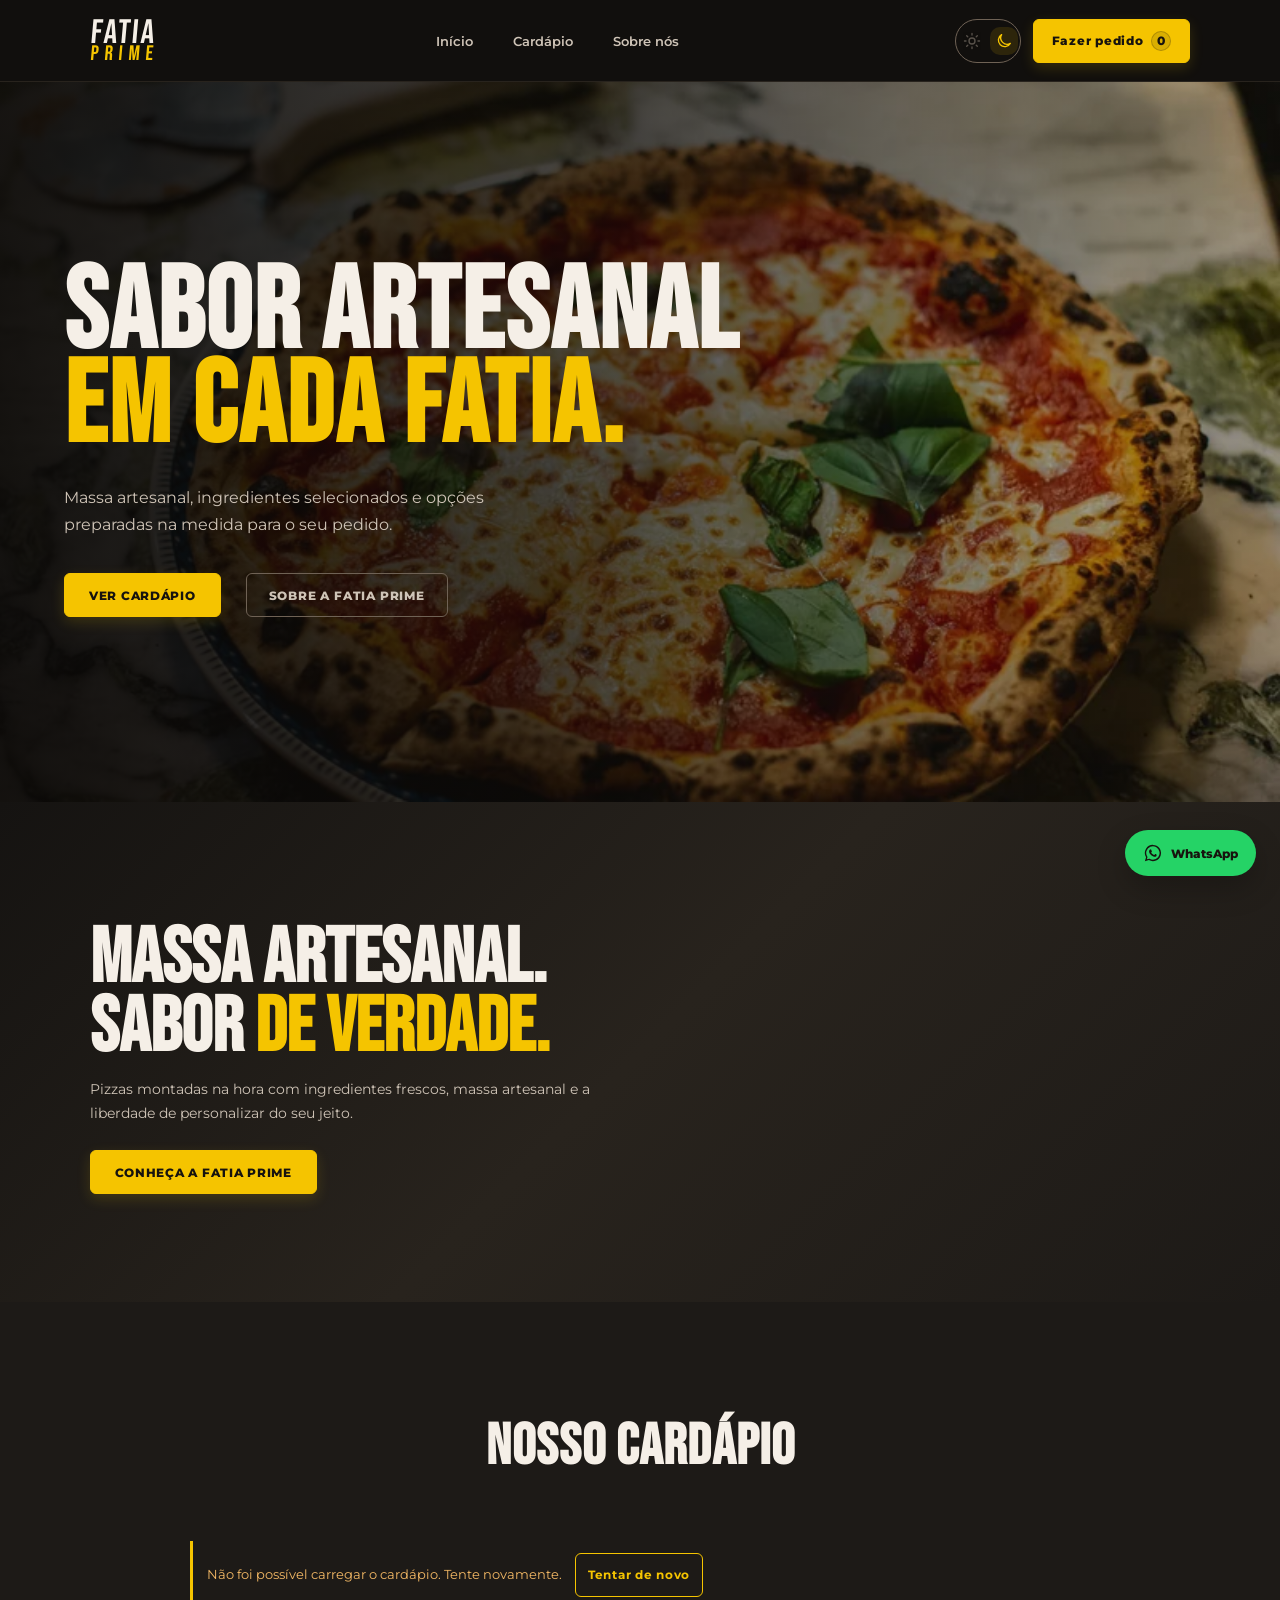
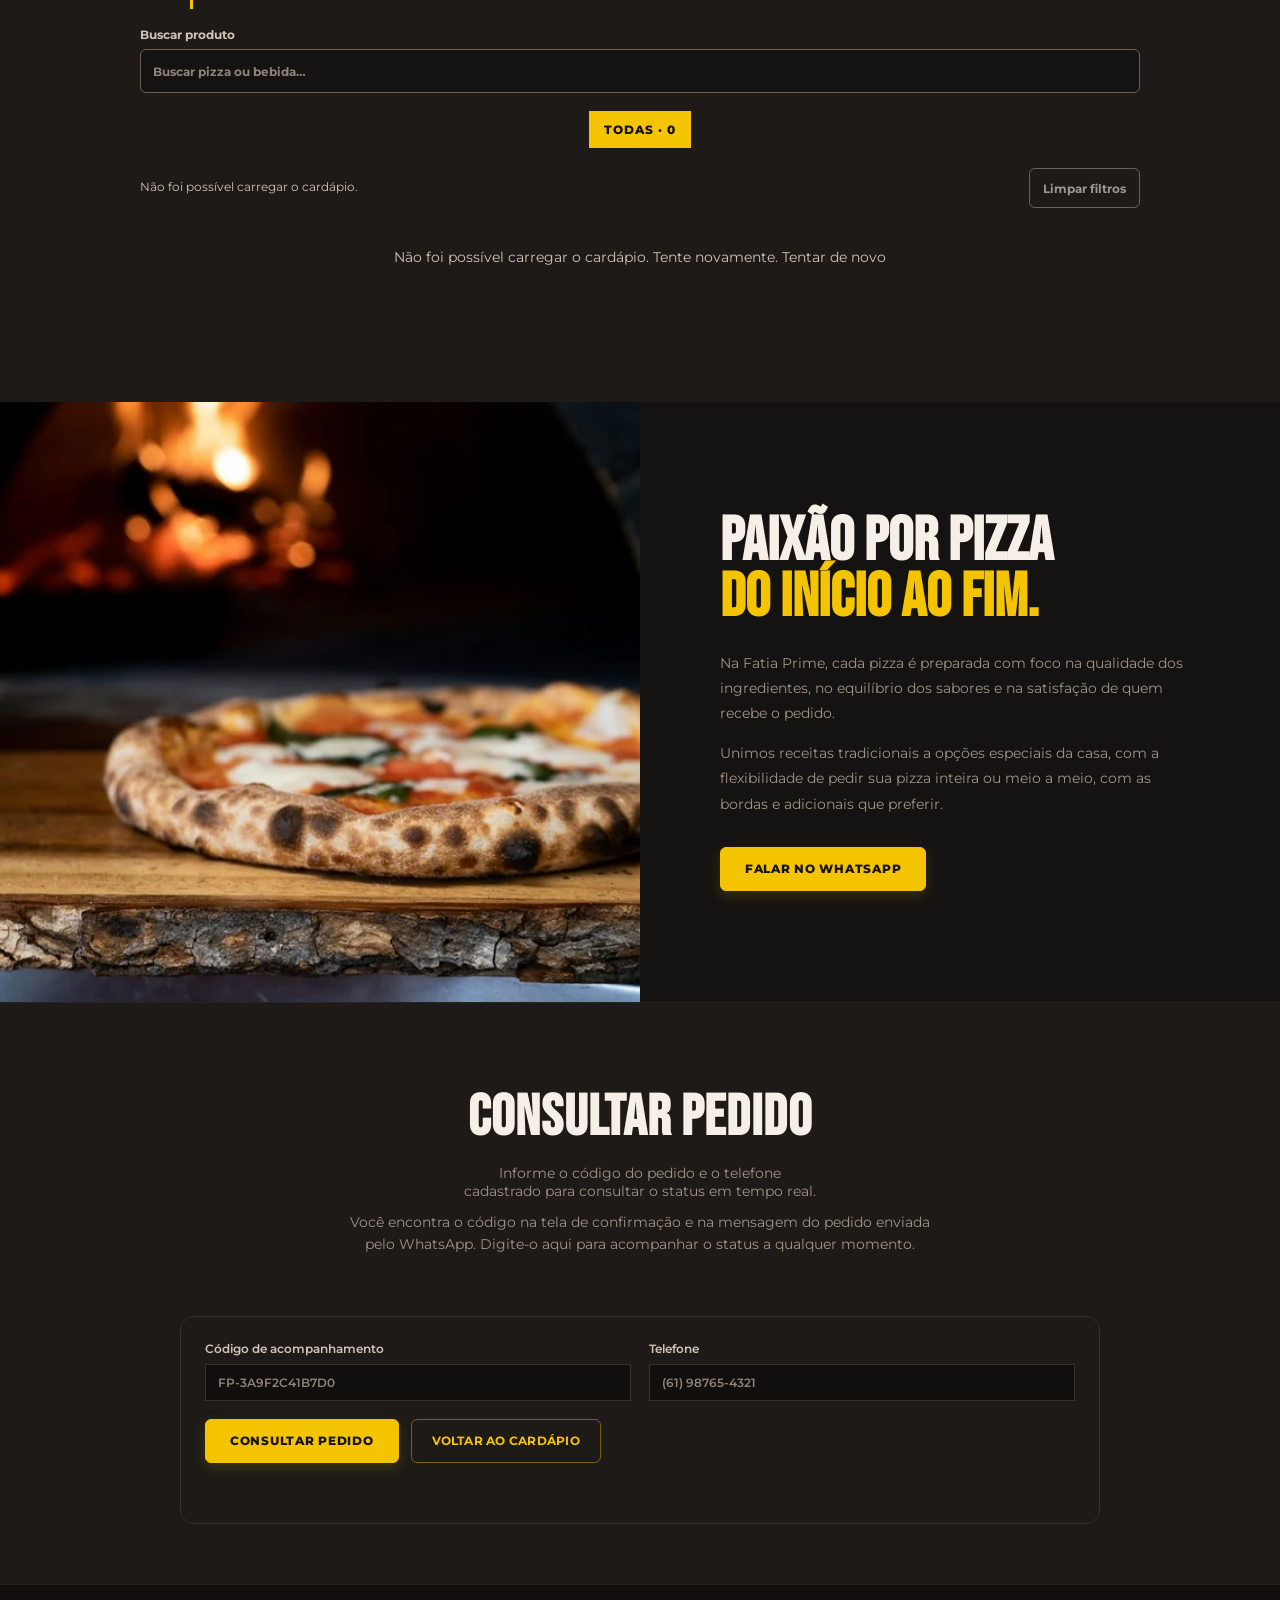
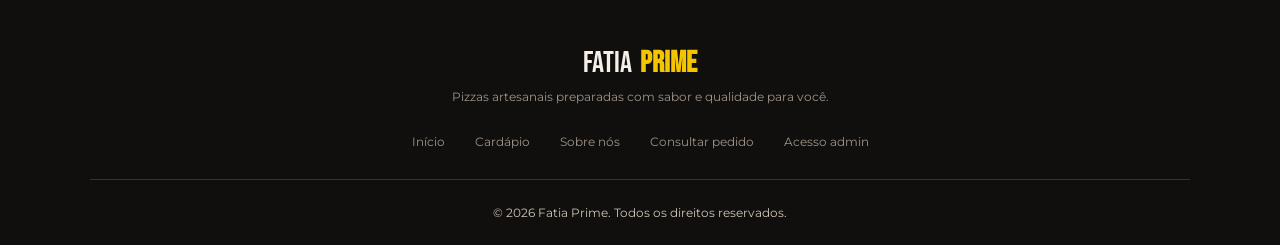
==== commit ae5aac98: "perf: cache longo para CSS e JS e defer no script CSS e JS com cache de 30 dias (URL versionada com " ====
--- a/Fatia-Prime/src/main/resources/static/index.html
+++ b/Fatia-Prime/src/main/resources/static/index.html
@@ -9,6 +9,7 @@
     <meta name="theme-color" content="#151311">
     <script>
         try {
+            document.documentElement.classList.add('js');
             if (localStorage.getItem('fatia-prime-theme') === 'light') {
                 document.documentElement.dataset.theme = 'light';
             }
@@ -29,10 +30,23 @@
     <link rel="preconnect" href="https://fonts.gstatic.com" crossorigin>
     <link href="https://fonts.googleapis.com/css2?family=Bebas+Neue&family=Montserrat:wght@400;500;600;700;800&display=swap" rel="stylesheet">
 
-    <link rel="stylesheet" href="css/style.css?v=2026-11-02"> <!-- alterar a versão a cada deploy que muda estes arquivos -->
+    <link rel="stylesheet" href="css/style.css?v=2026-11-02-animacoes-scroll-polimento-2d"> <!-- alterar a versão a cada deploy que muda estes arquivos -->
+    <script defer src="js/script.js?v=2026-11-02-animacoes-scroll-polimento-2d"></script> <!-- alterar a versão a cada deploy que muda estes arquivos -->
 </head>
 
 <body>
+    <svg class="visually-hidden" width="0" height="0" aria-hidden="true" focusable="false">
+        <defs>
+            <g id="icon-theme-sun">
+                <circle cx="12" cy="12" r="4"></circle>
+                <path d="M12 2v2M12 20v2M4.93 4.93l1.41 1.41M17.66 17.66l1.41 1.41M2 12h2M20 12h2M4.93 19.07l1.41-1.41M17.66 6.34l1.41-1.41"></path>
+            </g>
+            <g id="icon-theme-moon">
+                <path d="M20.4 15.2A8.5 8.5 0 0 1 8.8 3.6 8.5 8.5 0 1 0 20.4 15.2Z"></path>
+            </g>
+        </defs>
+    </svg>
+
 
     <!-- HEADER -->
     <header class="header public-header">
@@ -50,13 +64,8 @@
 
         <div class="public-header-actions">
             <button class="theme-toggle" type="button" data-theme-toggle aria-label="Ativar modo claro" aria-pressed="false" title="Ativar modo claro">
-                <svg class="theme-toggle-icon theme-toggle-icon-sun" viewBox="0 0 24 24" aria-hidden="true" focusable="false">
-                    <circle cx="12" cy="12" r="4"></circle>
-                    <path d="M12 2v2M12 20v2M4.93 4.93l1.41 1.41M17.66 17.66l1.41 1.41M2 12h2M20 12h2M4.93 19.07l1.41-1.41M17.66 6.34l1.41-1.41"></path>
-                </svg>
-                <svg class="theme-toggle-icon theme-toggle-icon-moon" viewBox="0 0 24 24" aria-hidden="true" focusable="false">
-                    <path d="M20.4 15.2A8.5 8.5 0 0 1 8.8 3.6 8.5 8.5 0 1 0 20.4 15.2Z"></path>
-                </svg>
+                <svg class="theme-toggle-icon theme-toggle-icon-sun" viewBox="0 0 24 24" aria-hidden="true" focusable="false"><use href="#icon-theme-sun"></use></svg>
+                <svg class="theme-toggle-icon theme-toggle-icon-moon" viewBox="0 0 24 24" aria-hidden="true" focusable="false"><use href="#icon-theme-moon"></use></svg>
                 <span class="theme-toggle-label visually-hidden">Ativar modo claro</span>
             </button>
             <button class="btn-pedido" type="button" data-open-cart>
@@ -79,13 +88,8 @@
         </nav>
         <div class="admin-header-actions">
             <button class="theme-toggle" type="button" data-theme-toggle aria-label="Ativar modo claro" aria-pressed="false" title="Ativar modo claro">
-                <svg class="theme-toggle-icon theme-toggle-icon-sun" viewBox="0 0 24 24" aria-hidden="true" focusable="false">
-                    <circle cx="12" cy="12" r="4"></circle>
-                    <path d="M12 2v2M12 20v2M4.93 4.93l1.41 1.41M17.66 17.66l1.41 1.41M2 12h2M20 12h2M4.93 19.07l1.41-1.41M17.66 6.34l1.41-1.41"></path>
-                </svg>
-                <svg class="theme-toggle-icon theme-toggle-icon-moon" viewBox="0 0 24 24" aria-hidden="true" focusable="false">
-                    <path d="M20.4 15.2A8.5 8.5 0 0 1 8.8 3.6 8.5 8.5 0 1 0 20.4 15.2Z"></path>
-                </svg>
+                <svg class="theme-toggle-icon theme-toggle-icon-sun" viewBox="0 0 24 24" aria-hidden="true" focusable="false"><use href="#icon-theme-sun"></use></svg>
+                <svg class="theme-toggle-icon theme-toggle-icon-moon" viewBox="0 0 24 24" aria-hidden="true" focusable="false"><use href="#icon-theme-moon"></use></svg>
                 <span class="theme-toggle-label visually-hidden">Ativar modo claro</span>
             </button>
             <button class="admin-logout" type="button" aria-label="Sair do painel">SAIR</button>
@@ -96,7 +100,7 @@
     <!-- HERO -->
     <main>
 
-        <section class="hero section-reveal" id="inicio">
+        <section class="hero" id="inicio">
 
             <div class="hero-overlay"></div>
 
@@ -224,6 +228,7 @@
                     src="assets/pizza-sobre.webp"
                     alt="Pizza artesanal"
                     loading="lazy"
+                    decoding="async"
                     width="800"
                     height="534">
 
@@ -633,82 +638,82 @@
             </div>
         </section>
 
+
+        <section class="order-tracking" id="consultar-pedido">
+            <div class="section-title">
+                <h2>CONSULTAR PEDIDO</h2>
+                <p>Informe o código do pedido e o telefone cadastrado para consultar o status em tempo real.</p>
+                <p class="order-query-help">Você encontra o código na tela de confirmação e na mensagem do pedido enviada pelo WhatsApp. Digite-o aqui para acompanhar o status a qualquer momento.</p>
+            </div>
+
+            <div class="order-query-panel">
+                <form id="order-query-form" novalidate>
+                    <div class="order-query-grid">
+                        <label>
+                            Código de acompanhamento
+                            <input id="order-query-code" type="text" placeholder="FP-3A9F2C41B7D0" autocomplete="off" required>
+                        </label>
+                        <label>
+                            Telefone
+                            <input id="order-query-phone" type="tel" data-phone-mask inputmode="numeric" maxlength="15" placeholder="(61) 98765-4321" autocomplete="tel" required>
+                        </label>
+                    </div>
+
+                    <div class="order-query-actions">
+                        <button class="btn-primary" type="submit">CONSULTAR PEDIDO</button>
+                        <a class="btn-secondary order-query-back" href="#cardapio">VOLTAR AO CARDÁPIO</a>
+                    </div>
+                </form>
+
+                <div class="order-query-message" aria-live="polite"></div>
+
+                <div class="order-query-result" hidden>
+                    <div class="order-query-header">
+                        <span class="order-query-status status-received">Pedido recebido</span>
+                    </div>
+
+                    <div class="order-progress" aria-label="Progresso do pedido">
+                        <div class="order-progress-step" data-order-step="Pedido recebido">
+                            <span class="order-progress-marker">1</span>
+                            <strong>Recebido</strong>
+                        </div>
+                        <div class="order-progress-line" aria-hidden="true"></div>
+                        <div class="order-progress-step" data-order-step="Pedido em andamento">
+                            <span class="order-progress-marker">2</span>
+                            <strong>Em andamento</strong>
+                        </div>
+                        <div class="order-progress-line" aria-hidden="true"></div>
+                        <div class="order-progress-step" data-order-step="Pedido concluído">
+                            <span class="order-progress-marker">3</span>
+                            <strong>Concluído</strong>
+                        </div>
+                    </div>
+
+                    <p class="order-query-status-message" aria-live="polite"></p>
+
+                    <div class="order-query-details">
+                        <div class="order-query-meta">
+                            <strong>Código</strong>
+                            <div class="order-code-copy-row"><span class="order-query-code-value">Pedido FP-000000-ABC123</span><button class="btn-secondary order-code-copy" type="button" data-copy-code="" aria-live="polite"><svg width="14" height="14" viewBox="0 0 24 24" fill="none" stroke="currentColor" stroke-width="2" stroke-linecap="round" stroke-linejoin="round" aria-hidden="true" focusable="false"><rect x="9" y="9" width="11" height="11" rx="2"/><path d="M5 15V6a2 2 0 0 1 2-2h9"/></svg> <span>Copiar</span></button></div>
+                        </div>
+                    </div>
+
+                    <div class="order-query-summary">
+                        <h3>Resumo do pedido</h3>
+                        <ul class="order-query-items"></ul>
+                        <div class="delivery-breakdown order-query-delivery-breakdown">
+                            <div><span>Subtotal</span><strong class="order-query-subtotal">R$ 0,00</strong></div>
+                            <div><span>Entrega</span><strong class="order-query-freight">R$ 0,00</strong></div>
+                        </div>
+                        <div class="order-query-total"><span>Total</span><strong>R$ 0,00</strong></div>
+                    </div>
+                </div>
+            </div>
+        </section>
     </main>
 
 
     <!-- FOOTER -->
-    <section class="order-tracking" id="consultar-pedido">
-        <div class="section-title">
-            <h2>CONSULTAR PEDIDO</h2>
-            <p>Informe o código do pedido e o telefone cadastrado para consultar o status em tempo real.</p>
-            <p class="order-query-help">Você encontra o código na tela de confirmação e na mensagem do pedido enviada pelo WhatsApp. Digite-o aqui para acompanhar o status a qualquer momento.</p>
-        </div>
-
-        <div class="order-query-panel">
-            <form id="order-query-form" novalidate>
-                <div class="order-query-grid">
-                    <label>
-                        Código de acompanhamento
-                        <input id="order-query-code" type="text" placeholder="FP-3A9F2C41B7D0" autocomplete="off" required>
-                    </label>
-                    <label>
-                        Telefone
-                        <input id="order-query-phone" type="tel" data-phone-mask inputmode="numeric" maxlength="15" placeholder="(61) 98765-4321" autocomplete="tel" required>
-                    </label>
-                </div>
-
-                <div class="order-query-actions">
-                    <button class="btn-primary" type="submit">CONSULTAR PEDIDO</button>
-                    <a class="btn-secondary order-query-back" href="#cardapio">VOLTAR AO CARDÁPIO</a>
-                </div>
-            </form>
-
-            <div class="order-query-message" aria-live="polite"></div>
-
-            <div class="order-query-result" hidden>
-                <div class="order-query-header">
-                    <span class="order-query-status status-received">Pedido recebido</span>
-                </div>
-
-                <div class="order-progress" aria-label="Progresso do pedido">
-                    <div class="order-progress-step" data-order-step="Pedido recebido">
-                        <span class="order-progress-marker">1</span>
-                        <strong>Recebido</strong>
-                    </div>
-                    <div class="order-progress-line" aria-hidden="true"></div>
-                    <div class="order-progress-step" data-order-step="Pedido em andamento">
-                        <span class="order-progress-marker">2</span>
-                        <strong>Em andamento</strong>
-                    </div>
-                    <div class="order-progress-line" aria-hidden="true"></div>
-                    <div class="order-progress-step" data-order-step="Pedido concluído">
-                        <span class="order-progress-marker">3</span>
-                        <strong>Concluído</strong>
-                    </div>
-                </div>
-
-                <p class="order-query-status-message" aria-live="polite"></p>
-
-                <div class="order-query-details">
-                    <div class="order-query-meta">
-                        <strong>Código</strong>
-                        <div class="order-code-copy-row"><span class="order-query-code-value">Pedido FP-000000-ABC123</span><button class="btn-secondary order-code-copy" type="button" data-copy-code="" aria-live="polite">⌘ <span>Copiar</span></button></div>
-                    </div>
-                </div>
-
-                <div class="order-query-summary">
-                    <h3>Resumo do pedido</h3>
-                    <ul class="order-query-items"></ul>
-                    <div class="delivery-breakdown order-query-delivery-breakdown">
-                        <div><span>Subtotal</span><strong class="order-query-subtotal">R$ 0,00</strong></div>
-                        <div><span>Entrega</span><strong class="order-query-freight">R$ 0,00</strong></div>
-                    </div>
-                    <div class="order-query-total"><span>Total</span><strong>R$ 0,00</strong></div>
-                </div>
-            </div>
-        </div>
-    </section>
-
     <footer>
 
         <div class="footer-logo">
@@ -804,7 +809,7 @@
         </div>
     </dialog>
 
-    <aside class="cart-panel" aria-label="Seu pedido" aria-hidden="true">
+    <aside class="cart-panel" aria-label="Seu pedido" aria-hidden="true" inert tabindex="-1">
         <div class="cart-header"><h2>SEU CARRINHO</h2><button class="cart-close" type="button" aria-label="Fechar carrinho">×</button></div>
         <div class="cart-items"><p class="cart-empty">Seu carrinho está vazio.</p></div>
         <button class="cart-add-more" type="button">+ Adicionar mais itens</button>
@@ -823,7 +828,7 @@
         </div>
     </aside>
 
-    <aside class="checkout-panel" aria-label="Checkout do pedido" aria-hidden="true">
+    <aside class="checkout-panel" aria-label="Checkout do pedido" aria-hidden="true" inert tabindex="-1">
         <div class="checkout-header">
             <h2>ENTREGA E PAGAMENTO</h2>
             <button class="checkout-close" type="button" aria-label="Fechar checkout">×</button>
@@ -900,7 +905,7 @@
         </form>
     </aside>
 
-    <aside class="confirmation-panel" aria-label="Confirmação do pedido" aria-hidden="true">
+    <aside class="confirmation-panel" aria-label="Confirmação do pedido" aria-hidden="true" inert tabindex="-1">
         <div class="confirmation-header">
             <span class="confirmation-badge">PEDIDO CONFIRMADO</span>
             <button class="confirmation-close" type="button" aria-label="Fechar confirmação">×</button>
@@ -908,7 +913,7 @@
 
         <div class="confirmation-content">
             <h2>Pedido realizado com sucesso!</h2>
-            <div class="order-code-copy-row"><p class="confirmation-code">Pedido FP-000000-ABC123</p><button class="btn-secondary order-code-copy" type="button" data-copy-code="" aria-live="polite">⌘ <span>Copiar</span></button></div>
+            <div class="order-code-copy-row"><p class="confirmation-code">Pedido FP-000000-ABC123</p><button class="btn-secondary order-code-copy" type="button" data-copy-code="" aria-live="polite"><svg width="14" height="14" viewBox="0 0 24 24" fill="none" stroke="currentColor" stroke-width="2" stroke-linecap="round" stroke-linejoin="round" aria-hidden="true" focusable="false"><rect x="9" y="9" width="11" height="11" rx="2"/><path d="M5 15V6a2 2 0 0 1 2-2h9"/></svg> <span>Copiar</span></button></div>
             <p class="confirmation-help">Seu pedido já foi registrado. Guarde este código para acompanhá-lo depois. Envie a mensagem pelo WhatsApp para avisar a pizzaria.</p>
             <p class="confirmation-status status-received">Pedido recebido</p>
 
@@ -948,7 +953,5 @@
     <div class="cart-backdrop" aria-hidden="true"></div>
 
 
-    <script src="js/script.js?v=2026-11-02"></script> <!-- alterar a versão a cada deploy que muda estes arquivos -->
-
 </body>
 </html>
--- a/Fatia-Prime/src/main/resources/static/css/style.css
+++ b/Fatia-Prime/src/main/resources/static/css/style.css
@@ -196,15 +196,45 @@
     transition: background-color .25s ease, color .25s ease;
 }
 
-.section-reveal {
+.js .section-reveal {
     opacity: 0;
-    transform: translateY(14px);
-    transition: opacity .26s ease-out, transform .26s ease-out;
-}
-
-.section-reveal.is-visible {
+    transform: translateY(24px);
+    transition: opacity 650ms cubic-bezier(0.16, 1, 0.3, 1), transform 650ms cubic-bezier(0.16, 1, 0.3, 1);
+}
+
+.js .section-reveal.is-visible {
     opacity: 1;
     transform: translateY(0);
+}
+
+.js .reveal-fade {
+    opacity: 0;
+    transition: opacity 650ms cubic-bezier(0.16, 1, 0.3, 1);
+}
+
+.js .reveal-scale {
+    opacity: 0;
+    transform: scale(.97);
+    transition: opacity 650ms cubic-bezier(0.16, 1, 0.3, 1), transform 650ms cubic-bezier(0.16, 1, 0.3, 1);
+}
+
+.js .reveal-fade.is-visible,
+.js .reveal-scale.is-visible {
+    opacity: 1;
+    transform: none;
+}
+
+@media (prefers-reduced-motion: reduce) {
+    .js .section-reveal,
+    .js .section-reveal.is-visible,
+    .js .reveal-fade,
+    .js .reveal-fade.is-visible,
+    .js .reveal-scale,
+    .js .reveal-scale.is-visible {
+        opacity: 1;
+        transform: none;
+        transition: none;
+    }
 }
 
 a {
@@ -297,6 +327,7 @@
     background: var(--color-bg-darker);
 
     border-bottom: 1px solid var(--color-bg-lighter);
+    transition: background-color .25s ease, box-shadow .25s ease;
 
     position: fixed;
     top: 0;
@@ -362,6 +393,11 @@
 
 .header nav a:focus-visible {
     color: var(--color-primary);
+}
+
+.public-header.is-scrolled {
+    background: color-mix(in srgb, var(--color-bg-darker) 94%, transparent);
+    box-shadow: var(--shadow-md);
 }
 
 .admin-header {
@@ -577,7 +613,7 @@
     border-radius: 50%;
     background: color-mix(in srgb, var(--color-on-primary) 12%, transparent);
     color: var(--color-on-primary);
-    font-size: 11px;
+    font-size: 12px;
     font-variant-numeric: tabular-nums;
     font-weight: 800;
     letter-spacing: 0;
@@ -644,7 +680,7 @@
     background: transparent;
     color: var(--color-text-secondary);
     padding: 11px 18px;
-    font-size: 11px;
+    font-size: 12px;
 }
 
 .btn-secondary {
@@ -779,11 +815,11 @@
 }
 
 .hero .btn-secondary {
-    padding: 12px 0;
-    border: 0;
+    padding: 12px 22px;
+    border: 1px solid var(--color-border-strong);
     background: transparent;
     color: var(--color-text-secondary);
-    font-size: 11px;
+    font-size: 12px;
     letter-spacing: .8px;
 }
 
@@ -809,7 +845,7 @@
 
 .section-title span {
     color: var(--color-primary);
-    font-size: 11px;
+    font-size: 12px;
     font-weight: 800;
     letter-spacing: 4px;
 }
@@ -893,6 +929,18 @@
         box-shadow: var(--shadow-md);
         transform: translateY(-2px);
     }
+
+    .pizza-card:hover .pizza-image img {
+        transform: scale(1.04);
+    }
+}
+
+.pizza-image img {
+    width: 100%;
+    height: 100%;
+    object-fit: cover;
+    transform-origin: center;
+    transition: transform 350ms cubic-bezier(0.22, 1, 0.36, 1);
 }
 
 
@@ -904,12 +952,6 @@
     width: 100%;
     height: clamp(190px, 21vw, 270px);
     background: var(--color-surface-subtle);
-}
-
-.pizza-image img {
-    width: 100%;
-    height: 100%;
-    object-fit: cover;
 }
 
 /* BADGE */
@@ -921,7 +963,7 @@
     background: var(--color-primary);
     color: var(--color-bg-darker);
     padding: 7px 12px;
-    font-size: 11px;
+    font-size: 12px;
     font-weight: 900;
     letter-spacing: 1.2px;
     border-radius: 2px;
@@ -978,7 +1020,7 @@
     border-color: var(--color-border-strong);
     background: var(--color-surface-elevated);
     color: var(--color-text);
-    font-size: 11px;
+    font-size: 12px;
 }
 
 @media (hover: hover) and (pointer: fine) {
@@ -994,6 +1036,26 @@
     border-color: var(--color-success);
     background: var(--color-success-soft);
     color: var(--color-success);
+    animation: add-feedback-pop 180ms cubic-bezier(0.22, 1, 0.36, 1);
+}
+
+@keyframes add-feedback-pop {
+    0% { transform: scale(.96); }
+    65% { transform: scale(1.04); }
+    100% { transform: scale(1); }
+}
+
+.btn-card.is-added::after,
+.btn-menu-add.is-added::after {
+    display: inline-block;
+    margin-left: .35em;
+    content: "✓";
+    animation: add-feedback-check 180ms ease-out both;
+}
+
+@keyframes add-feedback-check {
+    from { opacity: 0; transform: translateY(2px) scale(.7); }
+    to { opacity: 1; transform: translateY(0) scale(1); }
 }
 
 /* CENTER BUTTON */
@@ -1135,7 +1197,7 @@
     border-radius: var(--radius-sm);
     background: transparent;
     color: var(--color-text-primary);
-    font-size: 11px;
+    font-size: 12px;
     font-weight: 700;
 }
 
@@ -1207,7 +1269,7 @@
     border: 1px solid var(--color-primary);
     background: transparent;
     color: var(--color-primary);
-    font-size: 11px;
+    font-size: 12px;
     font-weight: 800;
     letter-spacing: 0.08em;
     text-transform: uppercase;
@@ -1269,6 +1331,71 @@
     text-align: center;
 }
 
+@keyframes skeleton-shimmer {
+    to { background-position: -200% 0; }
+}
+
+.skeleton-block {
+    display: block;
+    border-radius: var(--radius-sm);
+    background: linear-gradient(90deg, var(--color-border) 25%, var(--color-border-light) 50%, var(--color-border) 75%);
+    background-size: 200% 100%;
+    animation: skeleton-shimmer 1.4s linear infinite;
+}
+
+@media (prefers-reduced-motion: reduce) {
+    .skeleton-block {
+        animation: none;
+    }
+}
+
+.skeleton-card {
+    display: flex;
+    flex-direction: column;
+    gap: 12px;
+    padding: 0 0 20px;
+    overflow: hidden;
+    border: 1px solid var(--color-border);
+    border-radius: var(--radius-md);
+    background: var(--color-card);
+}
+
+.skeleton-card .skeleton-media {
+    height: 200px;
+    border-radius: 0;
+}
+
+.skeleton-card .skeleton-line {
+    margin: 0 20px;
+}
+
+.skeleton-row {
+    display: grid;
+    grid-template-columns: 88px minmax(0, 1fr);
+    align-items: center;
+    gap: 20px;
+    padding: 22px 0;
+    border-bottom: 1px solid var(--color-border);
+}
+
+.skeleton-thumb {
+    width: 88px;
+    height: 88px;
+}
+
+.skeleton-lines {
+    display: grid;
+    gap: 10px;
+}
+
+.skeleton-line {
+    height: 14px;
+}
+
+.skeleton-line.is-short {
+    width: 60%;
+}
+
 .menu-item {
     display: grid;
     grid-template-columns: minmax(0, 1fr) auto;
@@ -1277,7 +1404,7 @@
     gap: 20px;
     padding: 22px 0;
     border-bottom: 1px solid var(--color-border);
-    transition: padding-left .2s ease;
+    transition: transform 200ms cubic-bezier(0.16, 1, 0.3, 1);
 }
 
 .menu-item.has-image {
@@ -1300,17 +1427,20 @@
     border: 1px solid var(--color-border);
 }
 
-.menu-item-image[data-menu-product-image] {
+.js .menu-item-image[data-menu-product-image],
+.js .pizza-card .pizza-image img {
     opacity: 0;
-    transition: opacity .18s ease;
-}
-
-.menu-item-image[data-menu-product-image].is-loaded {
+    transition: opacity .18s ease, transform 350ms cubic-bezier(0.22, 1, 0.36, 1);
+}
+
+.menu-item-image[data-menu-product-image].is-loaded,
+.pizza-card .pizza-image img.is-loaded {
     opacity: 1;
 }
 
 @media (prefers-reduced-motion: reduce) {
-    .menu-item-image[data-menu-product-image] {
+    .js .menu-item-image[data-menu-product-image],
+    .js .pizza-card .pizza-image img {
         transition: none;
     }
 }
@@ -1328,7 +1458,7 @@
 
 @media (hover: hover) and (pointer: fine) {
     .menu-item:hover {
-        padding-left: 8px;
+        transform: translateX(8px);
     }
 }
 
@@ -1446,7 +1576,7 @@
 
 .admin-access-intro > span {
     color: var(--color-primary);
-    font-size: 11px;
+    font-size: 12px;
     font-weight: 800;
     letter-spacing: 4px;
 }
@@ -1506,7 +1636,7 @@
 .admin-login-heading p {
     margin-top: 5px;
     color: var(--color-text-tertiary);
-    font-size: 11px;
+    font-size: 12px;
     line-height: 1.5;
 }
 
@@ -2157,8 +2287,14 @@
 .admin-orders,
 .admin-catalog,
 .admin-sales,
-#admin-resumo {
-    scroll-margin-top: 82px;
+#admin-resumo,
+#inicio,
+#cardapio,
+#sobre,
+#consultar-pedido,
+.destaques,
+.banner {
+    scroll-margin-top: 90px;
 }
 
 .admin-catalog-layout {
@@ -2587,7 +2723,7 @@
 .footer-links a {
     color: var(--color-text-tertiary);
 
-    font-size: 11px;
+    font-size: 12px;
 
     transition: color .25s ease;
 }
@@ -2603,7 +2739,7 @@
 
     border-top: 1px solid var(--color-border);
 
-    color: var(--color-border-strong);
+    color: var(--color-text-secondary);
 
     font-size: 12px;
 }
@@ -2673,7 +2809,7 @@
     border: 1px solid var(--color-primary);
     background: transparent;
     color: var(--color-primary);
-    font-size: 11px;
+    font-size: 12px;
     font-weight: 800;
 }
 
@@ -2694,7 +2830,7 @@
     border-radius: 50%;
     background: var(--color-bg-darker);
     color: var(--color-primary);
-    font-size: 11px;
+    font-size: 12px;
     line-height: 1;
     text-align: center;
 }
@@ -3078,7 +3214,7 @@
 
 .checkout-address-heading span {
     color: var(--color-text-tertiary);
-    font-size: 11px;
+    font-size: 12px;
     line-height: 1.5;
 }
 
@@ -3093,7 +3229,7 @@
     flex-direction: column;
     gap: 8px;
     color: var(--color-text-secondary);
-    font-size: 11px;
+    font-size: 12px;
     font-weight: 600;
 }
 
@@ -3139,6 +3275,14 @@
 .checkout-form-grid select.is-invalid {
     border-color: var(--color-error);
     box-shadow: 0 0 0 1px var(--color-error-focus);
+}
+
+.checkout-form-grid .field-error {
+    display: block;
+    margin-top: 6px;
+    font-size: 12px;
+    font-weight: 600;
+    color: var(--color-error);
 }
 
 .checkout-submit {
@@ -3166,6 +3310,38 @@
     transform: translateX(0);
 }
 
+/* visibility só muda ao fim do slide de saída; ao abrir, muda na hora para o foco poder entrar */
+.cart-panel {
+    transition-property: transform, visibility;
+    transition-duration: .34s, 0s;
+    transition-delay: 0s, .34s;
+}
+
+.checkout-panel,
+.confirmation-panel {
+    transition-property: transform, visibility;
+    transition-duration: .3s, 0s;
+    transition-delay: 0s, .3s;
+}
+
+.cart-panel.is-open,
+.checkout-panel.is-open,
+.confirmation-panel.is-open {
+    transition-delay: 0s;
+}
+
+.cart-panel:not(.is-open),
+.checkout-panel:not(.is-open),
+.confirmation-panel:not(.is-open) {
+    visibility: hidden;
+}
+
+.cart-panel:focus,
+.checkout-panel:focus,
+.confirmation-panel:focus {
+    outline: none;
+}
+
 .confirmation-header {
     display: flex;
     align-items: center;
@@ -3176,7 +3352,7 @@
 
 .confirmation-badge {
     display: inline-block;
-    font-size: 11px;
+    font-size: 12px;
     font-weight: 800;
     letter-spacing: 1.8px;
     color: var(--color-primary);
@@ -3220,8 +3396,16 @@
     margin: 0;
 }
 .order-code-copy {
+    display: inline-flex;
     min-height: 40px;
+    align-items: center;
+    justify-content: center;
+    gap: 6px;
     white-space: nowrap;
+}
+
+.order-code-copy svg {
+    flex: none;
 }
 
 .confirmation-code {
@@ -3290,7 +3474,7 @@
 .confirmation-items small {
     color: var(--color-text-secondary);
     margin-top: 4px;
-    font-size: 11px;
+    font-size: 12px;
 }
 
 .confirmation-total {
@@ -3317,10 +3501,12 @@
     border-radius: var(--radius-lg);
     padding: 16px;
     color: var(--color-text-secondary);
+    font-size: 13px;
 }
 
 .confirmation-customer strong {
     color: var(--color-text-primary);
+    font-size: 15px;
 }
 
 .confirmation-continue {
@@ -3436,7 +3622,7 @@
     align-items: center;
     padding: 8px 12px;
     border-radius: 999px;
-    font-size: 11px;
+    font-size: 12px;
     font-weight: 800;
     letter-spacing: 0.8px;
     text-transform: uppercase;
@@ -3457,7 +3643,7 @@
     gap: 8px;
     min-width: 0;
     color: var(--color-text-tertiary);
-    font-size: 11px;
+    font-size: 12px;
     text-align: center;
 }
 
@@ -3554,7 +3740,7 @@
     display: block;
     margin-bottom: 6px;
     color: var(--color-text-secondary);
-    font-size: 11px;
+    font-size: 12px;
 }
 
 .order-query-meta span {
@@ -3779,7 +3965,7 @@
     .btn-pedido {
         padding: 10px 13px;
 
-        font-size: 11px;
+        font-size: 12px;
     }
 
     .hero {
@@ -4128,7 +4314,7 @@
 
 .pizza-customizer-header span {
     color: var(--color-primary);
-    font-size: 11px;
+    font-size: 12px;
     font-weight: 800;
     letter-spacing: 1.4px;
 }
@@ -4340,7 +4526,7 @@
 
 .customizer-addon-option strong {
     color: var(--color-primary);
-    font-size: 11px;
+    font-size: 12px;
     white-space: nowrap;
 }
 
@@ -4825,11 +5011,22 @@
     .admin-order-card-side button:hover,
     .admin-product-card-actions button:hover,
     .admin-status-save:hover {
-        transition-property: color, background-color, border-color, box-shadow, transform, padding-left;
+        transition-property: color, background-color, border-color, box-shadow, transform;
     }
 }
 
 @media (prefers-reduced-motion: reduce) {
+    .btn-card.is-added,
+    .btn-menu-add.is-added,
+    .btn-card.is-added::after,
+    .btn-menu-add.is-added::after,
+    .menu-item-image[data-menu-product-image],
+    .pizza-card .pizza-image img {
+        animation: none;
+        opacity: 1;
+        transition: none;
+    }
+
     html {
         scroll-behavior: auto;
     }
@@ -4859,8 +5056,14 @@
     }
 
     .section-reveal,
-    .section-reveal.is-visible {
+    .section-reveal.is-visible,
+    .reveal-fade,
+    .reveal-fade.is-visible,
+    .reveal-scale,
+    .reveal-scale.is-visible {
+        opacity: 1;
         transform: none;
+        transition: none;
     }
 }
 
@@ -5018,11 +5221,11 @@
 
     .public-header nav a {
         display: flex;
-        min-height: 42px;
+        min-height: 44px;
         flex: 0 0 auto;
         align-items: center;
         padding: 0 2px;
-        font-size: 11px;
+        font-size: 12px;
         white-space: nowrap;
     }
 
@@ -5133,7 +5336,7 @@
     .btn-pedido {
         min-height: 44px;
         padding: 10px 13px;
-        font-size: 11px;
+        font-size: 12px;
     }
 
     .hero {
@@ -5240,8 +5443,26 @@
     }
 
     .cart-item-controls button {
-        width: 40px;
-        height: 40px;
+        width: 44px;
+        height: 44px;
+    }
+
+    .cart-add-more {
+        display: inline-flex;
+        min-height: 44px;
+        align-items: center;
+    }
+
+    .pizza-customizer-quantity button {
+        width: 44px;
+        height: 44px;
+    }
+
+    .checkout-form-grid input,
+    .checkout-form-grid select,
+    .cart-delivery-cep,
+    .order-query-grid input {
+        min-height: 44px;
     }
 
     .cart-cep-control {
@@ -5269,8 +5490,7 @@
     }
 
     .pizza-customizer-field {
-        grid-template-columns: minmax(88px, .55fr) minmax(0, 1fr);
-        align-items: center;
+        grid-template-columns: minmax(0, 1fr);
     }
 
     .admin-product-toolbar {
@@ -5328,7 +5548,22 @@
 
     .footer-links {
         flex-wrap: wrap;
-        gap: 12px 20px;
+        gap: 0 20px;
+    }
+
+    .footer-links a {
+        display: inline-flex;
+        min-height: 44px;
+        align-items: center;
+    }
+
+    #inicio,
+    #cardapio,
+    #sobre,
+    #consultar-pedido,
+    .destaques,
+    .banner {
+        scroll-margin-top: 122px;
     }
 
     .order-query-actions > * {
@@ -5378,7 +5613,7 @@
     }
 
     .public-header nav a {
-        font-size: 11px;
+        font-size: 12px;
     }
 
     .btn-pedido {
